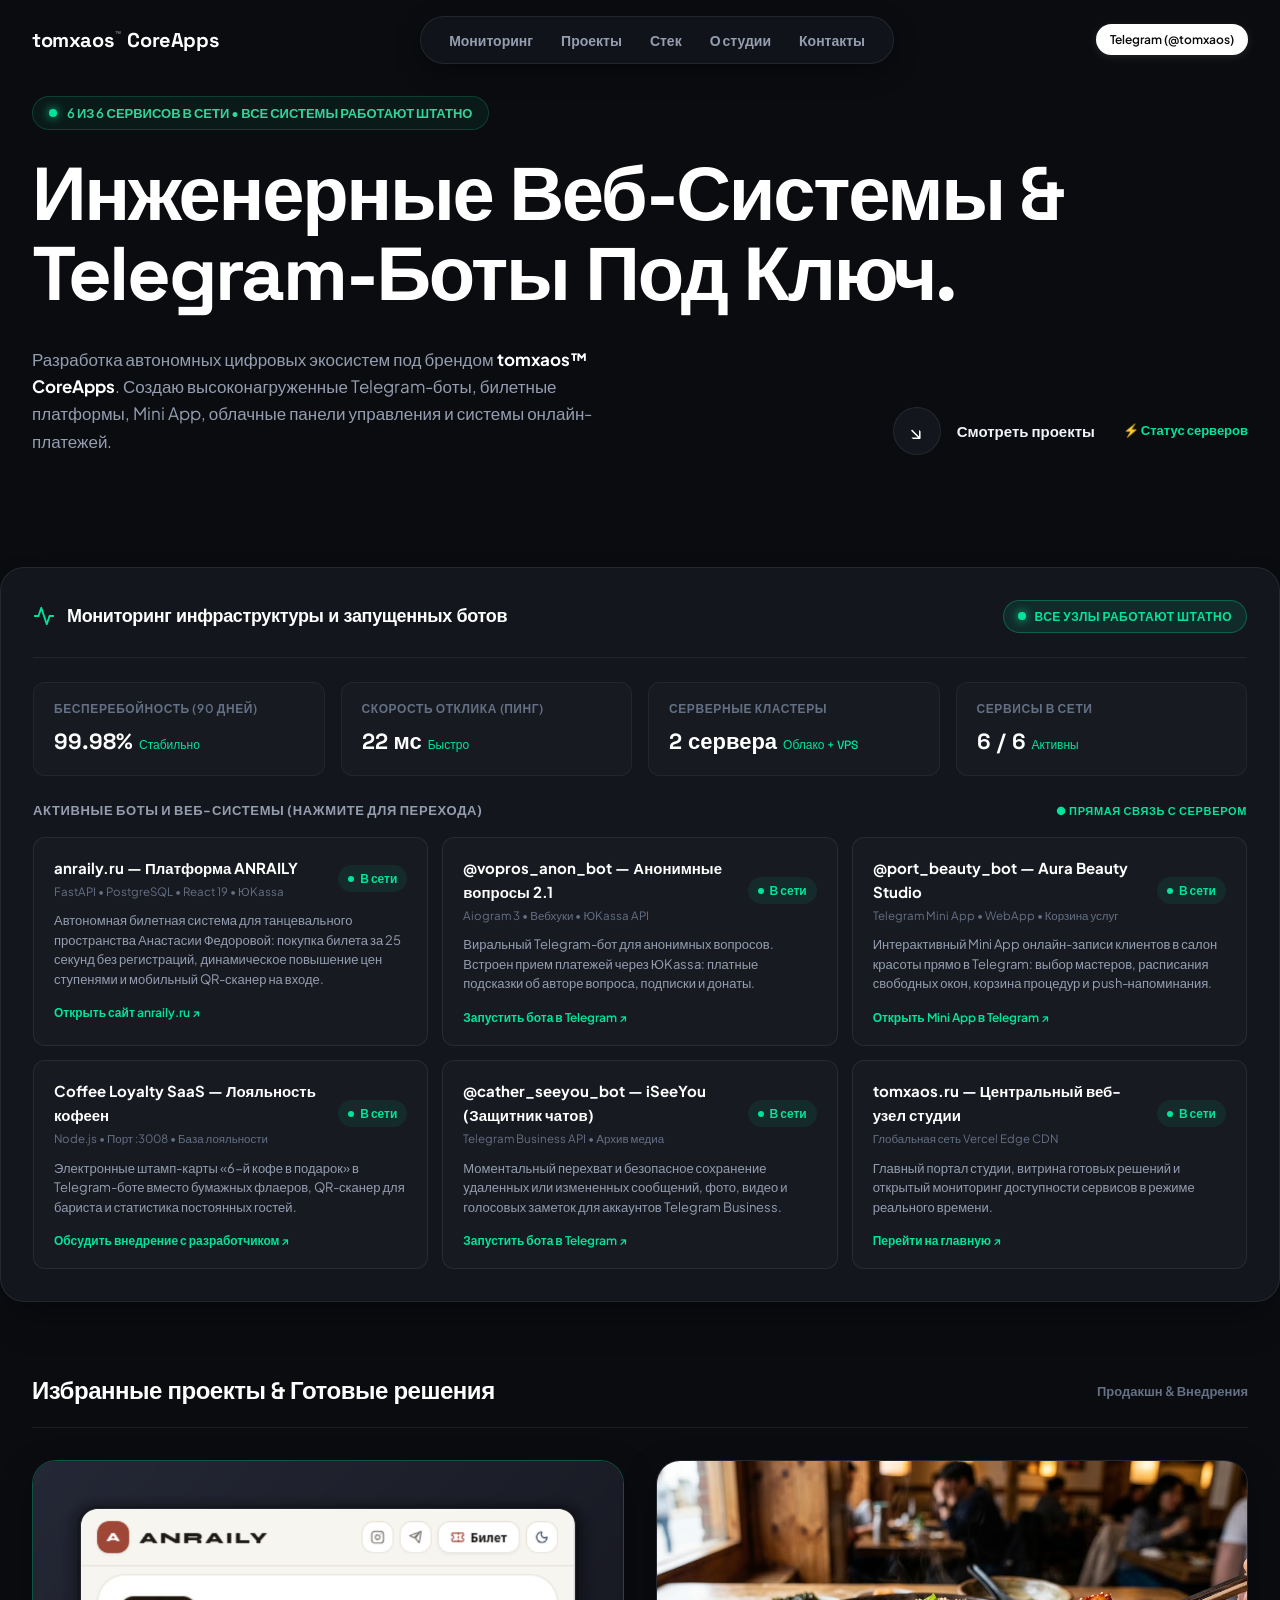
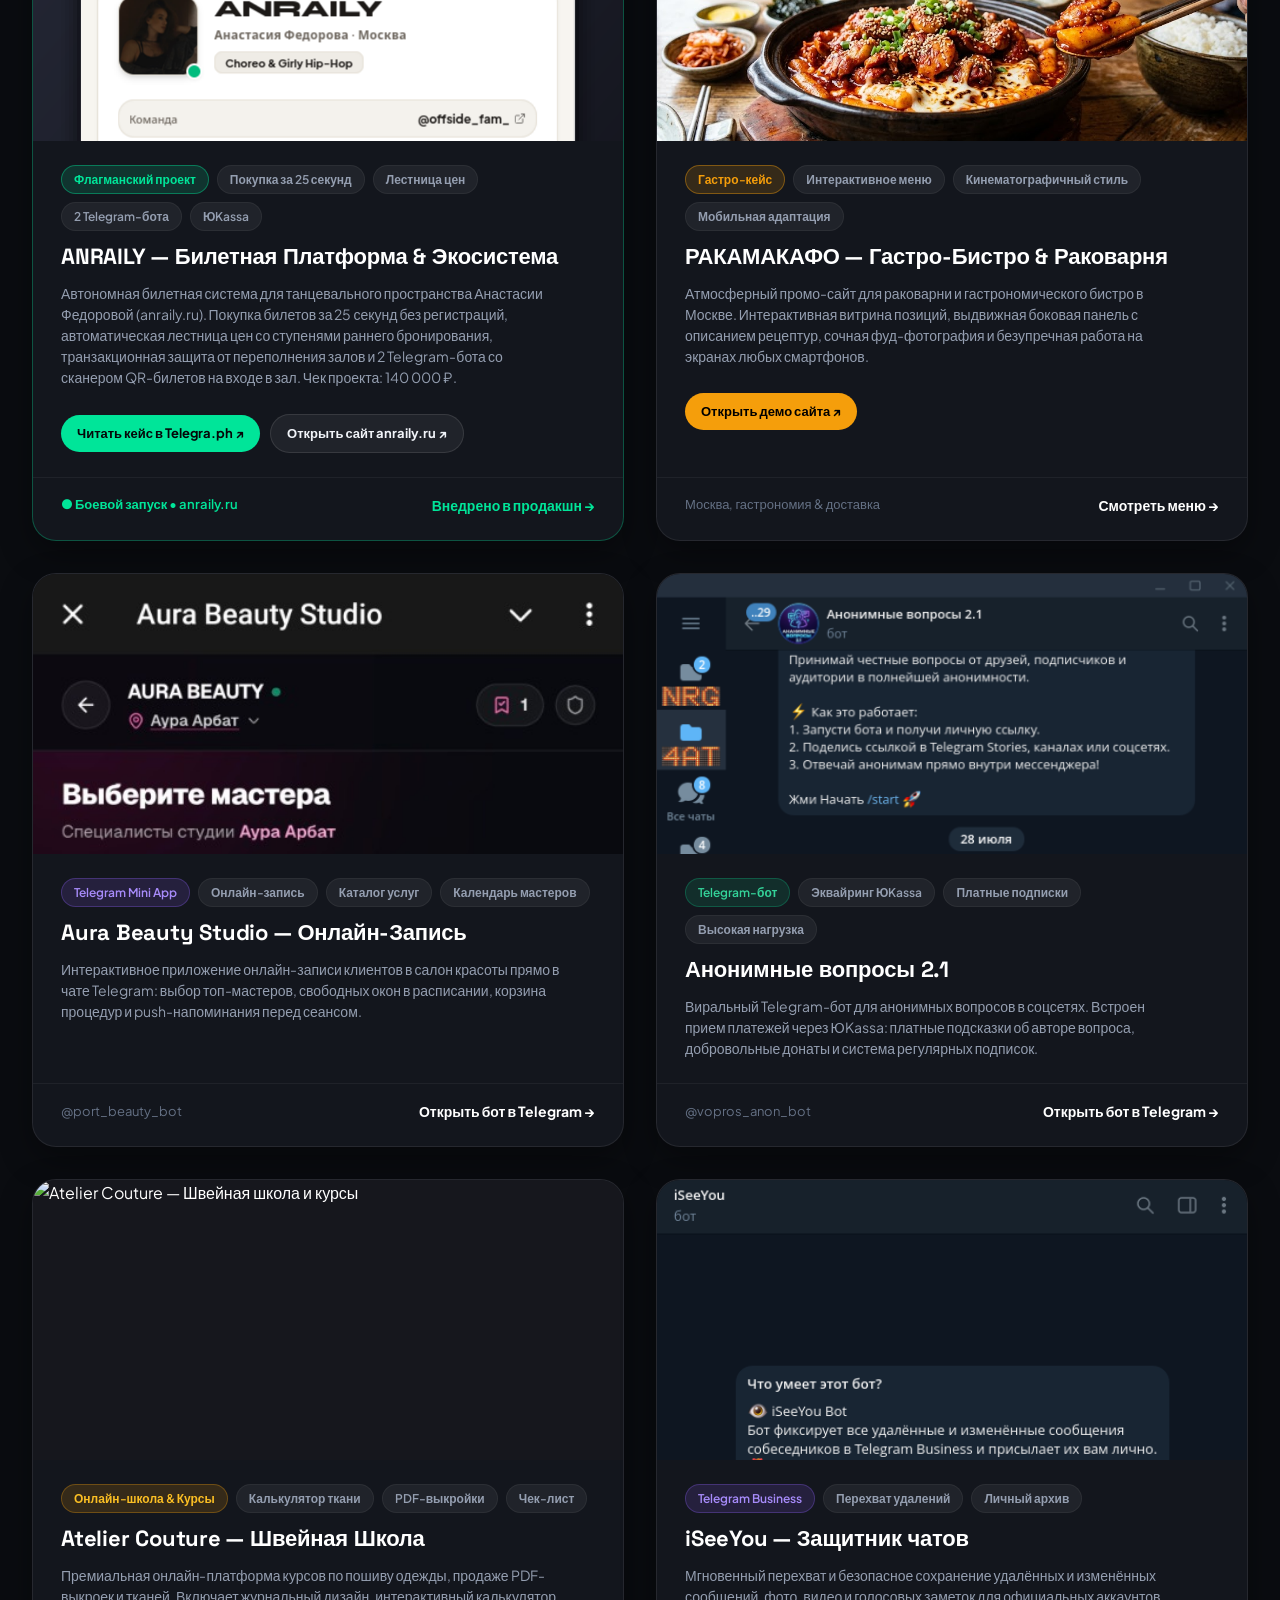
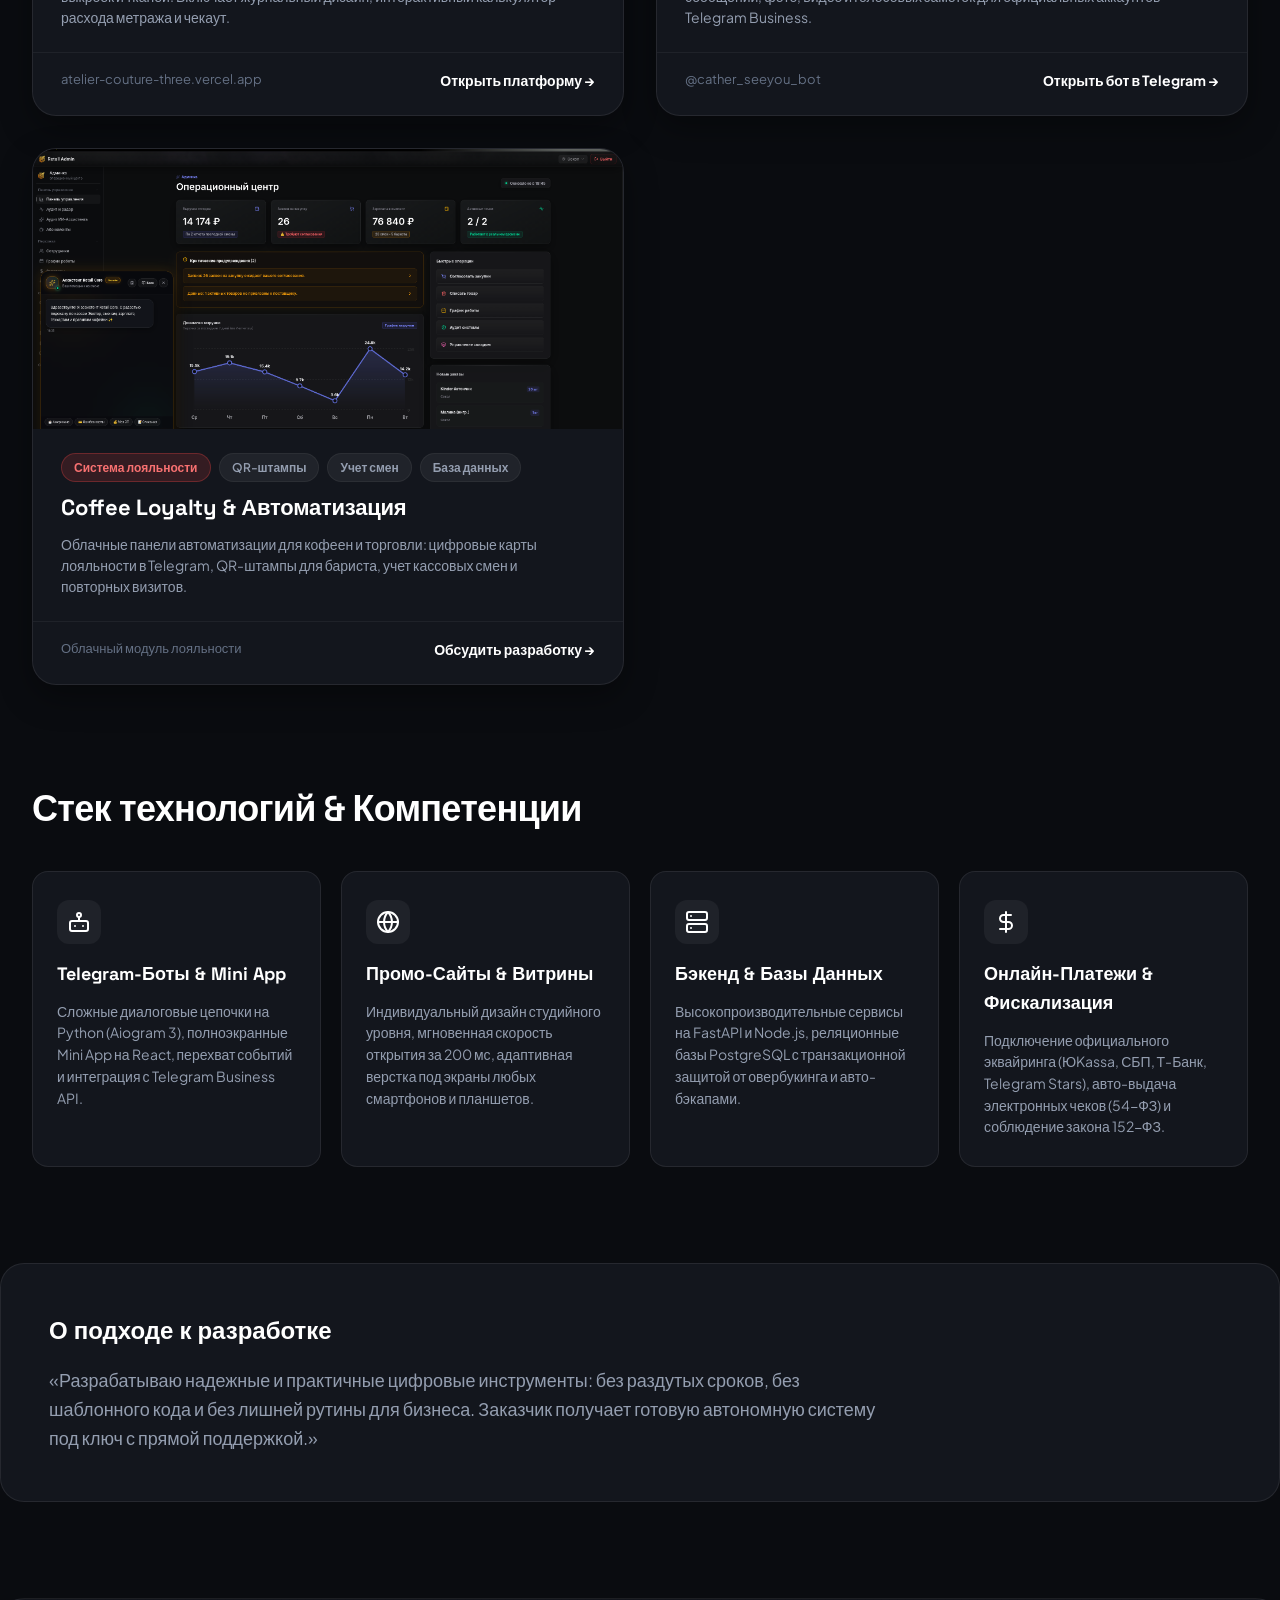
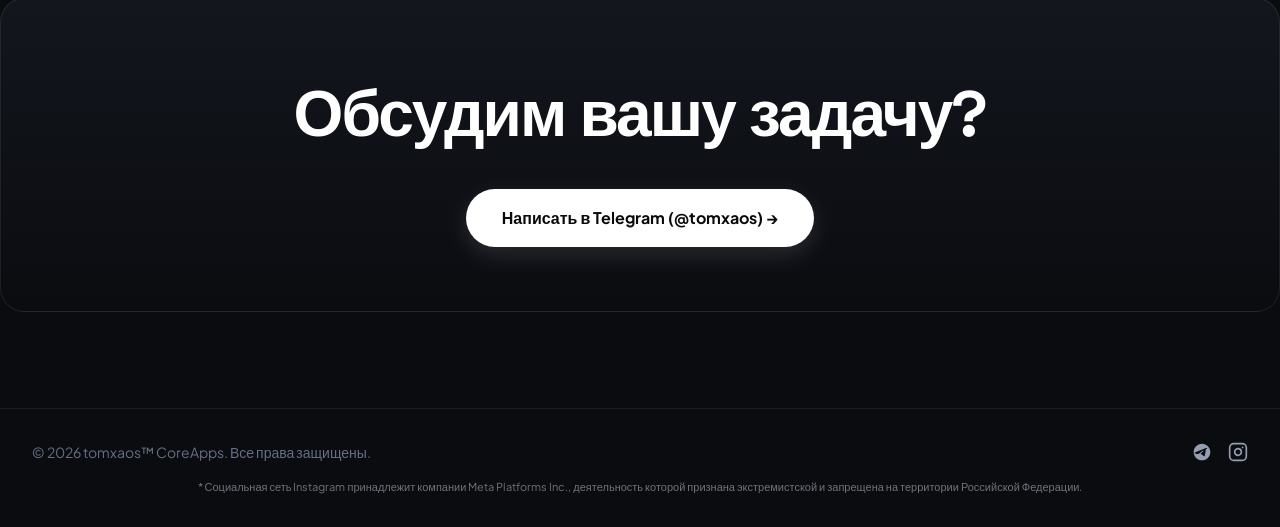
==== index.html @ e4955949 "fix(monitoring): remove @neiro_gener_bot and set active nodes to 6" ====
<!DOCTYPE html>
<html lang="ru">
<head>
  <meta charset="UTF-8">
  <meta name="viewport" content="width=device-width, initial-scale=1.0, maximum-scale=1.0, user-scalable=no">
  <title>tomxaos™ CoreApps — Telegram MiniApps, Боты & Веб-сервисы</title>
  <meta name="description" content="Разработка Telegram MiniApp, ботов любой сложности, интернет-магазинов, сайтов-визиток и систем автоматизации от tomxaos™ CoreApps.">
  
  <!-- Open Graph / Telegram Preview Meta Tags -->
  <meta property="og:type" content="website">
  <meta property="og:url" content="https://tomxaos.ru/">
  <meta property="og:title" content="tomxaos™ CoreApps — Разработка Telegram MiniApps & Ботов">
  <meta property="og:description" content="Разработка Telegram MiniApp, ботов любой сложности, интернет-магазинов, сайтов-визиток и систем автоматизации.">
  <meta property="og:image" content="https://tomxaos.ru/assets/retail-admin-saas.png">
  <meta name="twitter:card" content="summary_large_image">
  <link rel="stylesheet" href="styles.css?v=5">
</head>
<body>

  <!-- 1. STICKY HEADER WITH PILL NAV & BRAND TM -->
  <header class="site-header">
    <div class="container">
      <div class="header-inner">
        <a href="#" class="brand-logo">
          <span>tomxaos</span><span class="brand-tm">™</span><span> CoreApps</span>
        </a>

        <ul class="nav-pill">
          <li><a href="#monitoring">Мониторинг</a></li>
          <li><a href="#projects">Проекты</a></li>
          <li><a href="#expertise">Стек</a></li>
          <li><a href="#about">О студии</a></li>
          <li><a href="#contact">Контакты</a></li>
        </ul>

        <a href="https://t.me/tomxaos" target="_blank" rel="noopener noreferrer" class="btn-header">
          <span class="desktop-text">Telegram (@tomxaos)</span>
          <span class="mobile-text">@tomxaos</span>
        </a>
      </div>
    </div>
  </header>

  <!-- 2. HERO SECTION -->
  <section class="hero-section container">
    <div class="hero-status-bar">
      <span class="status-dot pulse-dot-green"></span>
      <span class="status-text">6 ИЗ 6 СЕРВИСОВ В СЕТИ • ВСЕ СИСТЕМЫ РАБОТАЮТ ШТАТНО</span>
    </div>

    <h1 class="hero-display">
      Инженерные Веб-Системы &amp;<br>
      Telegram-Боты Под Ключ.
    </h1>

    <div class="hero-grid">
      <p class="hero-desc">
        Разработка автономных цифровых экосистем под брендом <strong>tomxaos™ CoreApps</strong>. Создаю высоконагруженные Telegram-боты, билетные платформы, Mini App, облачные панели управления и системы онлайн-платежей.
      </p>

      <div class="hero-cta-group">
        <a href="#projects" class="btn-circle-arrow" aria-label="Смотреть проекты">↘</a>
        <span style="font-weight: 700; font-size: 15px;">Смотреть проекты</span>
        <a href="#monitoring" style="margin-left: 12px; font-size: 13px; color: var(--accent-emerald); text-decoration: none; font-weight: 700; display: inline-flex; align-items: center; gap: 6px;">
          <span>⚡ Статус серверов</span>
        </a>
      </div>
    </div>
  </section>

  <!-- 2.5 LIVE SYSTEM MONITORING & HEALTH RADAR -->
  <section id="monitoring" class="monitoring-section container">
    <div class="monitor-panel spotlight-card">
      <div class="monitor-top-bar">
        <div class="monitor-brand-title">
          <svg width="22" height="22" viewBox="0 0 24 24" fill="none" stroke="var(--accent-emerald)" stroke-width="2" stroke-linecap="round" stroke-linejoin="round">
            <path d="M22 12h-4l-3 9L9 3l-3 9H2"></path>
          </svg>
          <span>Мониторинг инфраструктуры и запущенных ботов</span>
        </div>
        <div class="live-pulse-badge">
          <span class="pulse-dot-green"></span>
          <span>Все узлы работают штатно</span>
        </div>
      </div>

      <!-- Telemetry Stats -->
      <div class="monitor-stats-grid">
        <div class="stat-box">
          <div class="stat-box-label">Бесперебойность (90 дней)</div>
          <div class="stat-box-value">99.98% <span class="stat-box-sub">Стабильно</span></div>
        </div>
        <div class="stat-box">
          <div class="stat-box-label">Скорость отклика (пинг)</div>
          <div class="stat-box-value" id="live-ping-val">22 мс <span class="stat-box-sub">Быстро</span></div>
        </div>
        <div class="stat-box">
          <div class="stat-box-label">Серверные кластеры</div>
          <div class="stat-box-value">2 сервера <span class="stat-box-sub">Облако + VPS</span></div>
        </div>
        <div class="stat-box">
          <div class="stat-box-label">Сервисы в сети</div>
          <div class="stat-box-value">6 / 6 <span class="stat-box-sub">Активны</span></div>
        </div>
      </div>

      <!-- Active Services Matrix -->
      <div class="services-matrix-title">
        <span>Активные боты и веб-системы (нажмите для перехода)</span>
        <span style="font-size: 11px; color: var(--accent-emerald); font-weight: 600;">● Прямая связь с сервером</span>
      </div>

      <div class="services-nodes-grid">
        
        <!-- NODE 1: ANRAILY PLATFORM -->
        <a href="https://anraily.ru" target="_blank" rel="noopener noreferrer" class="service-node">
          <div class="service-node-header">
            <div class="service-info-col">
              <div class="service-name">
                <span>anraily.ru — Платформа ANRAILY</span>
              </div>
              <div class="service-stack">FastAPI • PostgreSQL • React 19 • ЮKassa</div>
            </div>
            <div class="service-status-col">
              <span class="node-dot"></span>
              <span>В сети</span>
            </div>
          </div>
          <div class="service-desc">
            Автономная билетная система для танцевального пространства Анастасии Федоровой: покупка билета за 25 секунд без регистраций, динамическое повышение цен ступенями и мобильный QR-сканер на входе.
          </div>
          <div class="service-action-hint">
            <span>Открыть сайт anraily.ru ↗</span>
          </div>
        </a>

        <!-- NODE 2: ANON ASK BOT -->
        <a href="https://t.me/vopros_anon_bot" target="_blank" rel="noopener noreferrer" class="service-node">
          <div class="service-node-header">
            <div class="service-info-col">
              <div class="service-name">
                <span>@vopros_anon_bot — Анонимные вопросы 2.1</span>
              </div>
              <div class="service-stack">Aiogram 3 • Вебхуки • ЮKassa API</div>
            </div>
            <div class="service-status-col">
              <span class="node-dot"></span>
              <span>В сети</span>
            </div>
          </div>
          <div class="service-desc">
            Виральный Telegram-бот для анонимных вопросов. Встроен прием платежей через ЮKassa: платные подсказки об авторе вопроса, подписки и донаты.
          </div>
          <div class="service-action-hint">
            <span>Запустить бота в Telegram ↗</span>
          </div>
        </a>

        <!-- NODE 3: AURA BEAUTY BOT -->
        <a href="https://t.me/port_beauty_bot" target="_blank" rel="noopener noreferrer" class="service-node">
          <div class="service-node-header">
            <div class="service-info-col">
              <div class="service-name">
                <span>@port_beauty_bot — Aura Beauty Studio</span>
              </div>
              <div class="service-stack">Telegram Mini App • WebApp • Корзина услуг</div>
            </div>
            <div class="service-status-col">
              <span class="node-dot"></span>
              <span>В сети</span>
            </div>
          </div>
          <div class="service-desc">
            Интерактивный Mini App онлайн-записи клиентов в салон красоты прямо в Telegram: выбор мастеров, расписания свободных окон, корзина процедур и push-напоминания.
          </div>
          <div class="service-action-hint">
            <span>Открыть Mini App в Telegram ↗</span>
          </div>
        </a>

        <!-- NODE 4: COFFEE LOYALTY SAAS -->
        <a href="https://t.me/tomxaos" target="_blank" rel="noopener noreferrer" class="service-node">
          <div class="service-node-header">
            <div class="service-info-col">
              <div class="service-name">
                <span>Coffee Loyalty SaaS — Лояльность кофеен</span>
              </div>
              <div class="service-stack">Node.js • Порт :3008 • База лояльности</div>
            </div>
            <div class="service-status-col">
              <span class="node-dot"></span>
              <span>В сети</span>
            </div>
          </div>
          <div class="service-desc">
            Электронные штамп-карты «6-й кофе в подарок» в Telegram-боте вместо бумажных флаеров, QR-сканер для бариста и статистика постоянных гостей.
          </div>
          <div class="service-action-hint">
            <span>Обсудить внедрение с разработчиком ↗</span>
          </div>
        </a>

        <!-- NODE 5: iSEEYOU BOT -->
        <a href="https://t.me/cather_seeyou_bot" target="_blank" rel="noopener noreferrer" class="service-node">
          <div class="service-node-header">
            <div class="service-info-col">
              <div class="service-name">
                <span>@cather_seeyou_bot — iSeeYou (Защитник чатов)</span>
              </div>
              <div class="service-stack">Telegram Business API • Архив медиа</div>
            </div>
            <div class="service-status-col">
              <span class="node-dot"></span>
              <span>В сети</span>
            </div>
          </div>
          <div class="service-desc">
            Моментальный перехват и безопасное сохранение удаленных или измененных сообщений, фото, видео и голосовых заметок для аккаунтов Telegram Business.
          </div>
          <div class="service-action-hint">
            <span>Запустить бота в Telegram ↗</span>
          </div>
        </a>

        <!-- NODE 6: TOMXAOS.RU EDGE -->
        <a href="https://tomxaos.ru" target="_blank" rel="noopener noreferrer" class="service-node">
          <div class="service-node-header">
            <div class="service-info-col">
              <div class="service-name">
                <span>tomxaos.ru — Центральный веб-узел студии</span>
              </div>
              <div class="service-stack">Глобальная сеть Vercel Edge CDN</div>
            </div>
            <div class="service-status-col">
              <span class="node-dot"></span>
              <span>В сети</span>
            </div>
          </div>
          <div class="service-desc">
            Главный портал студии, витрина готовых решений и открытый мониторинг доступности сервисов в режиме реального времени.
          </div>
          <div class="service-action-hint">
            <span>Перейти на главную ↗</span>
          </div>
        </a>

      </div>
    </div>
  </section>

  <!-- 3. PROJECTS 2x2 VIVID CARDS GRID -->
  <section id="projects" class="projects-section container">
    <div class="section-header-block">
      <div class="section-title-label">Избранные проекты &amp; Готовые решения</div>
      <div class="section-badge">Продакшн &amp; Внедрения</div>
    </div>

    <div class="projects-vivid-grid">

      <!-- CARD 1: FLAGSHIP ANRAILY EVENT PLATFORM & TELEGRAM ECOSYSTEM -->
      <div class="vivid-card card-emerald spotlight-card" style="border-color: rgba(0, 229, 153, 0.3);">
        <div class="real-image-container">
          <img src="assets/anraily-showcase.png" alt="ANRAILY Platform — Танцевальное пространство Анастасии Федоровой" class="real-img-preview">
        </div>
        <div class="vivid-card-body">
          <div class="tags-row">
            <span class="tag-badge tag-badge-highlight" style="background: rgba(0, 229, 153, 0.15); color: var(--accent-emerald); border-color: rgba(0, 229, 153, 0.4);">Флагманский проект</span>
            <span class="tag-badge">Покупка за 25 секунд</span>
            <span class="tag-badge">Лестница цен</span>
            <span class="tag-badge">2 Telegram-бота</span>
            <span class="tag-badge">ЮKassa</span>
          </div>
          <div class="vivid-card-title">ANRAILY — Билетная Платформа &amp; Экосистема</div>
          <div class="vivid-card-sub">Автономная билетная система для танцевального пространства Анастасии Федоровой (anraily.ru). Покупка билетов за 25 секунд без регистраций, автоматическая лестница цен со ступенями раннего бронирования, транзакционная защита от переполнения залов и 2 Telegram-бота со сканером QR-билетов на входе в зал. Чек проекта: 140 000 ₽.</div>
          
          <div class="card-actions-row">
            <a href="https://telegra.ph/Kak-my-izbavili-tancevalnuyu-studiyu-ot-ada-v-direkte-i-sdelali-pokupku-biletov-za-25-sekund-Kejs-ANRAILY-09-21" target="_blank" rel="noopener noreferrer" class="btn-card-action btn-card-primary">
              <span>Читать кейс в Telegra.ph ↗</span>
            </a>
            <a href="https://anraily.ru" target="_blank" rel="noopener noreferrer" class="btn-card-action btn-card-secondary">
              <span>Открыть сайт anraily.ru ↗</span>
            </a>
          </div>
        </div>
        <div class="vivid-card-footer">
          <span style="font-size: 13px; color: var(--accent-emerald); font-weight: 600;">● Боевой запуск • anraily.ru</span>
          <div class="card-arrow-action" style="color: var(--accent-emerald);">Внедрено в продакшн →</div>
        </div>
      </div>

      <!-- CARD 2: RAKAMAKAFO CRAYFISH & GASTRO BISTRO MOSCOW -->
      <div class="vivid-card card-orange spotlight-card">
        <div class="real-image-container">
          <img src="assets/rakamakafo-preview.jpg" alt="РАКАМАКАФО — Гастро-бистро и раковарня Москва" class="real-img-preview">
        </div>
        <div class="vivid-card-body">
          <div class="tags-row">
            <span class="tag-badge tag-badge-highlight" style="background: rgba(245, 158, 11, 0.15); color: var(--accent-orange); border-color: rgba(245, 158, 11, 0.4);">Гастро-кейс</span>
            <span class="tag-badge">Интерактивное меню</span>
            <span class="tag-badge">Кинематографичный стиль</span>
            <span class="tag-badge">Мобильная адаптация</span>
          </div>
          <div class="vivid-card-title">РАКАМАКАФО — Гастро-Бистро &amp; Раковарня</div>
          <div class="vivid-card-sub">Атмосферный промо-сайт для раковарни и гастрономического бистро в Москве. Интерактивная витрина позиций, выдвижная боковая панель с описанием рецептур, сочная фуд-фотография и безупречная работа на экранах любых смартфонов.</div>
          
          <div class="card-actions-row">
            <a href="/rakamakafo/index.html" target="_blank" rel="noopener noreferrer" class="btn-card-action btn-card-primary" style="background: var(--accent-orange); color: #000;">
              <span>Открыть демо сайта ↗</span>
            </a>
          </div>
        </div>
        <div class="vivid-card-footer">
          <span style="font-size: 13px; color: var(--text-dim);">Москва, гастрономия &amp; доставка</span>
          <div class="card-arrow-action">Смотреть меню →</div>
        </div>
      </div>

      <!-- CARD 3: REAL AURA BEAUTY STUDIO TELEGRAM MINIAPP (@port_beauty_bot) -->
      <a href="https://t.me/port_beauty_bot" target="_blank" rel="noopener noreferrer" class="vivid-card card-purple spotlight-card">
        <div class="real-image-container">
          <img src="assets/aura-beauty-miniapp-1.jpg" alt="Aura Beauty Studio Telegram Mini App" class="real-img-preview">
        </div>
        <div class="vivid-card-body">
          <div class="tags-row">
            <span class="tag-badge tag-badge-highlight">Telegram Mini App</span>
            <span class="tag-badge">Онлайн-запись</span>
            <span class="tag-badge">Каталог услуг</span>
            <span class="tag-badge">Календарь мастеров</span>
          </div>
          <div class="vivid-card-title">Aura Beauty Studio — Онлайн-Запись</div>
          <div class="vivid-card-sub">Интерактивное приложение онлайн-записи клиентов в салон красоты прямо в чате Telegram: выбор топ-мастеров, свободных окон в расписании, корзина процедур и push-напоминания перед сеансом.</div>
        </div>
        <div class="vivid-card-footer">
          <span style="font-size: 13px; color: var(--text-dim);">@port_beauty_bot</span>
          <div class="card-arrow-action">Открыть бот в Telegram →</div>
        </div>
      </a>

      <!-- CARD 4: REAL ANONASK BOT 2.1 YUKASSA (@vopros_anon_bot) -->
      <a href="https://t.me/vopros_anon_bot" target="_blank" rel="noopener noreferrer" class="vivid-card card-green spotlight-card">
        <div class="real-image-container">
          <img src="assets/anon-ask-bot.png" alt="AnonAsk Bot 2.1 Telegram Bot" class="real-img-preview">
        </div>
        <div class="vivid-card-body">
          <div class="tags-row">
            <span class="tag-badge tag-badge-highlight">Telegram-бот</span>
            <span class="tag-badge">Эквайринг ЮKassa</span>
            <span class="tag-badge">Платные подписки</span>
            <span class="tag-badge">Высокая нагрузка</span>
          </div>
          <div class="vivid-card-title">Анонимные вопросы 2.1</div>
          <div class="vivid-card-sub">Виральный Telegram-бот для анонимных вопросов в соцсетях. Встроен прием платежей через ЮKassa: платные подсказки об авторе вопроса, добровольные донаты и система регулярных подписок.</div>
        </div>
        <div class="vivid-card-footer">
          <span style="font-size: 13px; color: var(--text-dim);">@vopros_anon_bot</span>
          <div class="card-arrow-action">Открыть бот в Telegram →</div>
        </div>
      </a>

      <!-- CARD 5: ATELIER COUTURE SEWING SCHOOL & E-COMMERCE -->
      <a href="https://atelier-couture-three.vercel.app" target="_blank" rel="noopener noreferrer" class="vivid-card card-orange spotlight-card">
        <div class="real-image-container">
          <img src="https://images.unsplash.com/photo-1595777457583-95e059d581b8?auto=format&fit=crop&w=1000&q=80" alt="Atelier Couture — Швейная школа и курсы" class="real-img-preview">
        </div>
        <div class="vivid-card-body">
          <div class="tags-row">
            <span class="tag-badge tag-badge-highlight">Онлайн-школа &amp; Курсы</span>
            <span class="tag-badge">Калькулятор ткани</span>
            <span class="tag-badge">PDF-выкройки</span>
            <span class="tag-badge">Чек-лист</span>
          </div>
          <div class="vivid-card-title">Atelier Couture — Швейная Школа</div>
          <div class="vivid-card-sub">Премиальная онлайн-платформа курсов по пошиву одежды, продаже PDF-выкроек и тканей. Включает журнальный дизайн, интерактивный калькулятор расхода метража и чекаут.</div>
        </div>
        <div class="vivid-card-footer">
          <span style="font-size: 13px; color: var(--text-dim);">atelier-couture-three.vercel.app</span>
          <div class="card-arrow-action">Открыть платформу →</div>
        </div>
      </a>

      <!-- CARD 6: iSEEYOU TELEGRAM BUSINESS BOT (@cather_seeyou_bot) -->
      <a href="https://t.me/cather_seeyou_bot" target="_blank" rel="noopener noreferrer" class="vivid-card card-purple spotlight-card">
        <div class="real-image-container">
          <img src="assets/iseeyou-bot.png" alt="iSeeYou Telegram Business Bot" class="real-img-preview">
        </div>
        <div class="vivid-card-body">
          <div class="tags-row">
            <span class="tag-badge tag-badge-highlight">Telegram Business</span>
            <span class="tag-badge">Перехват удалений</span>
            <span class="tag-badge">Личный архив</span>
          </div>
          <div class="vivid-card-title">iSeeYou — Защитник чатов</div>
          <div class="vivid-card-sub">Мгновенный перехват и безопасное сохранение удалённых и изменённых сообщений, фото, видео и голосовых заметок для официальных аккаунтов Telegram Business.</div>
        </div>
        <div class="vivid-card-footer">
          <span style="font-size: 13px; color: var(--text-dim);">@cather_seeyou_bot</span>
          <div class="card-arrow-action">Открыть бот в Telegram →</div>
        </div>
      </a>

      <!-- CARD 7: COFFEE LOYALTY SAAS & RETAIL CORE -->
      <a href="https://t.me/tomxaos" target="_blank" rel="noopener noreferrer" class="vivid-card card-red spotlight-card">
        <div class="real-image-container">
          <img src="assets/retail-admin-saas.png" alt="Система лояльности кофеен и автоматизация торговли" class="real-img-preview">
        </div>
        <div class="vivid-card-body">
          <div class="tags-row">
            <span class="tag-badge tag-badge-highlight">Система лояльности</span>
            <span class="tag-badge">QR-штампы</span>
            <span class="tag-badge">Учет смен</span>
            <span class="tag-badge">База данных</span>
          </div>
          <div class="vivid-card-title">Coffee Loyalty &amp; Автоматизация</div>
          <div class="vivid-card-sub">Облачные панели автоматизации для кофеен и торговли: цифровые карты лояльности в Telegram, QR-штампы для бариста, учет кассовых смен и повторных визитов.</div>
        </div>
        <div class="vivid-card-footer">
          <span style="font-size: 13px; color: var(--text-dim);">Облачный модуль лояльности</span>
          <div class="card-arrow-action">Обсудить разработку →</div>
        </div>
      </a>

    </div>
  </section>

  <!-- 4. EXPERTISE SECTION -->
  <section id="expertise" class="expertise-section container">
    <div class="expertise-layout">
      <h2 class="expertise-h2">Стек технологий &amp; Компетенции</h2>

      <div class="expertise-grid">
        <div class="expertise-card-item">
          <div class="expertise-icon-box">
            <svg width="24" height="24" viewBox="0 0 24 24" fill="none" stroke="currentColor" stroke-width="2" stroke-linecap="round" stroke-linejoin="round">
              <rect x="3" y="11" width="18" height="10" rx="2"></rect>
              <circle cx="12" cy="5" r="2"></circle>
              <path d="M12 7v4"></path>
              <line x1="8" y1="16" x2="8" y2="16"></line>
              <line x1="16" y1="16" x2="16" y2="16"></line>
            </svg>
          </div>
          <h3 class="expertise-col-h3">Telegram-Боты &amp; Mini App</h3>
          <p class="expertise-col-desc">Сложные диалоговые цепочки на Python (Aiogram 3), полноэкранные Mini App на React, перехват событий и интеграция с Telegram Business API.</p>
        </div>

        <div class="expertise-card-item">
          <div class="expertise-icon-box">
            <svg width="24" height="24" viewBox="0 0 24 24" fill="none" stroke="currentColor" stroke-width="2" stroke-linecap="round" stroke-linejoin="round">
              <circle cx="12" cy="12" r="10"></circle>
              <line x1="2" y1="12" x2="22" y2="12"></line>
              <path d="M12 2a15.3 15.3 0 0 1 4 10 15.3 15.3 0 0 1-4 10 15.3 15.3 0 0 1-4-10 15.3 15.3 0 0 1 4-10z"></path>
            </svg>
          </div>
          <h3 class="expertise-col-h3">Промо-Сайты &amp; Витрины</h3>
          <p class="expertise-col-desc">Индивидуальный дизайн студийного уровня, мгновенная скорость открытия за 200 мс, адаптивная верстка под экраны любых смартфонов и планшетов.</p>
        </div>

        <div class="expertise-card-item">
          <div class="expertise-icon-box">
            <svg width="24" height="24" viewBox="0 0 24 24" fill="none" stroke="currentColor" stroke-width="2" stroke-linecap="round" stroke-linejoin="round">
              <rect x="2" y="2" width="20" height="8" rx="2" ry="2"></rect>
              <rect x="2" y="14" width="20" height="8" rx="2" ry="2"></rect>
              <line x1="6" y1="6" x2="6.01" y2="6"></line>
              <line x1="6" y1="18" x2="6.01" y2="18"></line>
            </svg>
          </div>
          <h3 class="expertise-col-h3">Бэкенд &amp; Базы Данных</h3>
          <p class="expertise-col-desc">Высокопроизводительные сервисы на FastAPI и Node.js, реляционные базы PostgreSQL с транзакционной защитой от овербукинга и авто-бэкапами.</p>
        </div>

        <div class="expertise-card-item">
          <div class="expertise-icon-box">
            <svg width="24" height="24" viewBox="0 0 24 24" fill="none" stroke="currentColor" stroke-width="2" stroke-linecap="round" stroke-linejoin="round">
              <path d="M12 2v20M17 5H9.5a3.5 3.5 0 0 0 0 7h5a3.5 3.5 0 0 1 0 7H6"></path>
            </svg>
          </div>
          <h3 class="expertise-col-h3">Онлайн-Платежи &amp; Фискализация</h3>
          <p class="expertise-col-desc">Подключение официального эквайринга (ЮKassa, СБП, Т-Банк, Telegram Stars), авто-выдача электронных чеков (54-ФЗ) и соблюдение закона 152-ФЗ.</p>
        </div>
      </div>
    </div>
  </section>

  <!-- 5. ABOUT ME SECTION -->
  <section id="about" class="testimonials-section container">
    <h2 class="testimonials-h2">О подходе к разработке</h2>
    <p class="quote-text">
      «Разрабатываю надежные и практичные цифровые инструменты: без раздутых сроков, без шаблонного кода и без лишней рутины для бизнеса. Заказчик получает готовую автономную систему под ключ с прямой поддержкой.»
    </p>
  </section>

  <!-- 6. CTA SECTION -->
  <section id="contact" class="cta-section container">
    <h2 class="cta-display">Обсудим вашу задачу?</h2>
    <a href="https://t.me/tomxaos" target="_blank" rel="noopener noreferrer" class="btn-cta">
      <span class="cta-desktop-text">Написать в Telegram (@tomxaos) →</span>
      <span class="cta-mobile-text">Написать в Telegram →</span>
    </a>
  </section>

  <!-- 7. FOOTER WITH CLICKABLE SVG ICONS -->
  <footer class="site-footer">
    <div class="container">
      <div class="footer-inner">
        <div>© 2026 tomxaos™ CoreApps. Все права защищены.</div>
        <div class="footer-icons-group">
          <!-- Telegram Icon -->
          <a href="https://t.me/tomxaos" target="_blank" rel="noopener noreferrer" class="footer-icon-link" aria-label="Telegram">
            <svg width="20" height="20" viewBox="0 0 24 24" fill="currentColor">
              <path d="M12 2C6.48 2 2 6.48 2 12s4.48 10 10 10 10-4.48 10-10S17.52 2 12 2zm4.64 6.8c-.15 1.58-.8 5.42-1.13 7.19-.14.75-.42 1-.68 1.03-.58.05-1.02-.38-1.58-.75-.88-.58-1.38-.94-2.23-1.5-.99-.65-.35-1.01.22-1.59.15-.15 2.71-2.48 2.76-2.69.01-.03.01-.14-.07-.2-.08-.06-.19-.04-.27-.02-.12.02-1.96 1.25-5.54 3.69-.52.36-1 .54-1.43.53-.47-.01-1.38-.27-2.05-.49-.83-.27-1.49-.42-1.43-.88.03-.24.37-.49 1.02-.74 3.98-1.73 6.64-2.87 7.97-3.43 3.8-1.58 4.59-1.86 5.1-1.87.11 0 .36.03.52.17.13.12.17.28.19.45-.01.07.01.24 0 .39z"/>
            </svg>
          </a>
          <!-- Instagram Icon -->
          <a href="https://instagram.com/danya.bolotin" target="_blank" rel="noopener noreferrer" class="footer-icon-link" aria-label="Instagram*" title="Instagram*">
            <svg width="20" height="20" viewBox="0 0 24 24" fill="none" stroke="currentColor" stroke-width="2" stroke-linecap="round" stroke-linejoin="round">
              <rect x="2" y="2" width="20" height="20" rx="5" ry="5"></rect>
              <path d="M16 11.37A4 4 0 1 1 12.63 8 4 4 0 0 1 16 11.37z"></path>
              <line x1="17.5" y1="6.5" x2="17.51" y2="6.5"></line>
            </svg>
          </a>
        </div>
      </div>
      <div style="margin-top: 16px; font-size: 11px; color: #71717a; line-height: 1.5; text-align: center;">
        * Социальная сеть Instagram принадлежит компании Meta Platforms Inc., деятельность которой признана экстремистской и запрещена на территории Российской Федерации.
      </div>
    </div>
  </footer>

  <script src="app.js"></script>
</body>
</html>
---- styles.css ----
/* =========================================================
   tomxaos™ CoreApps — Personal Portfolio & Case Showcase
   Human-First UI/UX System
   ========================================================= */

@import url('https://fonts.googleapis.com/css2?family=Plus+Jakarta+Sans:ital,wght@0,400;0,500;0,600;0,700;1,400&family=Space+Grotesk:wght@500;600;700;800&display=swap');

:root {
  /* Color Tokens - Industrial Monolith Base */
  --bg-main: #0a0c10;
  --bg-surface: #13161d;
  --bg-surface-hover: #1b1f28;
  --bg-pill: rgba(19, 22, 29, 0.85);
  
  --text-white: #ffffff;
  --text-primary: #f1f4f9;
  --text-muted: #949eb0;
  --text-dim: #647084;
  
  /* Curated Accent Accents */
  --accent-emerald: #00e599;
  --accent-purple: #8b5cf6;
  --accent-green: #00e599;
  --accent-red: #ef4444;
  --accent-orange: #f59e0b;
  --accent-blue: #3b82f6;
  
  --border-color: rgba(255, 255, 255, 0.08);
  --border-color-hover: rgba(0, 229, 153, 0.25);
  
  --font-heading: 'Space Grotesk', -apple-system, sans-serif;
  --font-body: 'Plus Jakarta Sans', -apple-system, sans-serif;
  
  --radius-pill: 999px;
  --radius-xl: 24px;
  --radius-lg: 16px;
  --radius-md: 12px;
  --radius-sm: 8px;
}

* {
  margin: 0;
  padding: 0;
  box-sizing: border-box;
}

html {
  scroll-behavior: smooth;
  background-color: var(--bg-main);
  color: var(--text-primary);
  font-family: var(--font-body);
  -webkit-font-smoothing: antialiased;
  width: 100%;
}

body {
  min-height: 100vh;
  line-height: 1.6;
  overflow-x: hidden;
  width: 100%;
}

/* Accessibility: Focus Indicators */
:focus-visible {
  outline: 2px solid var(--accent-purple);
  outline-offset: 4px;
}

.container {
  width: 100%;
  max-width: 1280px;
  margin: 0 auto;
  padding: 0 32px;
}

/* =========================================================
   SCROLL ANIMATIONS (INTERSECTION OBSERVER)
   ========================================================= */
.animate-on-scroll {
  opacity: 0;
  transform: translateY(24px);
  transition: opacity 0.4s cubic-bezier(0.16, 1, 0.3, 1), transform 0.4s cubic-bezier(0.16, 1, 0.3, 1);
  will-change: opacity, transform;
}

.animate-on-scroll.is-visible {
  opacity: 1;
  transform: translateY(0);
}

@media (prefers-reduced-motion: reduce) {
  .animate-on-scroll {
    opacity: 1;
    transform: none;
    transition: none;
  }
}

/* =========================================================
   1. HEADER
   ========================================================= */
.site-header {
  position: sticky;
  top: 16px;
  z-index: 100;
  margin-bottom: 48px;
}

.header-inner {
  display: flex;
  align-items: center;
  justify-content: space-between;
  gap: 16px;
}

.brand-logo {
  font-family: var(--font-heading);
  font-size: 20px;
  font-weight: 800;
  letter-spacing: -0.02em;
  color: var(--text-white);
  text-decoration: none;
  white-space: nowrap;
  transition: opacity 0.2s ease;
}

.brand-logo:hover {
  opacity: 0.85;
}

.brand-tm {
  font-size: 11px;
  vertical-align: super;
  font-weight: 600;
  opacity: 0.6;
  margin: 0 2px;
}

.nav-pill {
  display: flex;
  align-items: center;
  gap: 28px;
  background: var(--bg-pill);
  backdrop-filter: blur(16px);
  -webkit-backdrop-filter: blur(16px);
  border: 1px solid var(--border-color);
  padding: 10px 28px;
  border-radius: var(--radius-pill);
  list-style: none;
  box-shadow: 0 8px 24px rgba(0, 0, 0, 0.4);
}

.nav-pill a {
  text-decoration: none;
  color: var(--text-muted);
  font-size: 14px;
  font-weight: 600;
  transition: color 0.2s ease;
  display: inline-block;
}

.nav-pill a:hover {
  color: var(--text-white);
}

.btn-header {
  display: inline-flex;
  align-items: center;
  gap: 6px;
  padding: 6px 14px;
  border-radius: var(--radius-pill);
  background: var(--text-white);
  color: #090a0c;
  font-size: 12px;
  font-weight: 600;
  text-decoration: none;
  transition: transform 0.2s ease, background-color 0.2s ease;
  box-shadow: 0 2px 10px rgba(255, 255, 255, 0.1);
}

@media (hover: hover) {
  .btn-header:hover {
    transform: translateY(-2px);
    background-color: #e4e4e7;
  }
}

/* =========================================================
   2. HERO SECTION
   ========================================================= */
.hero-section {
  display: flex;
  flex-direction: column;
  gap: 24px;
  margin-bottom: 72px;
}

.hero-status-bar {
  display: inline-flex;
  align-items: center;
  gap: 10px;
  padding: 6px 16px;
  background: rgba(16, 185, 129, 0.08);
  border: 1px solid rgba(16, 185, 129, 0.25);
  border-radius: var(--radius-pill);
  width: fit-content;
}

.status-dot {
  width: 8px;
  height: 8px;
  background-color: var(--accent-green);
  border-radius: 50%;
  display: inline-block;
  box-shadow: 0 0 8px rgba(16, 185, 129, 0.6);
}

.status-text {
  font-size: 13px;
  font-weight: 600;
  color: #34d399;
}

.hero-display {
  font-family: var(--font-heading);
  font-size: clamp(42px, 6.5vw, 76px);
  font-weight: 900;
  line-height: 1.05;
  letter-spacing: -0.03em;
  color: var(--text-white);
}

.hero-grid {
  display: grid;
  grid-template-columns: 1fr 1fr;
  gap: 40px;
  align-items: end;
  margin-top: 8px;
}

.hero-desc {
  font-size: 17px;
  color: var(--text-muted);
  max-width: 58ch;
  line-height: 1.6;
}

.hero-desc strong {
  color: var(--text-white);
}

.hero-cta-group {
  display: flex;
  align-items: center;
  gap: 16px;
  justify-content: flex-end;
}

.btn-circle-arrow {
  width: 48px;
  height: 48px;
  border-radius: 50%;
  background: var(--bg-surface);
  border: 1px solid var(--border-color);
  color: var(--text-white);
  display: flex;
  align-items: center;
  justify-content: center;
  font-size: 20px;
  text-decoration: none;
  transition: transform 0.2s cubic-bezier(0.16, 1, 0.3, 1), border-color 0.2s ease;
}

@media (hover: hover) {
  .btn-circle-arrow:hover {
    transform: translateY(-2px);
    border-color: var(--border-color-hover);
  }
}

/* =========================================================
   3. PROJECTS GRID (VIVID CASE CARDS)
   ========================================================= */
.projects-section {
  margin-bottom: 96px;
}

.section-header-block {
  display: flex;
  align-items: center;
  justify-content: space-between;
  margin-bottom: 32px;
  padding-bottom: 16px;
  border-bottom: 1px solid var(--border-color);
}

.section-title-label {
  font-family: var(--font-heading);
  font-size: 24px;
  font-weight: 800;
  letter-spacing: -0.02em;
  color: var(--text-white);
}

.section-badge {
  font-size: 13px;
  font-weight: 600;
  color: var(--text-dim);
}

.projects-vivid-grid {
  display: grid;
  grid-template-columns: repeat(2, 1fr);
  gap: 32px;
}

.vivid-card {
  position: relative;
  display: flex;
  flex-direction: column;
  background: var(--bg-surface);
  border: 1px solid var(--border-color);
  border-radius: var(--radius-xl);
  overflow: hidden;
  text-decoration: none;
  color: var(--text-white);
  transition: transform 0.3s cubic-bezier(0.16, 1, 0.3, 1), border-color 0.3s ease, box-shadow 0.3s ease;
  box-shadow: 0 12px 32px rgba(0, 0, 0, 0.35);
}

@media (hover: hover) {
  .vivid-card:hover {
    transform: translateY(-2px);
    border-color: var(--border-color-hover);
    box-shadow: 0 16px 40px rgba(0, 0, 0, 0.45);
  }
}

.real-image-container {
  width: 100%;
  height: 280px;
  overflow: hidden;
  position: relative;
  background-color: #16171d;
}

.real-img-preview {
  width: 100%;
  height: 100%;
  object-fit: cover;
  object-position: top center;
  transition: transform 0.4s cubic-bezier(0.16, 1, 0.3, 1);
}

@media (hover: hover) {
  .vivid-card:hover .real-img-preview {
    transform: scale(1.03);
  }
}

.vivid-card-body {
  padding: 24px 28px;
  display: flex;
  flex-direction: column;
  gap: 12px;
  flex-grow: 1;
}

.tags-row {
  display: flex;
  flex-wrap: wrap;
  gap: 8px;
}

.tag-badge {
  font-size: 12px;
  font-weight: 600;
  padding: 4px 12px;
  border-radius: var(--radius-pill);
  background: rgba(255, 255, 255, 0.06);
  color: var(--text-muted);
  border: 1px solid rgba(255, 255, 255, 0.05);
}

/* Accent Badges per Card */
.card-purple .tag-badge-highlight {
  background: rgba(139, 92, 246, 0.15);
  color: #a78bfa;
  border-color: rgba(139, 92, 246, 0.3);
}

.card-green .tag-badge-highlight {
  background: rgba(16, 185, 129, 0.15);
  color: #34d399;
  border-color: rgba(16, 185, 129, 0.3);
}

.card-red .tag-badge-highlight {
  background: rgba(239, 68, 68, 0.15);
  color: #f87171;
  border-color: rgba(239, 68, 68, 0.3);
}

.card-orange .tag-badge-highlight {
  background: rgba(245, 158, 11, 0.15);
  color: #fbbf24;
  border-color: rgba(245, 158, 11, 0.3);
}

.card-blue .tag-badge-highlight {
  background: rgba(59, 130, 246, 0.15);
  color: #60a5fa;
  border-color: rgba(59, 130, 246, 0.3);
}

.vivid-card-title {
  font-family: var(--font-heading);
  font-size: 22px;
  font-weight: 800;
  letter-spacing: -0.01em;
  color: var(--text-white);
  line-height: 1.25;
}

.vivid-card-sub {
  font-size: 14px;
  color: var(--text-muted);
  line-height: 1.5;
  max-width: 50ch;
}

.vivid-card-footer {
  padding: 16px 28px 24px;
  display: flex;
  align-items: center;
  justify-content: space-between;
  border-top: 1px solid rgba(255, 255, 255, 0.05);
}

.card-arrow-action {
  font-size: 14px;
  font-weight: 700;
  color: var(--text-white);
  display: inline-flex;
  align-items: center;
  gap: 6px;
  transition: transform 0.2s ease;
}

@media (hover: hover) {
  .vivid-card:hover .card-arrow-action {
    transform: translateX(4px);
  }
}

/* =========================================================
   4. EXPERTISE SECTION
   ========================================================= */
.expertise-section {
  margin-bottom: 96px;
}

.expertise-layout {
  display: flex;
  flex-direction: column;
  gap: 32px;
}

.expertise-h2 {
  font-family: var(--font-heading);
  font-size: 36px;
  font-weight: 800;
  letter-spacing: -0.02em;
  color: var(--text-white);
}

.expertise-grid {
  display: grid;
  grid-template-columns: repeat(4, 1fr);
  gap: 20px;
}

.expertise-card-item {
  background: var(--bg-surface);
  border: 1px solid var(--border-color);
  padding: 28px 24px;
  border-radius: var(--radius-lg);
  display: flex;
  flex-direction: column;
  gap: 12px;
  transition: transform 0.2s ease, border-color 0.2s ease;
}

@media (hover: hover) {
  .expertise-card-item:hover {
    transform: translateY(-2px);
    border-color: var(--border-color-hover);
  }
}

.expertise-icon-box {
  width: 44px;
  height: 44px;
  border-radius: var(--radius-md);
  background: rgba(255, 255, 255, 0.05);
  display: flex;
  align-items: center;
  justify-content: center;
  color: var(--text-white);
  margin-bottom: 4px;
}

.expertise-col-h3 {
  font-family: var(--font-heading);
  font-size: 18px;
  font-weight: 700;
  color: var(--text-white);
}

.expertise-col-desc {
  font-size: 14px;
  color: var(--text-muted);
  line-height: 1.55;
}

/* =========================================================
   5. ABOUT / QUOTE SECTION
   ========================================================= */
.testimonials-section {
  margin-bottom: 96px;
  background: var(--bg-surface);
  border: 1px solid var(--border-color);
  padding: 48px;
  border-radius: var(--radius-xl);
}

.testimonials-h2 {
  font-family: var(--font-heading);
  font-size: 24px;
  font-weight: 800;
  color: var(--text-white);
  margin-bottom: 16px;
}

.quote-text {
  font-size: 18px;
  color: var(--text-muted);
  line-height: 1.6;
  max-width: 65ch;
}

/* =========================================================
   6. CTA SECTION
   ========================================================= */
.cta-section {
  margin-bottom: 96px;
  display: flex;
  flex-direction: column;
  align-items: center;
  text-align: center;
  gap: 24px;
  padding: 64px 32px;
  background: linear-gradient(180deg, var(--bg-surface) 0%, var(--bg-main) 100%);
  border: 1px solid var(--border-color);
  border-radius: var(--radius-xl);
}

.cta-display {
  font-family: var(--font-heading);
  font-size: clamp(36px, 5vw, 64px);
  font-weight: 900;
  letter-spacing: -0.03em;
  color: var(--text-white);
}

.btn-cta {
  display: inline-flex;
  align-items: center;
  gap: 12px;
  padding: 16px 36px;
  border-radius: var(--radius-pill);
  background: var(--text-white);
  color: #090a0c;
  font-size: 16px;
  font-weight: 700;
  text-decoration: none;
  transition: transform 0.2s ease, background-color 0.2s ease;
  box-shadow: 0 8px 24px rgba(255, 255, 255, 0.12);
}

@media (hover: hover) {
  .btn-cta:hover {
    transform: translateY(-2px);
    background-color: #e4e4e7;
  }
}

/* =========================================================
   7. FOOTER
   ========================================================= */
.site-footer {
  border-top: 1px solid var(--border-color);
  padding: 32px 0;
  color: var(--text-dim);
  font-size: 14px;
}

.footer-inner {
  display: flex;
  align-items: center;
  justify-content: space-between;
}

.footer-icons-group {
  display: flex;
  align-items: center;
  gap: 16px;
}

.footer-icon-link {
  color: var(--text-muted);
  transition: color 0.2s ease;
  display: flex;
  align-items: center;
}

.footer-icon-link:hover {
  color: var(--text-white);
}

/* =========================================================
   RESPONSIVE LAYOUT
   ========================================================= */
@media (max-width: 1024px) {
  .projects-vivid-grid {
    grid-template-columns: 1fr;
  }

  .expertise-grid {
    grid-template-columns: repeat(2, 1fr);
  }

  .hero-grid {
    grid-template-columns: 1fr;
    gap: 20px;
  }

  .hero-cta-group {
    justify-content: flex-start;
  }
}

.mobile-text,
.cta-mobile-text {
  display: none;
}

@media (max-width: 768px) {
  .container {
    padding: 0 16px;
  }

  .nav-pill {
    display: none;
  }

  .site-header {
    top: 8px;
    margin-bottom: 24px;
  }

  .brand-logo {
    font-size: 15px;
  }

  .desktop-text,
  .cta-desktop-text {
    display: none;
  }

  .mobile-text,
  .cta-mobile-text {
    display: inline;
  }

  .btn-header {
    padding: 5px 12px;
    font-size: 11px;
    font-weight: 600;
  }

  .hero-status-bar {
    padding: 3px 10px;
    gap: 6px;
  }

  .status-dot {
    width: 6px;
    height: 6px;
  }

  .status-text {
    font-size: 11px;
  }

  .cta-section {
    padding: 36px 16px;
    margin-bottom: 48px;
    gap: 20px;
    box-sizing: border-box;
    width: 100%;
  }

  .cta-display {
    font-size: clamp(24px, 6vw, 36px);
  }

  .btn-cta {
    padding: 12px 20px;
    font-size: 14px;
    width: 100%;
    max-width: 280px;
    box-sizing: border-box;
    justify-content: center;
  }

  .footer-inner {
    flex-direction: column-reverse;
    gap: 16px;
    text-align: center;
  }

  .testimonials-section {
    padding: 28px;
  }

  .expertise-grid {
    grid-template-columns: 1fr;
  }

  .real-image-container {
    height: 220px;
  }
}

/* =========================================================
   LIVE SYSTEM MONITORING & TELEMETRY RADAR
   ========================================================= */
.monitoring-section {
  padding: 40px 0 70px 0;
}

.monitor-panel {
  background: var(--bg-surface);
  border: 1px solid var(--border-color);
  border-radius: var(--radius-xl);
  padding: 32px;
  position: relative;
  overflow: hidden;
  box-shadow: 0 20px 40px -15px rgba(0, 0, 0, 0.5);
  transition: border-color 0.3s ease;
}

.monitor-panel:hover {
  border-color: rgba(0, 229, 153, 0.3);
}

.monitor-top-bar {
  display: flex;
  justify-content: space-between;
  align-items: center;
  flex-wrap: wrap;
  gap: 16px;
  padding-bottom: 24px;
  border-bottom: 1px solid rgba(255, 255, 255, 0.06);
}

.monitor-brand-title {
  display: flex;
  align-items: center;
  gap: 12px;
  font-family: var(--font-heading);
  font-size: 18px;
  font-weight: 700;
  color: var(--text-white);
  letter-spacing: -0.02em;
}

.live-pulse-badge {
  display: inline-flex;
  align-items: center;
  gap: 8px;
  background: rgba(0, 229, 153, 0.1);
  border: 1px solid rgba(0, 229, 153, 0.3);
  padding: 6px 14px;
  border-radius: var(--radius-pill);
  font-size: 12px;
  font-weight: 700;
  color: var(--accent-emerald);
  letter-spacing: 0.04em;
  text-transform: uppercase;
}

.pulse-dot-green {
  width: 8px;
  height: 8px;
  background-color: var(--accent-emerald);
  border-radius: 50%;
  position: relative;
  box-shadow: 0 0 10px var(--accent-emerald);
  animation: radar-pulse 2s infinite ease-in-out;
}

@keyframes radar-pulse {
  0% { transform: scale(0.95); opacity: 0.8; box-shadow: 0 0 0 0 rgba(0, 229, 153, 0.7); }
  70% { transform: scale(1.15); opacity: 1; box-shadow: 0 0 0 8px rgba(0, 229, 153, 0); }
  100% { transform: scale(0.95); opacity: 0.8; box-shadow: 0 0 0 0 rgba(0, 229, 153, 0); }
}

/* Metric stats */
.monitor-stats-grid {
  display: grid;
  grid-template-columns: repeat(4, 1fr);
  gap: 16px;
  margin: 24px 0;
}

.stat-box {
  background: rgba(255, 255, 255, 0.02);
  border: 1px solid rgba(255, 255, 255, 0.05);
  border-radius: var(--radius-md);
  padding: 16px 20px;
}

.stat-box-label {
  font-size: 12px;
  color: var(--text-dim);
  text-transform: uppercase;
  letter-spacing: 0.05em;
  font-weight: 600;
  margin-bottom: 6px;
}

.stat-box-value {
  font-family: var(--font-heading);
  font-size: 22px;
  font-weight: 800;
  color: var(--text-white);
  display: flex;
  align-items: baseline;
  gap: 6px;
}

.stat-box-sub {
  font-size: 12px;
  color: var(--accent-emerald);
  font-weight: 500;
}

/* Services node grid */
.services-matrix-title {
  font-size: 13px;
  color: var(--text-muted);
  text-transform: uppercase;
  letter-spacing: 0.05em;
  font-weight: 700;
  margin-bottom: 16px;
  display: flex;
  align-items: center;
  justify-content: space-between;
}

.services-nodes-grid {
  display: grid;
  grid-template-columns: repeat(auto-fit, minmax(320px, 1fr));
  gap: 14px;
}

.service-node {
  background: rgba(255, 255, 255, 0.02);
  border: 1px solid rgba(255, 255, 255, 0.07);
  border-radius: var(--radius-md);
  padding: 18px 20px;
  display: flex;
  flex-direction: column;
  gap: 10px;
  text-decoration: none;
  color: inherit;
  transition: all 0.25s cubic-bezier(0.16, 1, 0.3, 1);
  cursor: pointer;
  position: relative;
}

.service-node:hover {
  background: rgba(255, 255, 255, 0.04);
  border-color: rgba(0, 229, 153, 0.4);
  transform: translateY(-3px);
  box-shadow: 0 10px 25px -10px rgba(0, 229, 153, 0.15);
}

.service-node-header {
  display: flex;
  justify-content: space-between;
  align-items: center;
  gap: 12px;
}

.service-info-col {
  display: flex;
  flex-direction: column;
  gap: 3px;
}

.service-name {
  font-weight: 700;
  font-size: 15px;
  color: var(--text-white);
  display: flex;
  align-items: center;
  gap: 8px;
}

.service-stack {
  font-size: 11.5px;
  color: var(--text-dim);
}

.service-desc {
  font-size: 13px;
  color: var(--text-muted);
  line-height: 1.5;
}

.service-action-hint {
  display: inline-flex;
  align-items: center;
  gap: 4px;
  font-size: 12px;
  color: var(--accent-emerald);
  font-weight: 600;
  margin-top: 4px;
  transition: transform 0.2s ease;
}

.service-node:hover .service-action-hint {
  transform: translateX(4px);
}

.service-status-col {
  display: flex;
  align-items: center;
  gap: 6px;
  font-size: 12px;
  font-weight: 600;
  color: var(--accent-emerald);
  background: rgba(0, 229, 153, 0.08);
  padding: 4px 10px;
  border-radius: var(--radius-pill);
  white-space: nowrap;
}

.node-dot {
  width: 6px;
  height: 6px;
  background-color: var(--accent-emerald);
  border-radius: 50%;
}

/* SPOTLIGHT CARD HOVER EFFECT */
.spotlight-card {
  position: relative;
  overflow: hidden;
}

.spotlight-card::before {
  content: '';
  position: absolute;
  top: var(--mouse-y, -200px);
  left: var(--mouse-x, -200px);
  width: 350px;
  height: 350px;
  background: radial-gradient(circle, rgba(0, 229, 153, 0.08) 0%, transparent 70%);
  transform: translate(-50%, -50%);
  pointer-events: none;
  opacity: 0;
  transition: opacity 0.3s ease;
  z-index: 1;
}

.spotlight-card:hover::before {
  opacity: 1;
}

/* Card Button Actions Row */
.card-actions-row {
  display: flex;
  gap: 10px;
  align-items: center;
  flex-wrap: wrap;
  margin-top: 14px;
}

.btn-card-action {
  display: inline-flex;
  align-items: center;
  gap: 6px;
  padding: 8px 16px;
  border-radius: var(--radius-pill);
  font-size: 13px;
  font-weight: 700;
  text-decoration: none;
  transition: all 0.25s cubic-bezier(0.16, 1, 0.3, 1);
}

.btn-card-primary {
  background: var(--accent-emerald);
  color: #050608;
}

.btn-card-primary:hover {
  background: #00ffaa;
  transform: translateY(-1px);
  box-shadow: 0 4px 14px rgba(0, 229, 153, 0.4);
}

.btn-card-secondary {
  background: rgba(255, 255, 255, 0.06);
  color: var(--text-primary);
  border: 1px solid rgba(255, 255, 255, 0.1);
}

.btn-card-secondary:hover {
  background: rgba(255, 255, 255, 0.12);
  border-color: rgba(255, 255, 255, 0.2);
  color: var(--text-white);
  transform: translateY(-1px);
}

@media (max-width: 900px) {
  .monitor-stats-grid {
    grid-template-columns: repeat(2, 1fr);
  }
}

@media (max-width: 600px) {
  .monitor-panel {
    padding: 20px 16px;
  }
  .monitor-stats-grid {
    grid-template-columns: 1fr;
  }
  .services-nodes-grid {
    grid-template-columns: 1fr;
  }
}
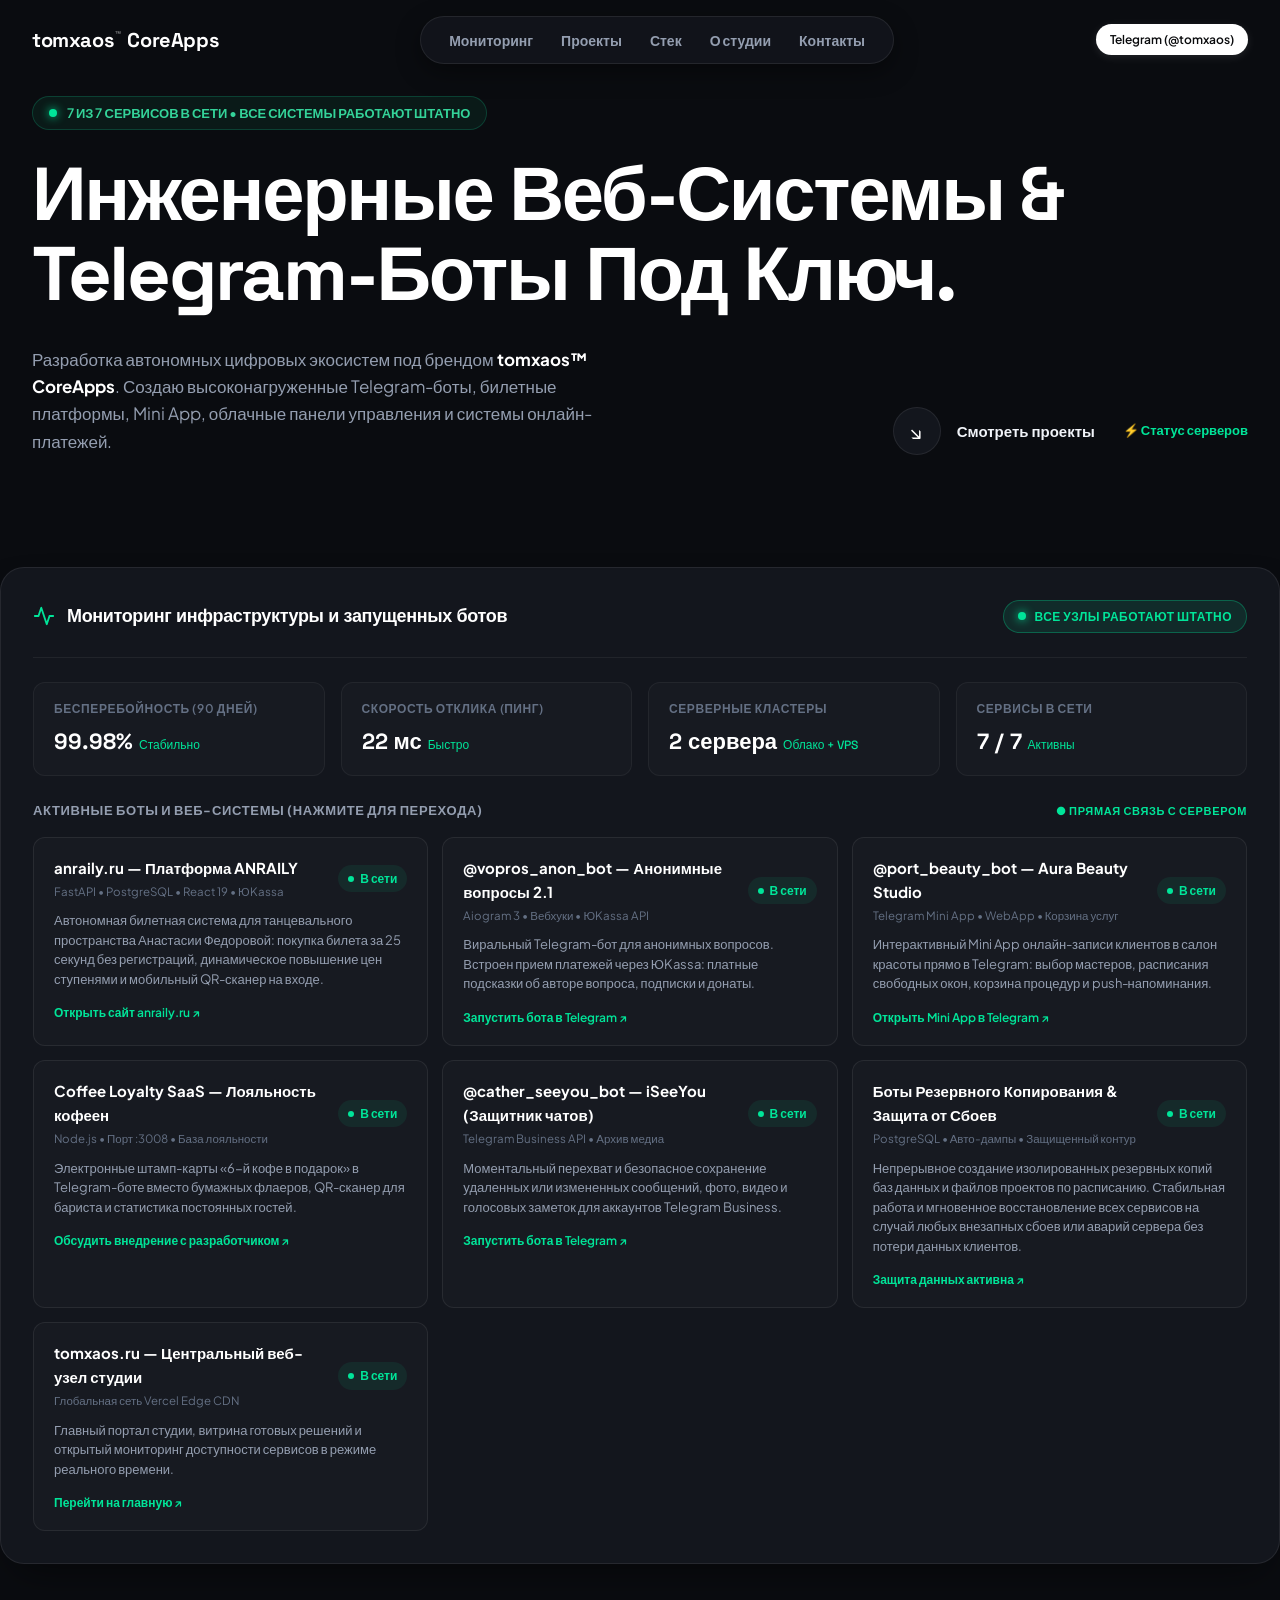
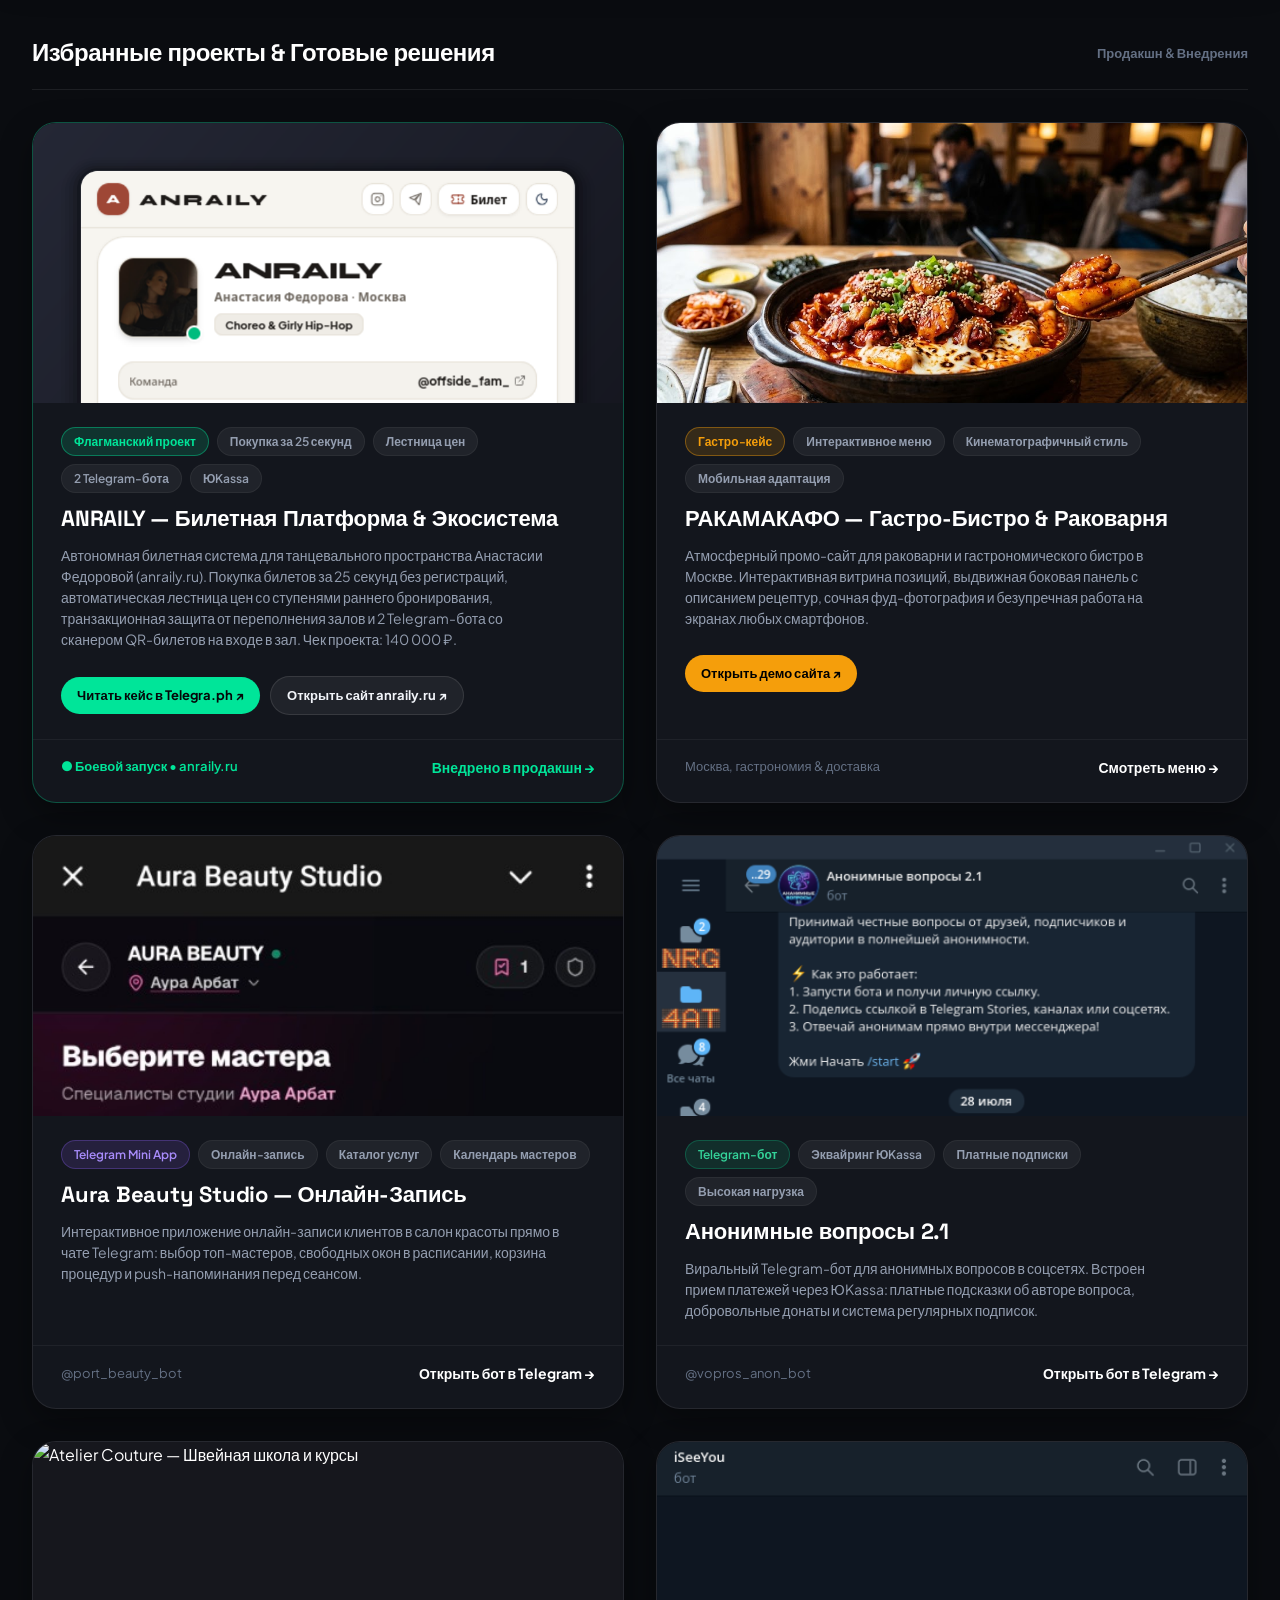
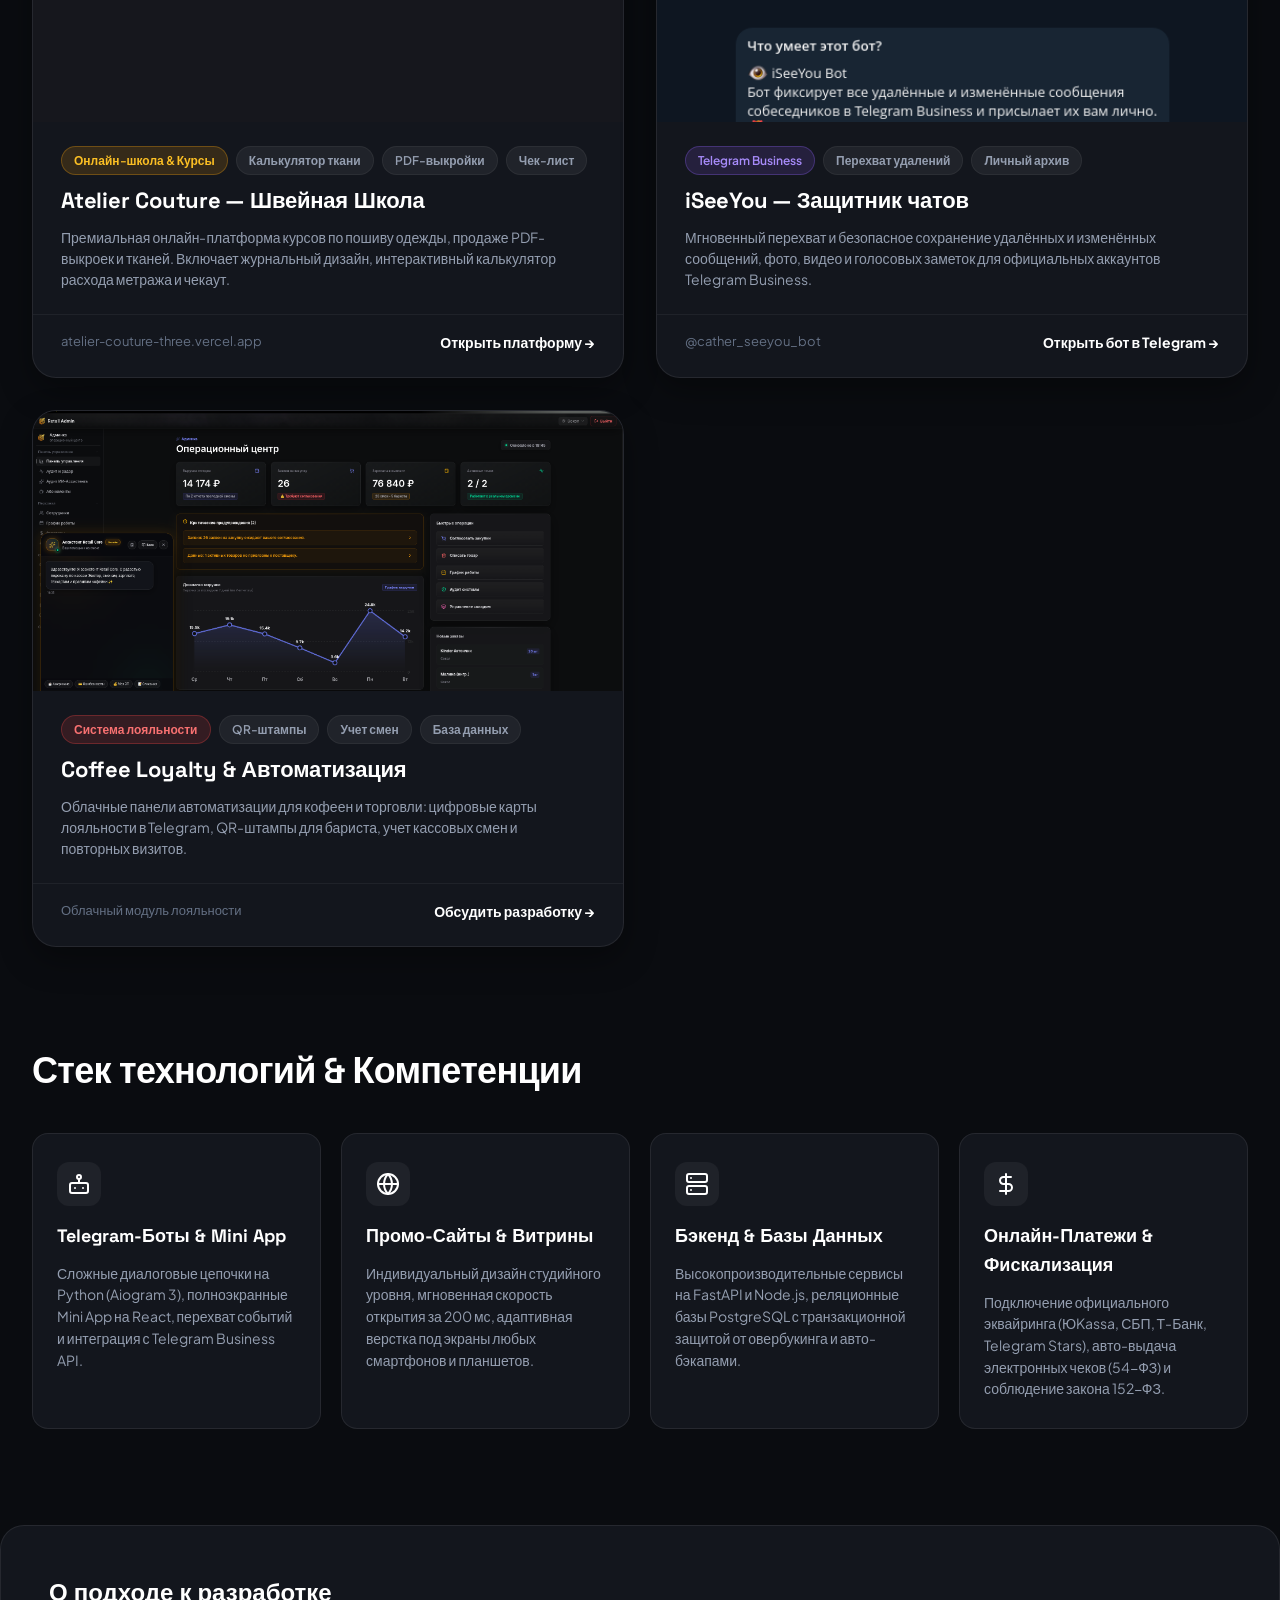
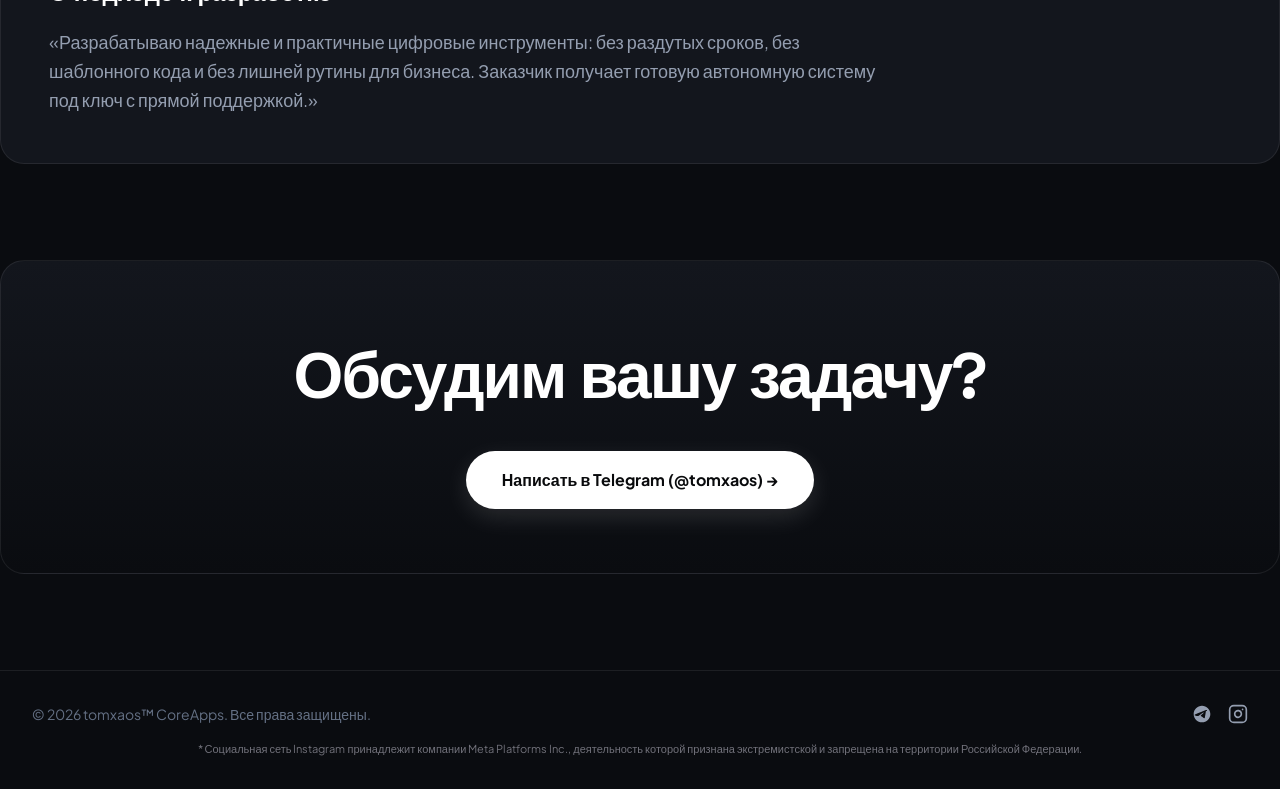
==== commit b18191af: "feat(monitoring): add backup and disaster recovery bot node, update counter to 7" ====
--- a/index.html
+++ b/index.html
@@ -45,7 +45,7 @@
   <section class="hero-section container">
     <div class="hero-status-bar">
       <span class="status-dot pulse-dot-green"></span>
-      <span class="status-text">6 ИЗ 6 СЕРВИСОВ В СЕТИ • ВСЕ СИСТЕМЫ РАБОТАЮТ ШТАТНО</span>
+      <span class="status-text">7 ИЗ 7 СЕРВИСОВ В СЕТИ • ВСЕ СИСТЕМЫ РАБОТАЮТ ШТАТНО</span>
     </div>
 
     <h1 class="hero-display">
@@ -100,7 +100,7 @@
         </div>
         <div class="stat-box">
           <div class="stat-box-label">Сервисы в сети</div>
-          <div class="stat-box-value">6 / 6 <span class="stat-box-sub">Активны</span></div>
+          <div class="stat-box-value">7 / 7 <span class="stat-box-sub">Активны</span></div>
         </div>
       </div>
 
@@ -222,7 +222,29 @@
           </div>
         </a>
 
-        <!-- NODE 6: TOMXAOS.RU EDGE -->
+        <!-- NODE 6: BACKUP & DISASTER RECOVERY SERVICE -->
+        <a href="https://t.me/tomxaos" target="_blank" rel="noopener noreferrer" class="service-node">
+          <div class="service-node-header">
+            <div class="service-info-col">
+              <div class="service-name">
+                <span>Боты Резервного Копирования &amp; Защита от Сбоев</span>
+              </div>
+              <div class="service-stack">PostgreSQL • Авто-дампы • Защищенный контур</div>
+            </div>
+            <div class="service-status-col">
+              <span class="node-dot"></span>
+              <span>В сети</span>
+            </div>
+          </div>
+          <div class="service-desc">
+            Непрерывное создание изолированных резервных копий баз данных и файлов проектов по расписанию. Стабильная работа и мгновенное восстановление всех сервисов на случай любых внезапных сбоев или аварий сервера без потери данных клиентов.
+          </div>
+          <div class="service-action-hint">
+            <span>Защита данных активна ↗</span>
+          </div>
+        </a>
+
+        <!-- NODE 7: TOMXAOS.RU EDGE -->
         <a href="https://tomxaos.ru" target="_blank" rel="noopener noreferrer" class="service-node">
           <div class="service-node-header">
             <div class="service-info-col">
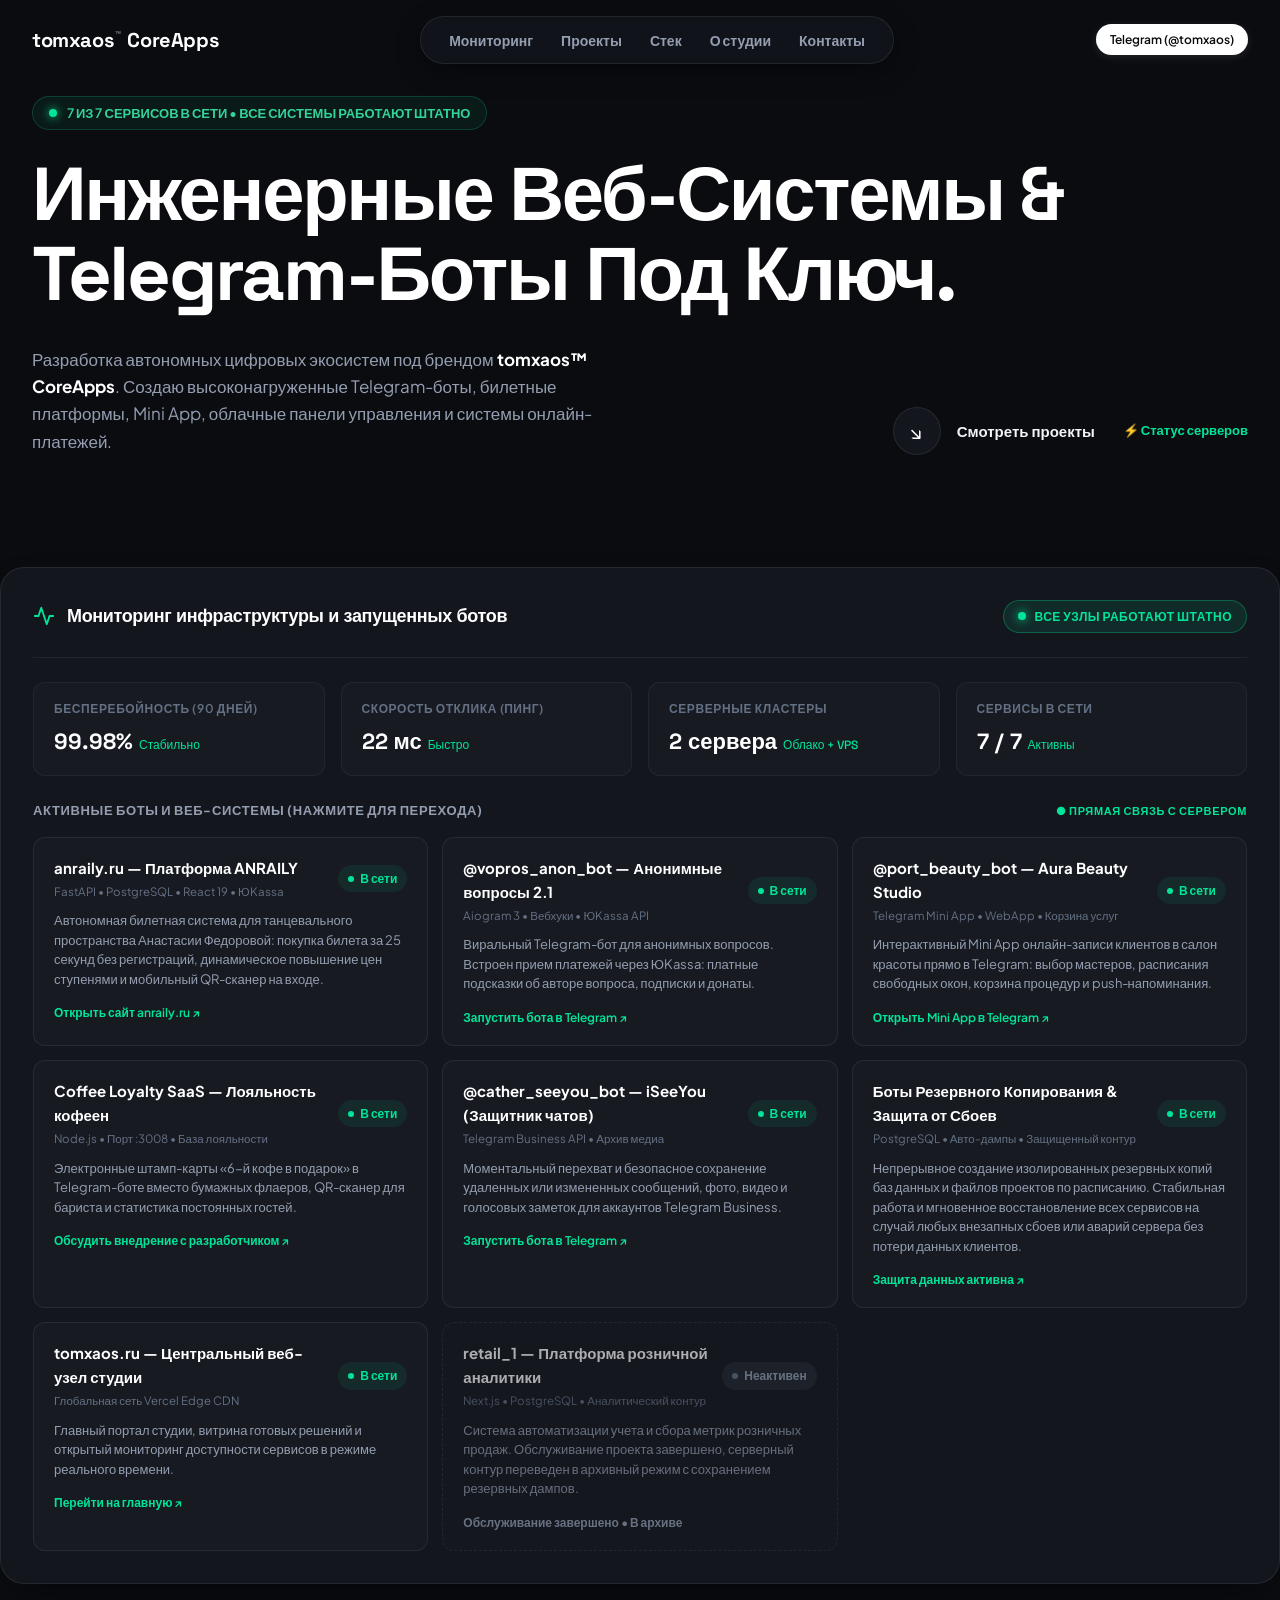
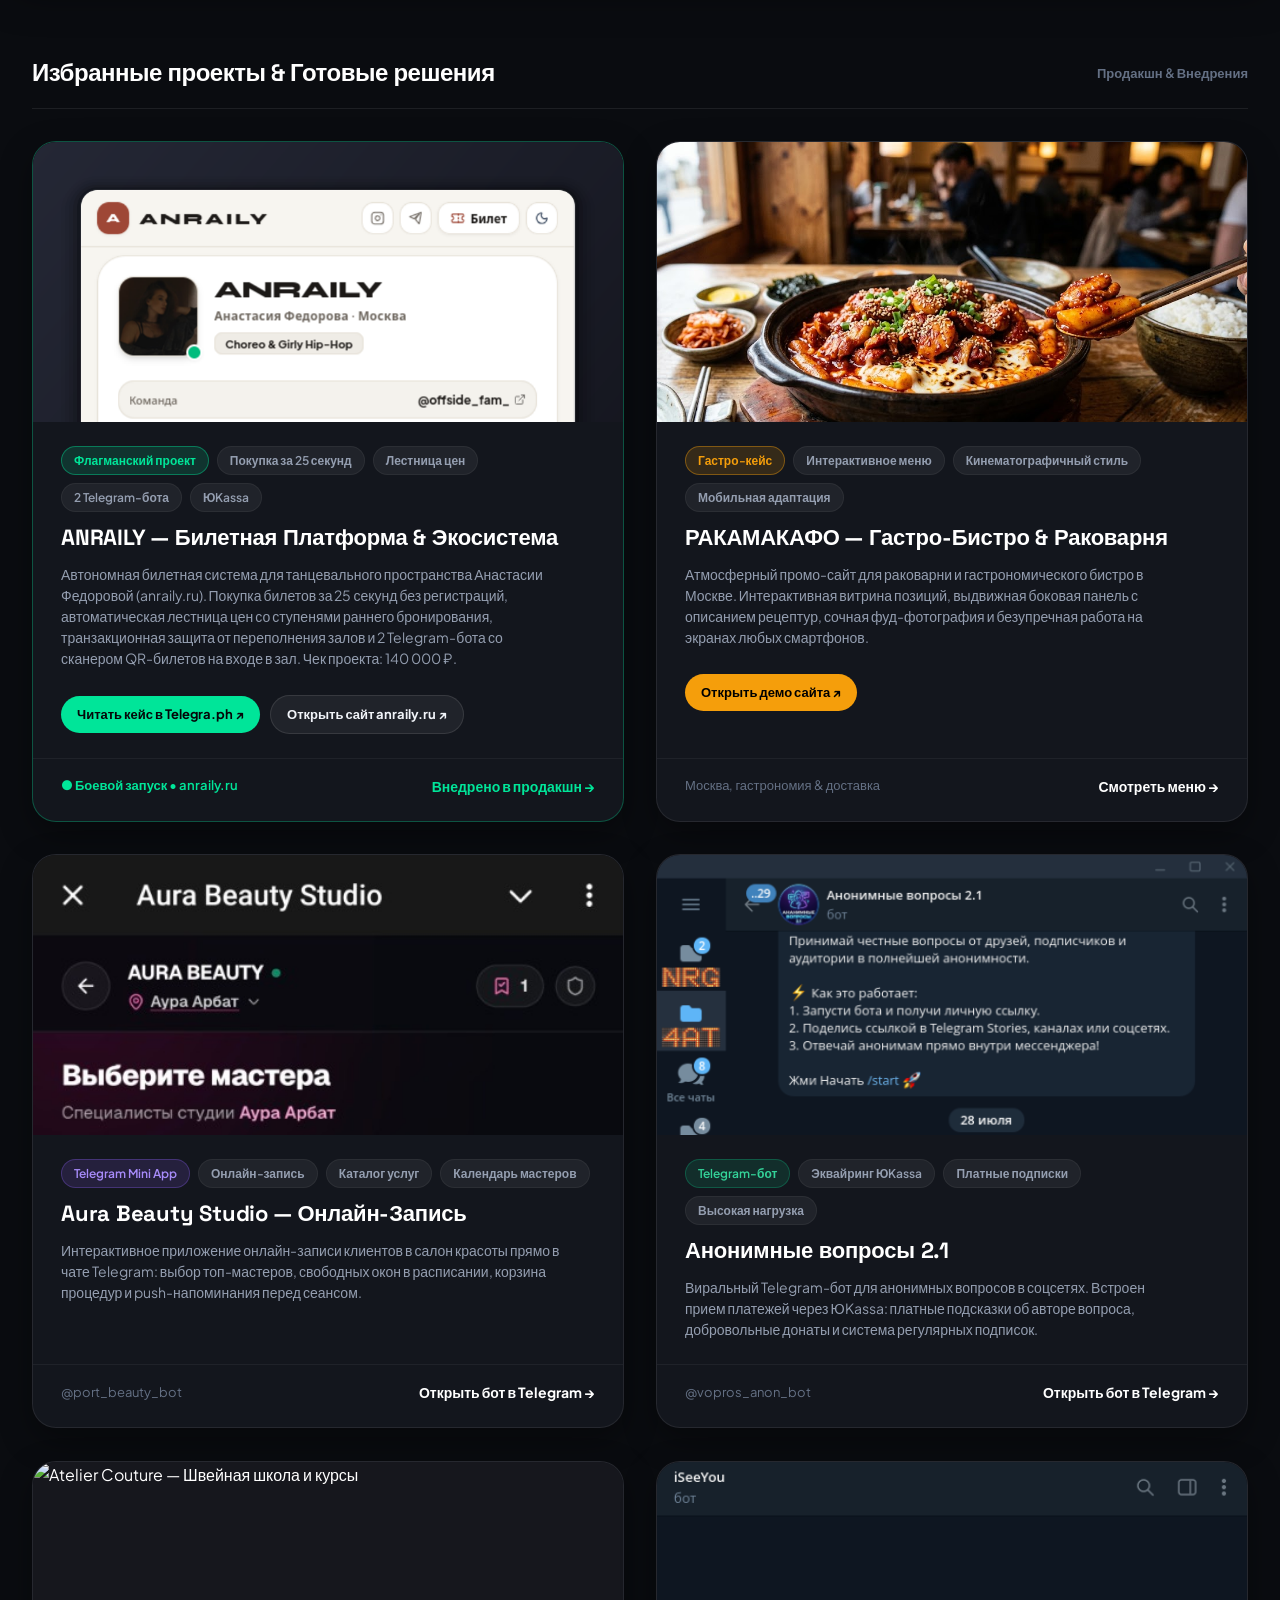
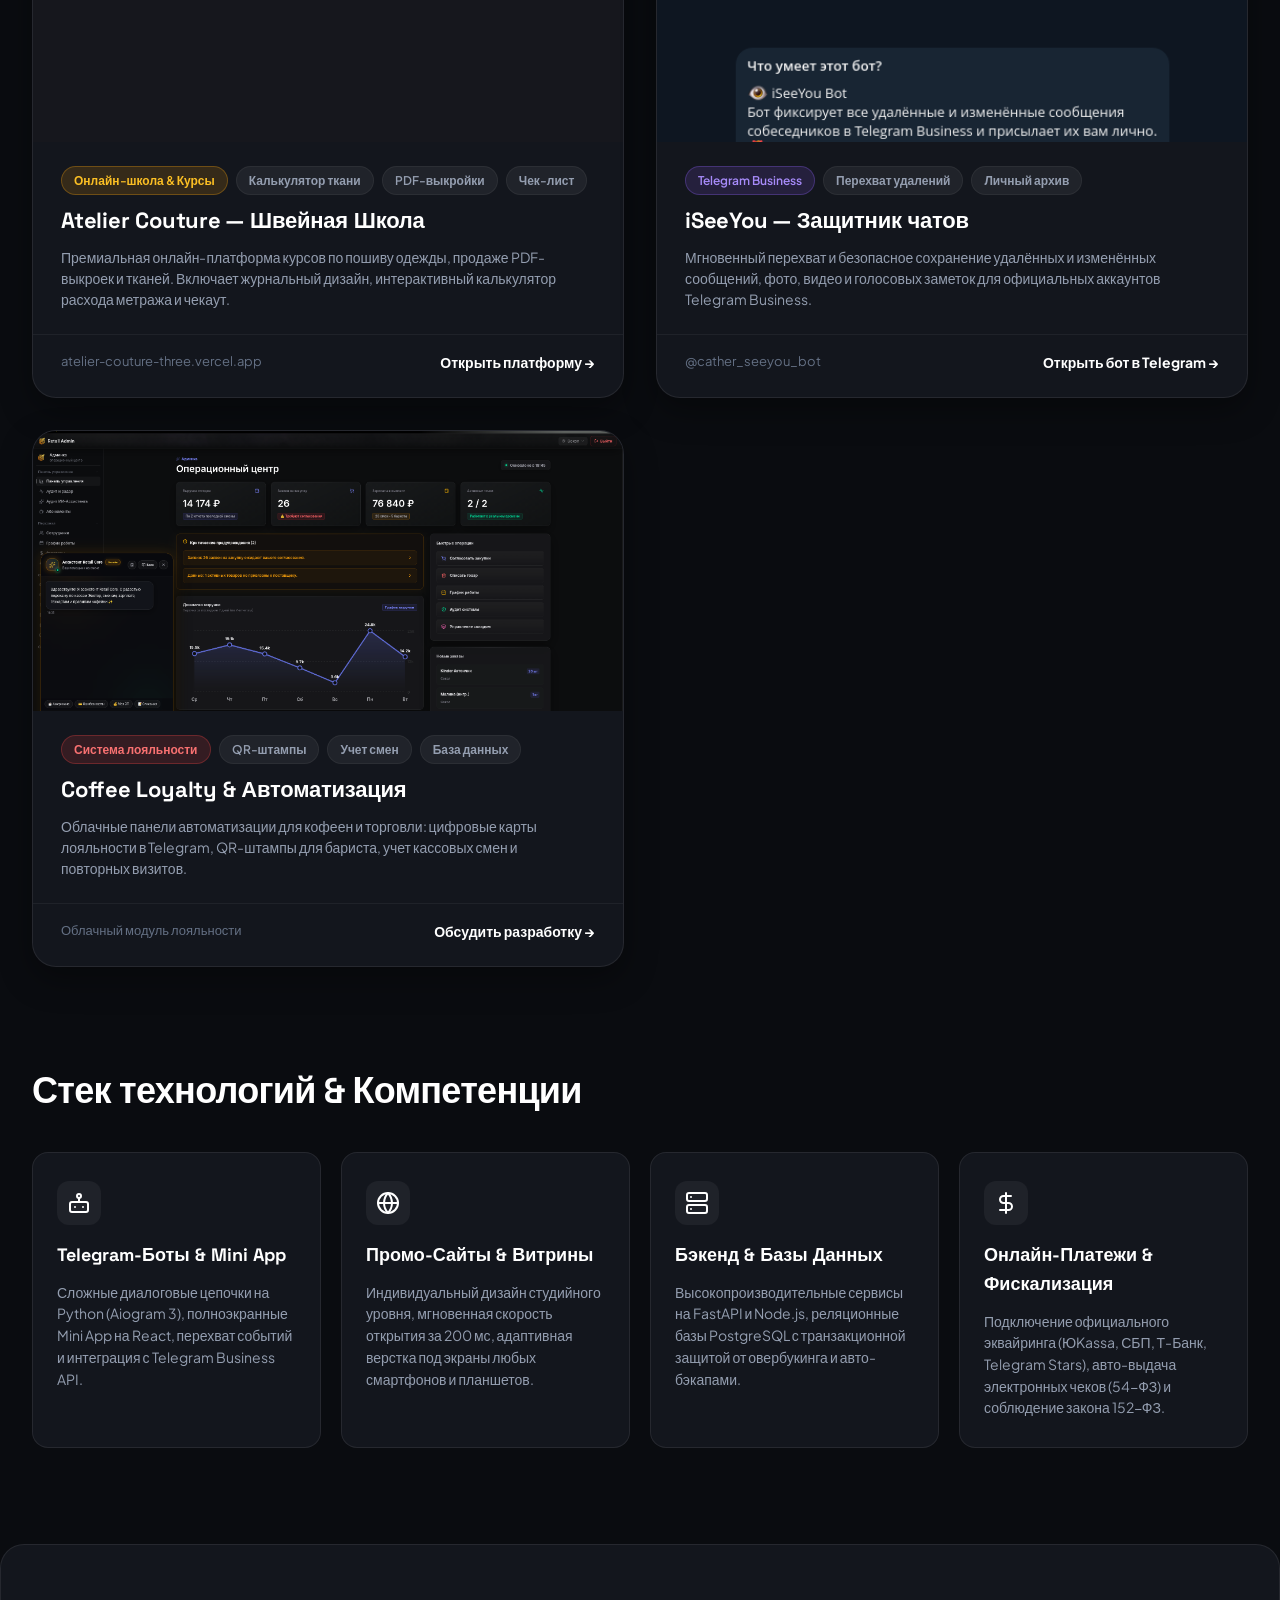
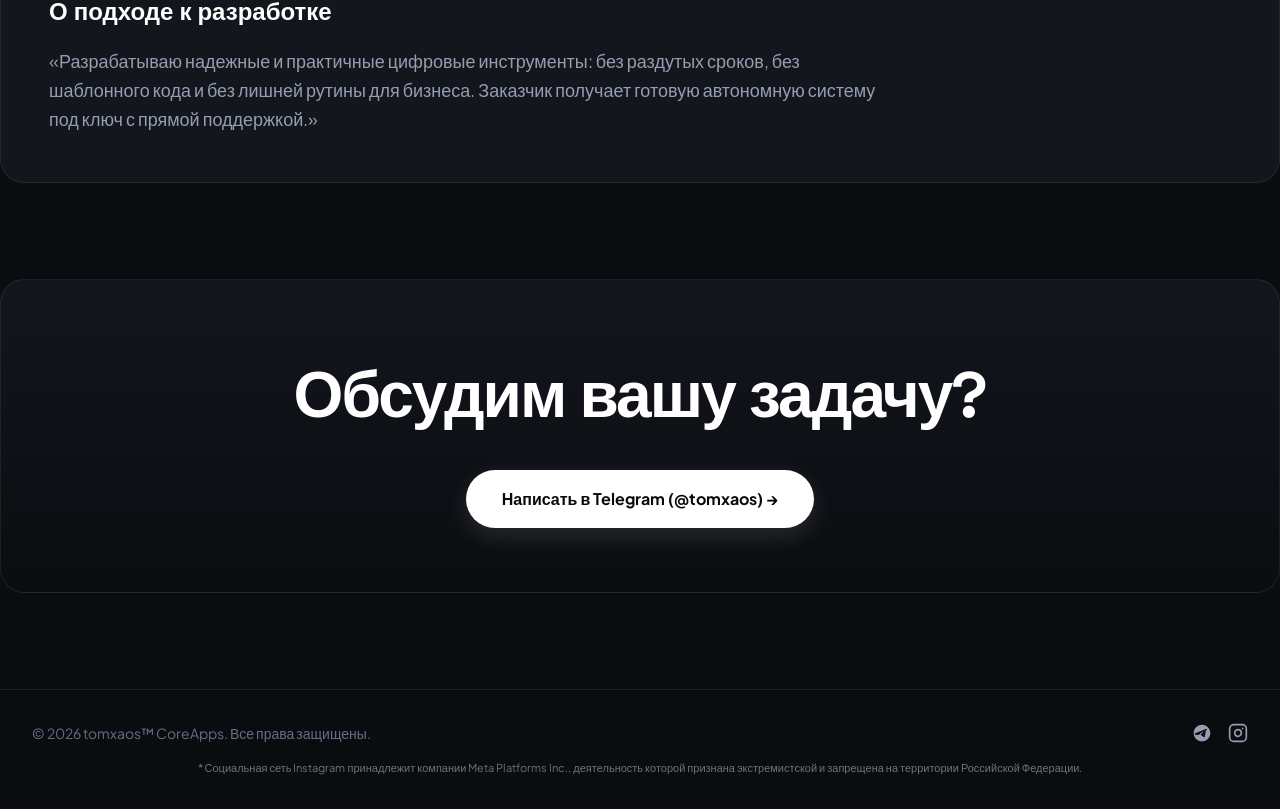
==== commit f0ddaa63: "feat(monitoring): add retail_1 as archived inactive node" ====
--- a/index.html
+++ b/index.html
@@ -265,6 +265,28 @@
             <span>Перейти на главную ↗</span>
           </div>
         </a>
+
+        <!-- NODE 8: RETAIL_1 (INACTIVE / ARCHIVED) -->
+        <div class="service-node node-inactive">
+          <div class="service-node-header">
+            <div class="service-info-col">
+              <div class="service-name">
+                <span>retail_1 — Платформа розничной аналитики</span>
+              </div>
+              <div class="service-stack">Next.js • PostgreSQL • Аналитический контур</div>
+            </div>
+            <div class="service-status-col status-inactive">
+              <span class="node-dot node-dot-muted"></span>
+              <span>Неактивен</span>
+            </div>
+          </div>
+          <div class="service-desc">
+            Система автоматизации учета и сбора метрик розничных продаж. Обслуживание проекта завершено, серверный контур переведен в архивный режим с сохранением резервных дампов.
+          </div>
+          <div class="service-action-hint action-hint-inactive">
+            <span>Обслуживание завершено • В архиве</span>
+          </div>
+        </div>
 
       </div>
     </div>
--- a/styles.css
+++ b/styles.css
@@ -966,6 +966,35 @@
   border-radius: 50%;
 }
 
+/* Inactive / Archived Service Node */
+.service-node.node-inactive {
+  opacity: 0.65;
+  border-style: dashed;
+  border-color: rgba(255, 255, 255, 0.1);
+  background: rgba(255, 255, 255, 0.01);
+}
+
+.service-node.node-inactive:hover {
+  opacity: 0.9;
+  border-color: rgba(255, 255, 255, 0.2);
+  transform: translateY(-2px);
+  box-shadow: none;
+}
+
+.service-status-col.status-inactive {
+  color: #94a3b8;
+  background: rgba(148, 163, 184, 0.1);
+}
+
+.node-dot.node-dot-muted {
+  background-color: #64748b;
+  box-shadow: none;
+}
+
+.service-action-hint.action-hint-inactive {
+  color: #94a3b8;
+}
+
 /* SPOTLIGHT CARD HOVER EFFECT */
 .spotlight-card {
   position: relative;
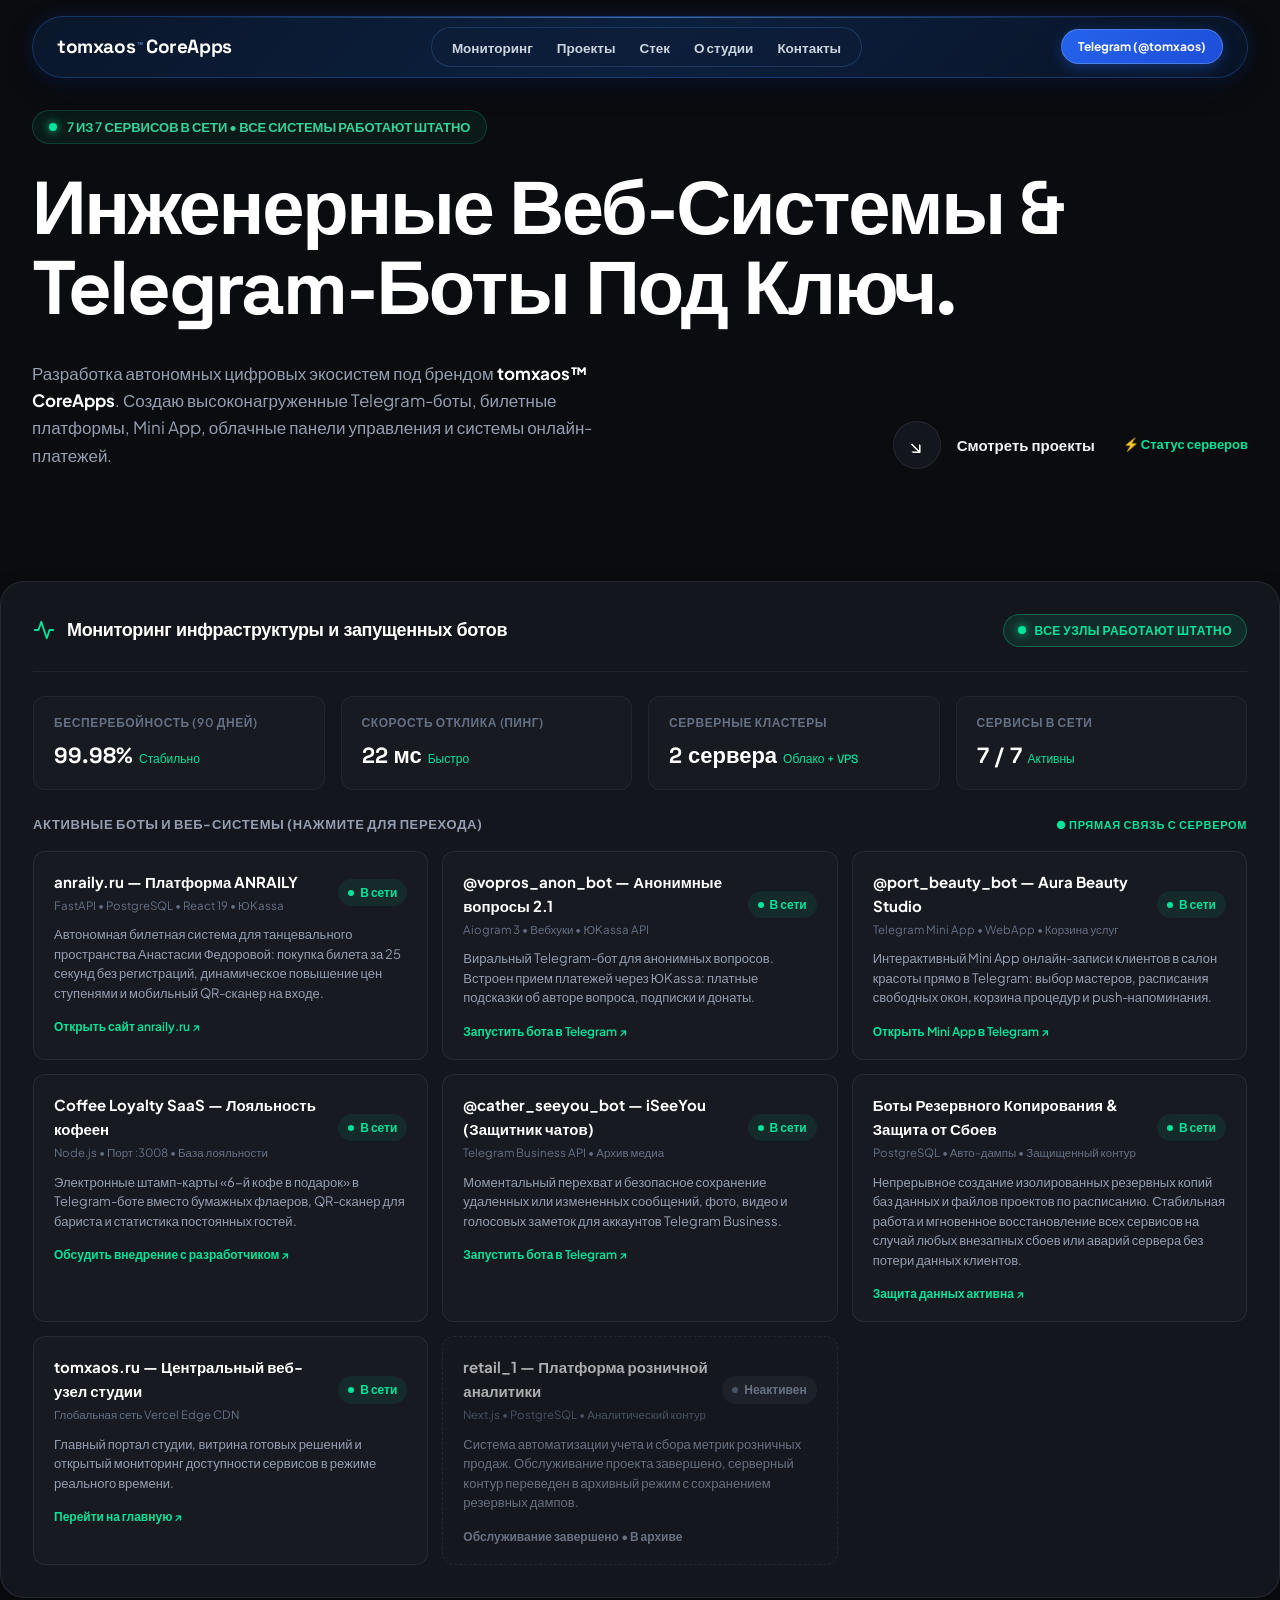
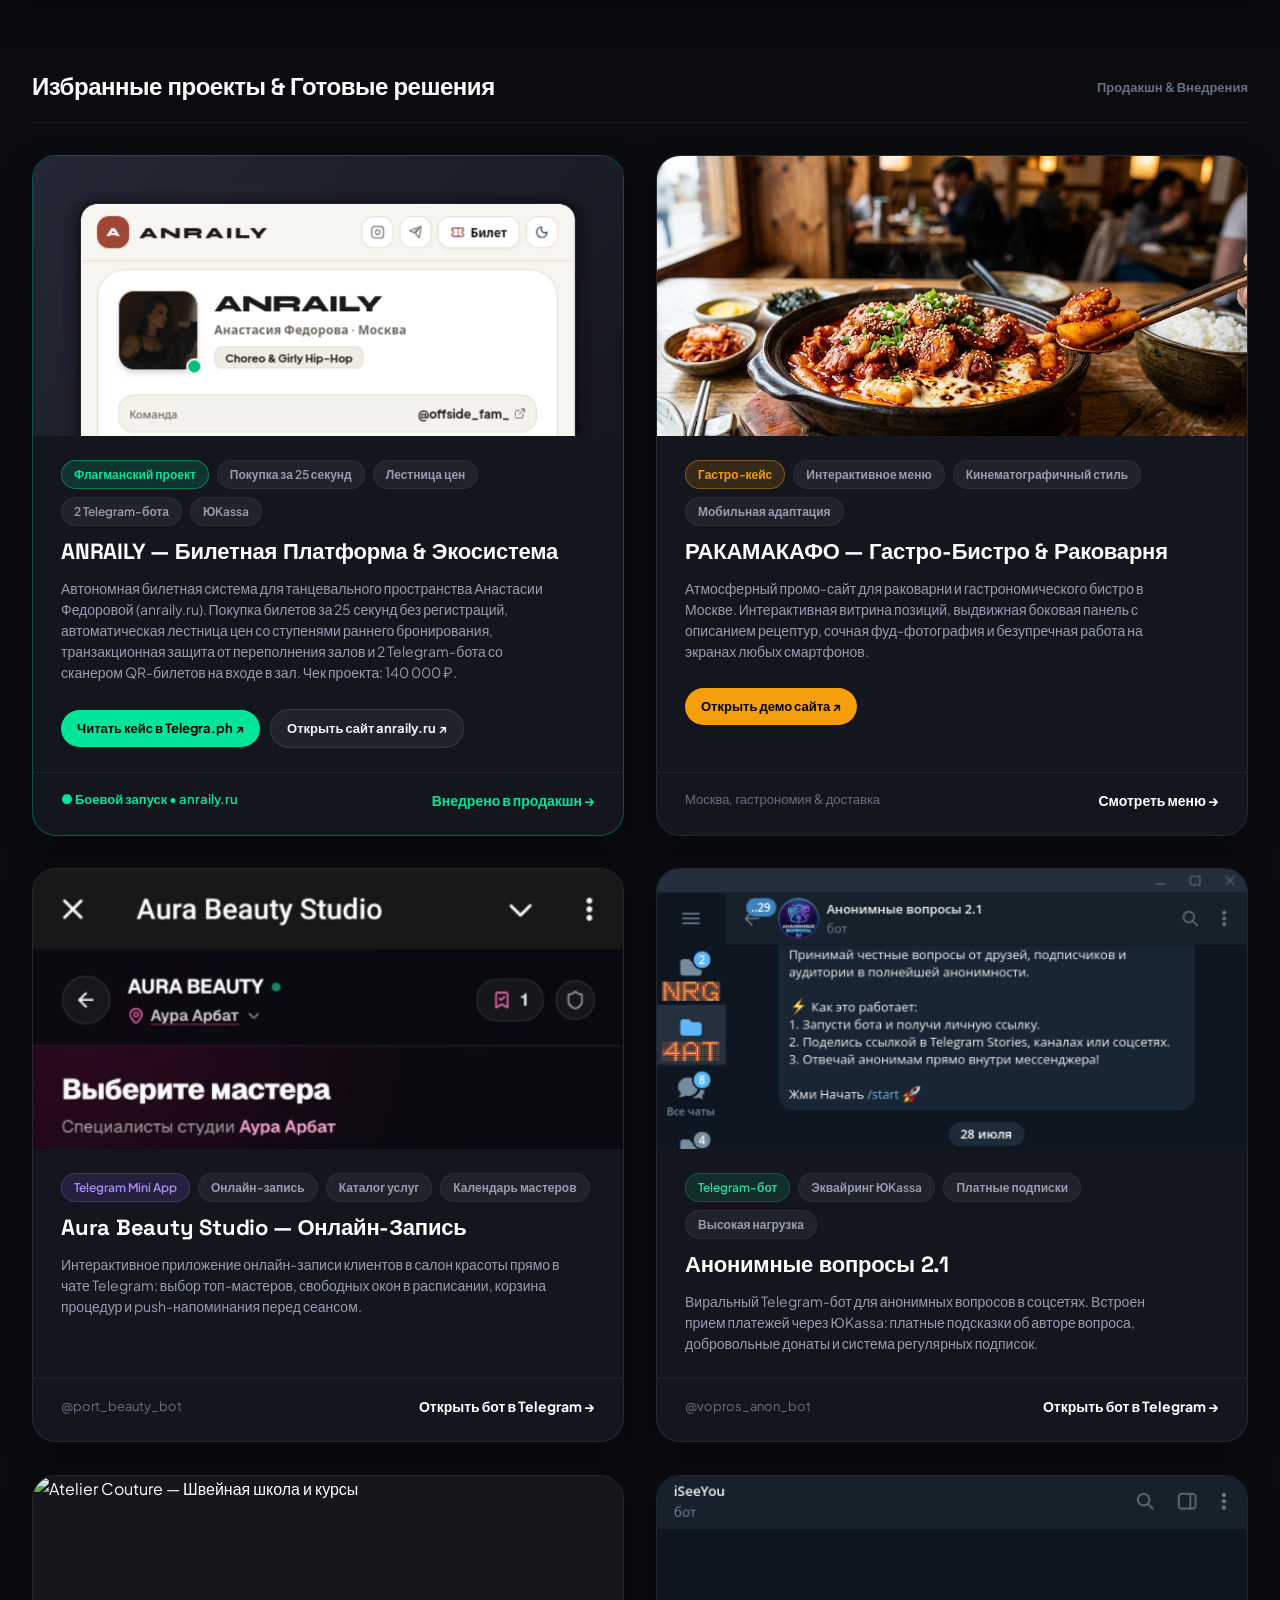
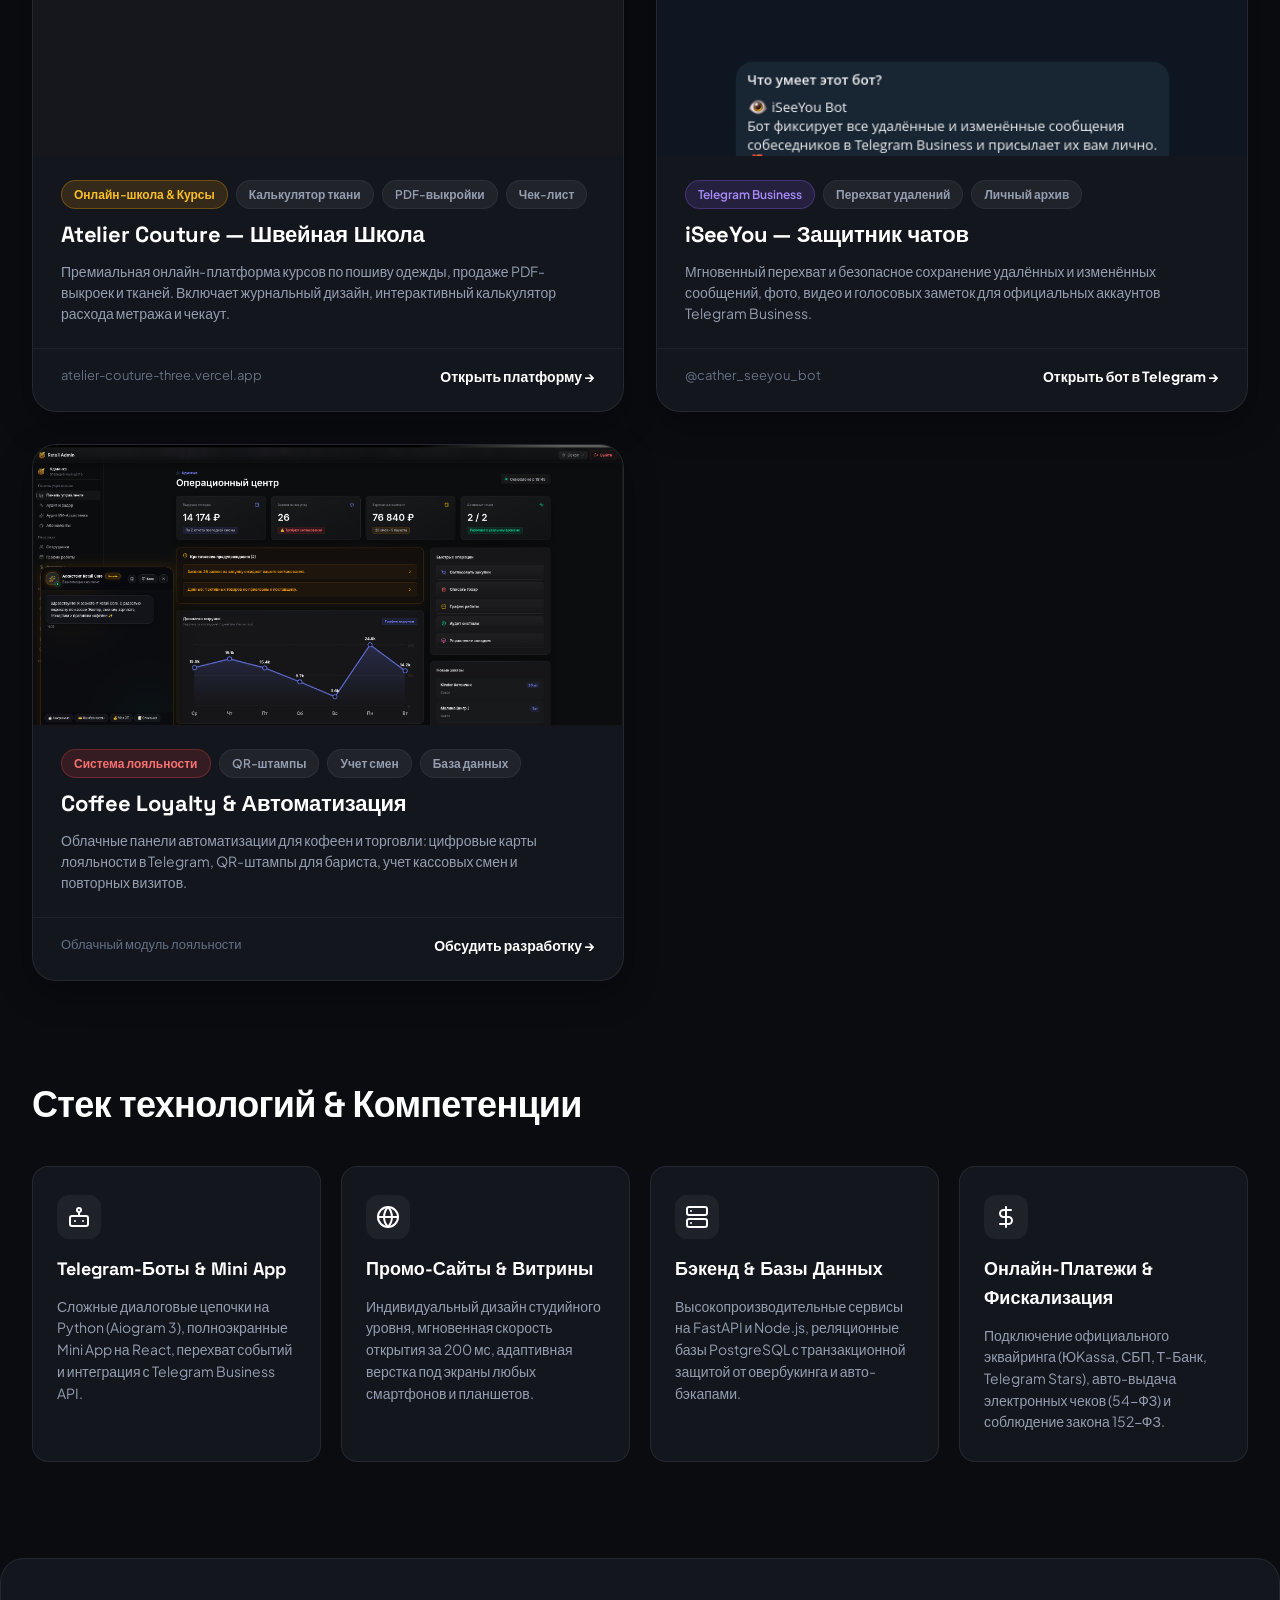
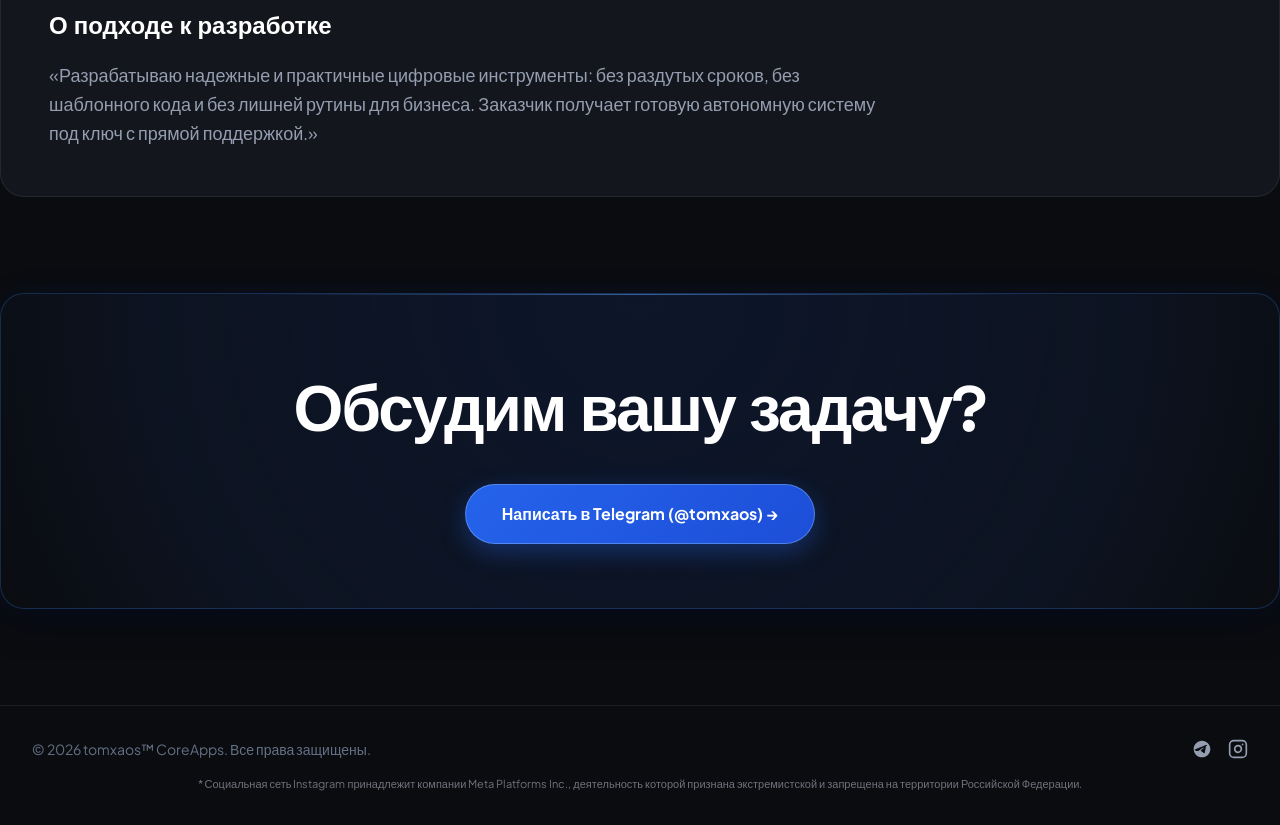
==== commit 33f0f3e2: "style: apply designer cobalt sapphire blue aesthetic to header and CTA" ====
--- a/index.html
+++ b/index.html
@@ -13,7 +13,7 @@
   <meta property="og:description" content="Разработка Telegram MiniApp, ботов любой сложности, интернет-магазинов, сайтов-визиток и систем автоматизации.">
   <meta property="og:image" content="https://tomxaos.ru/assets/retail-admin-saas.png">
   <meta name="twitter:card" content="summary_large_image">
-  <link rel="stylesheet" href="styles.css?v=5">
+  <link rel="stylesheet" href="styles.css?v=6">
 </head>
 <body>
 
--- a/styles.css
+++ b/styles.css
@@ -97,7 +97,7 @@
 }
 
 /* =========================================================
-   1. HEADER
+   1. HEADER (DESIGNER COBALT & SAPPHIRE BLUE)
    ========================================================= */
 .site-header {
   position: sticky;
@@ -111,77 +111,100 @@
   align-items: center;
   justify-content: space-between;
   gap: 16px;
+  background: linear-gradient(135deg, rgba(10, 25, 47, 0.88) 0%, rgba(13, 37, 72, 0.82) 50%, rgba(9, 20, 40, 0.92) 100%);
+  backdrop-filter: blur(20px) saturate(180%);
+  -webkit-backdrop-filter: blur(20px) saturate(180%);
+  border: 1px solid rgba(59, 130, 246, 0.28);
+  border-radius: var(--radius-pill);
+  padding: 10px 24px;
+  box-shadow: 0 10px 30px -8px rgba(3, 15, 38, 0.7), 0 0 20px rgba(37, 99, 235, 0.16);
+  position: relative;
+  overflow: hidden;
+}
+
+.header-inner::after {
+  content: '';
+  position: absolute;
+  top: 0;
+  left: 10%;
+  right: 10%;
+  height: 1px;
+  background: linear-gradient(90deg, transparent, rgba(96, 165, 250, 0.6), transparent);
+  pointer-events: none;
 }
 
 .brand-logo {
   font-family: var(--font-heading);
-  font-size: 20px;
+  font-size: 19px;
   font-weight: 800;
   letter-spacing: -0.02em;
   color: var(--text-white);
   text-decoration: none;
   white-space: nowrap;
-  transition: opacity 0.2s ease;
+  transition: opacity 0.2s ease, text-shadow 0.2s ease;
+  display: flex;
+  align-items: center;
 }
 
 .brand-logo:hover {
-  opacity: 0.85;
+  opacity: 0.95;
+  text-shadow: 0 0 16px rgba(59, 130, 246, 0.6);
 }
 
 .brand-tm {
   font-size: 11px;
   vertical-align: super;
-  font-weight: 600;
-  opacity: 0.6;
-  margin: 0 2px;
+  font-weight: 700;
+  color: #60a5fa;
+  margin: 0 3px 0 2px;
 }
 
 .nav-pill {
   display: flex;
   align-items: center;
-  gap: 28px;
-  background: var(--bg-pill);
-  backdrop-filter: blur(16px);
-  -webkit-backdrop-filter: blur(16px);
-  border: 1px solid var(--border-color);
-  padding: 10px 28px;
+  gap: 24px;
+  background: rgba(14, 30, 58, 0.6);
+  border: 1px solid rgba(96, 165, 250, 0.2);
+  padding: 6px 20px;
   border-radius: var(--radius-pill);
   list-style: none;
-  box-shadow: 0 8px 24px rgba(0, 0, 0, 0.4);
 }
 
 .nav-pill a {
   text-decoration: none;
-  color: var(--text-muted);
-  font-size: 14px;
+  color: #cbd5e1;
+  font-size: 13.5px;
   font-weight: 600;
-  transition: color 0.2s ease;
+  transition: color 0.2s ease, transform 0.2s ease;
   display: inline-block;
 }
 
 .nav-pill a:hover {
-  color: var(--text-white);
+  color: #ffffff;
+  text-shadow: 0 0 8px rgba(96, 165, 250, 0.5);
 }
 
 .btn-header {
   display: inline-flex;
   align-items: center;
   gap: 6px;
-  padding: 6px 14px;
+  padding: 7px 16px;
   border-radius: var(--radius-pill);
-  background: var(--text-white);
-  color: #090a0c;
+  background: linear-gradient(135deg, #2563eb 0%, #1d4ed8 100%);
+  color: #ffffff;
   font-size: 12px;
-  font-weight: 600;
+  font-weight: 700;
   text-decoration: none;
-  transition: transform 0.2s ease, background-color 0.2s ease;
-  box-shadow: 0 2px 10px rgba(255, 255, 255, 0.1);
+  border: 1px solid rgba(147, 197, 253, 0.35);
+  transition: transform 0.2s ease, box-shadow 0.2s ease, background 0.2s ease;
+  box-shadow: 0 4px 14px rgba(37, 99, 235, 0.35);
 }
 
 @media (hover: hover) {
   .btn-header:hover {
     transform: translateY(-2px);
-    background-color: #e4e4e7;
+    background: linear-gradient(135deg, #3b82f6 0%, #2563eb 100%);
+    box-shadow: 0 6px 20px rgba(37, 99, 235, 0.55);
   }
 }
 
@@ -560,9 +583,23 @@
   text-align: center;
   gap: 24px;
   padding: 64px 32px;
-  background: linear-gradient(180deg, var(--bg-surface) 0%, var(--bg-main) 100%);
-  border: 1px solid var(--border-color);
+  background: radial-gradient(circle at 50% 0%, rgba(37, 99, 235, 0.12) 0%, rgba(13, 20, 34, 0.95) 70%, var(--bg-main) 100%);
+  border: 1px solid rgba(59, 130, 246, 0.25);
   border-radius: var(--radius-xl);
+  box-shadow: 0 16px 40px -12px rgba(2, 6, 23, 0.8), 0 0 30px rgba(37, 99, 235, 0.08);
+  position: relative;
+  overflow: hidden;
+}
+
+.cta-section::before {
+  content: '';
+  position: absolute;
+  top: 0;
+  left: 20%;
+  right: 20%;
+  height: 1px;
+  background: linear-gradient(90deg, transparent, rgba(96, 165, 250, 0.5), transparent);
+  pointer-events: none;
 }
 
 .cta-display {
@@ -579,19 +616,21 @@
   gap: 12px;
   padding: 16px 36px;
   border-radius: var(--radius-pill);
-  background: var(--text-white);
-  color: #090a0c;
+  background: linear-gradient(135deg, #2563eb 0%, #1d4ed8 100%);
+  color: #ffffff;
   font-size: 16px;
   font-weight: 700;
   text-decoration: none;
-  transition: transform 0.2s ease, background-color 0.2s ease;
-  box-shadow: 0 8px 24px rgba(255, 255, 255, 0.12);
+  border: 1px solid rgba(147, 197, 253, 0.4);
+  transition: transform 0.25s cubic-bezier(0.16, 1, 0.3, 1), box-shadow 0.25s cubic-bezier(0.16, 1, 0.3, 1), background 0.2s ease;
+  box-shadow: 0 8px 24px rgba(37, 99, 235, 0.35);
 }
 
 @media (hover: hover) {
   .btn-cta:hover {
     transform: translateY(-2px);
-    background-color: #e4e4e7;
+    background: linear-gradient(135deg, #3b82f6 0%, #2563eb 100%);
+    box-shadow: 0 12px 30px rgba(37, 99, 235, 0.55);
   }
 }
 
@@ -667,6 +706,10 @@
   .site-header {
     top: 8px;
     margin-bottom: 24px;
+  }
+
+  .header-inner {
+    padding: 8px 16px;
   }
 
   .brand-logo {
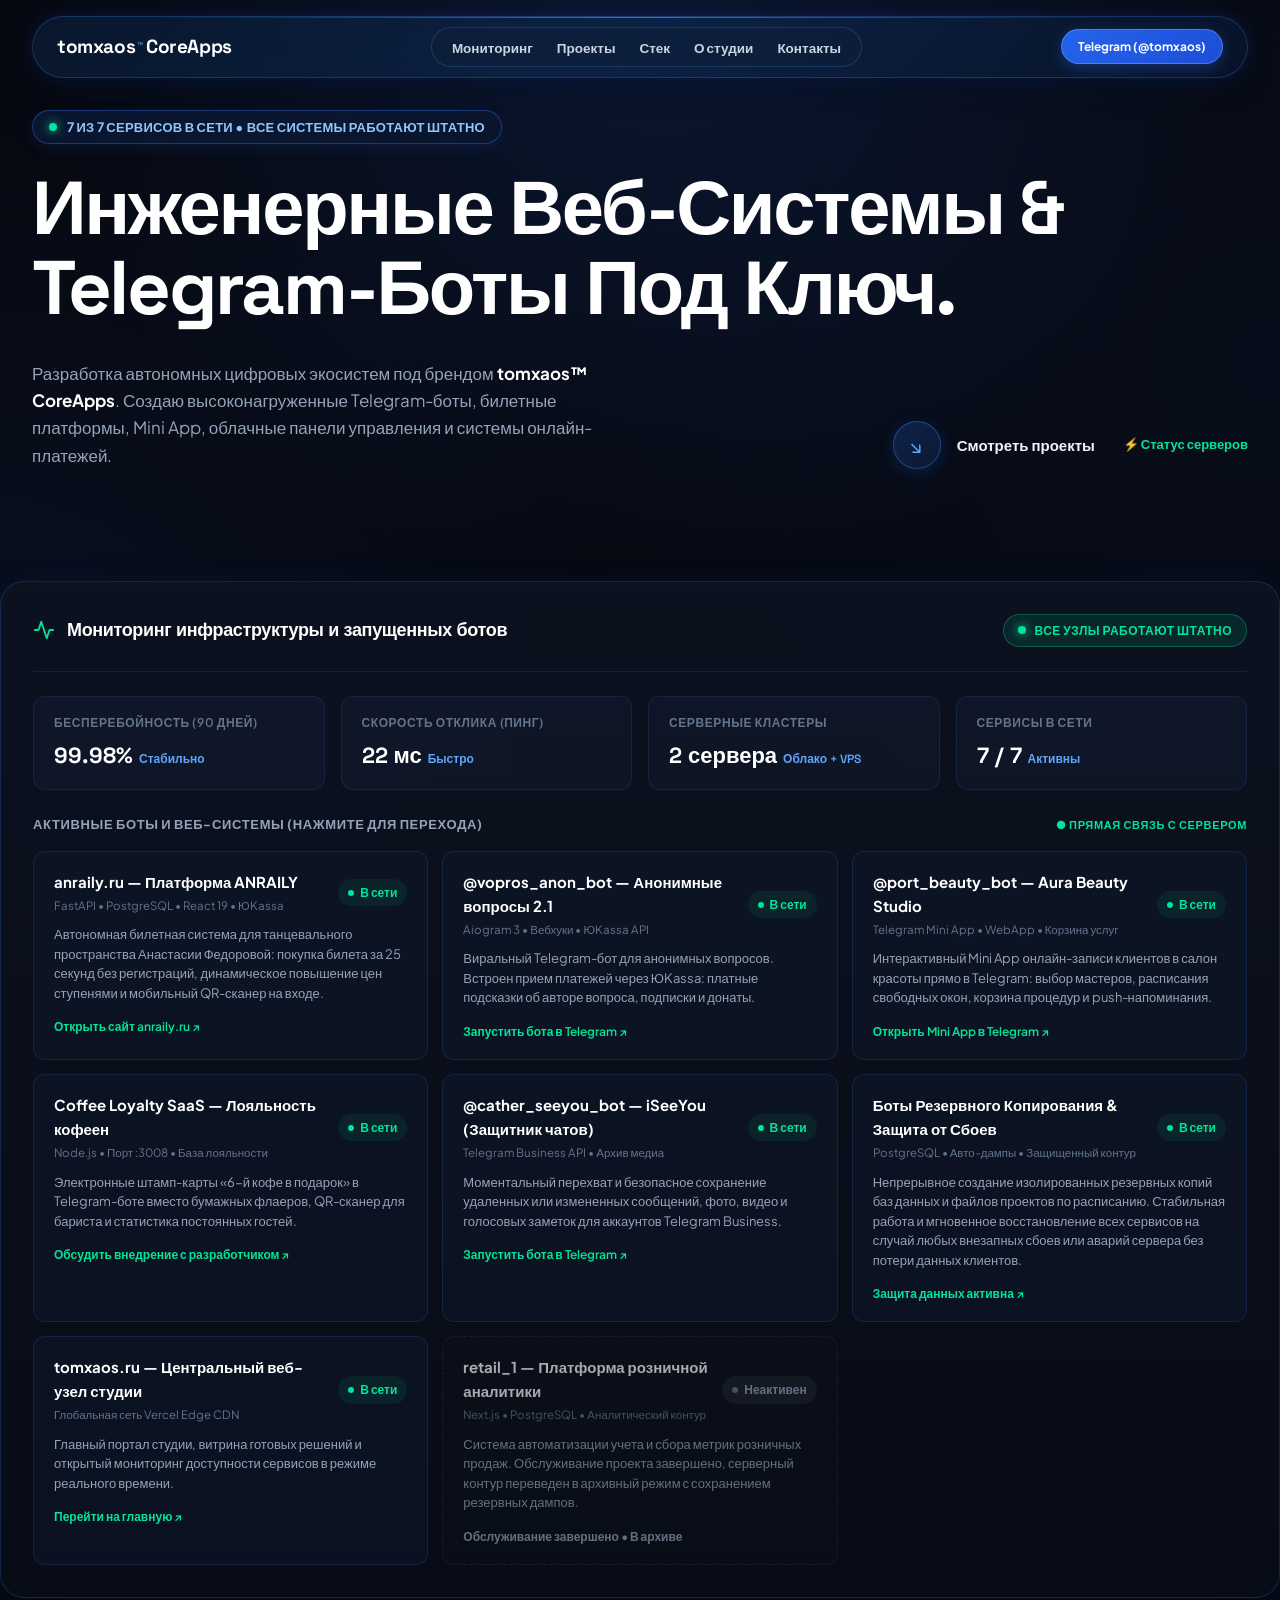
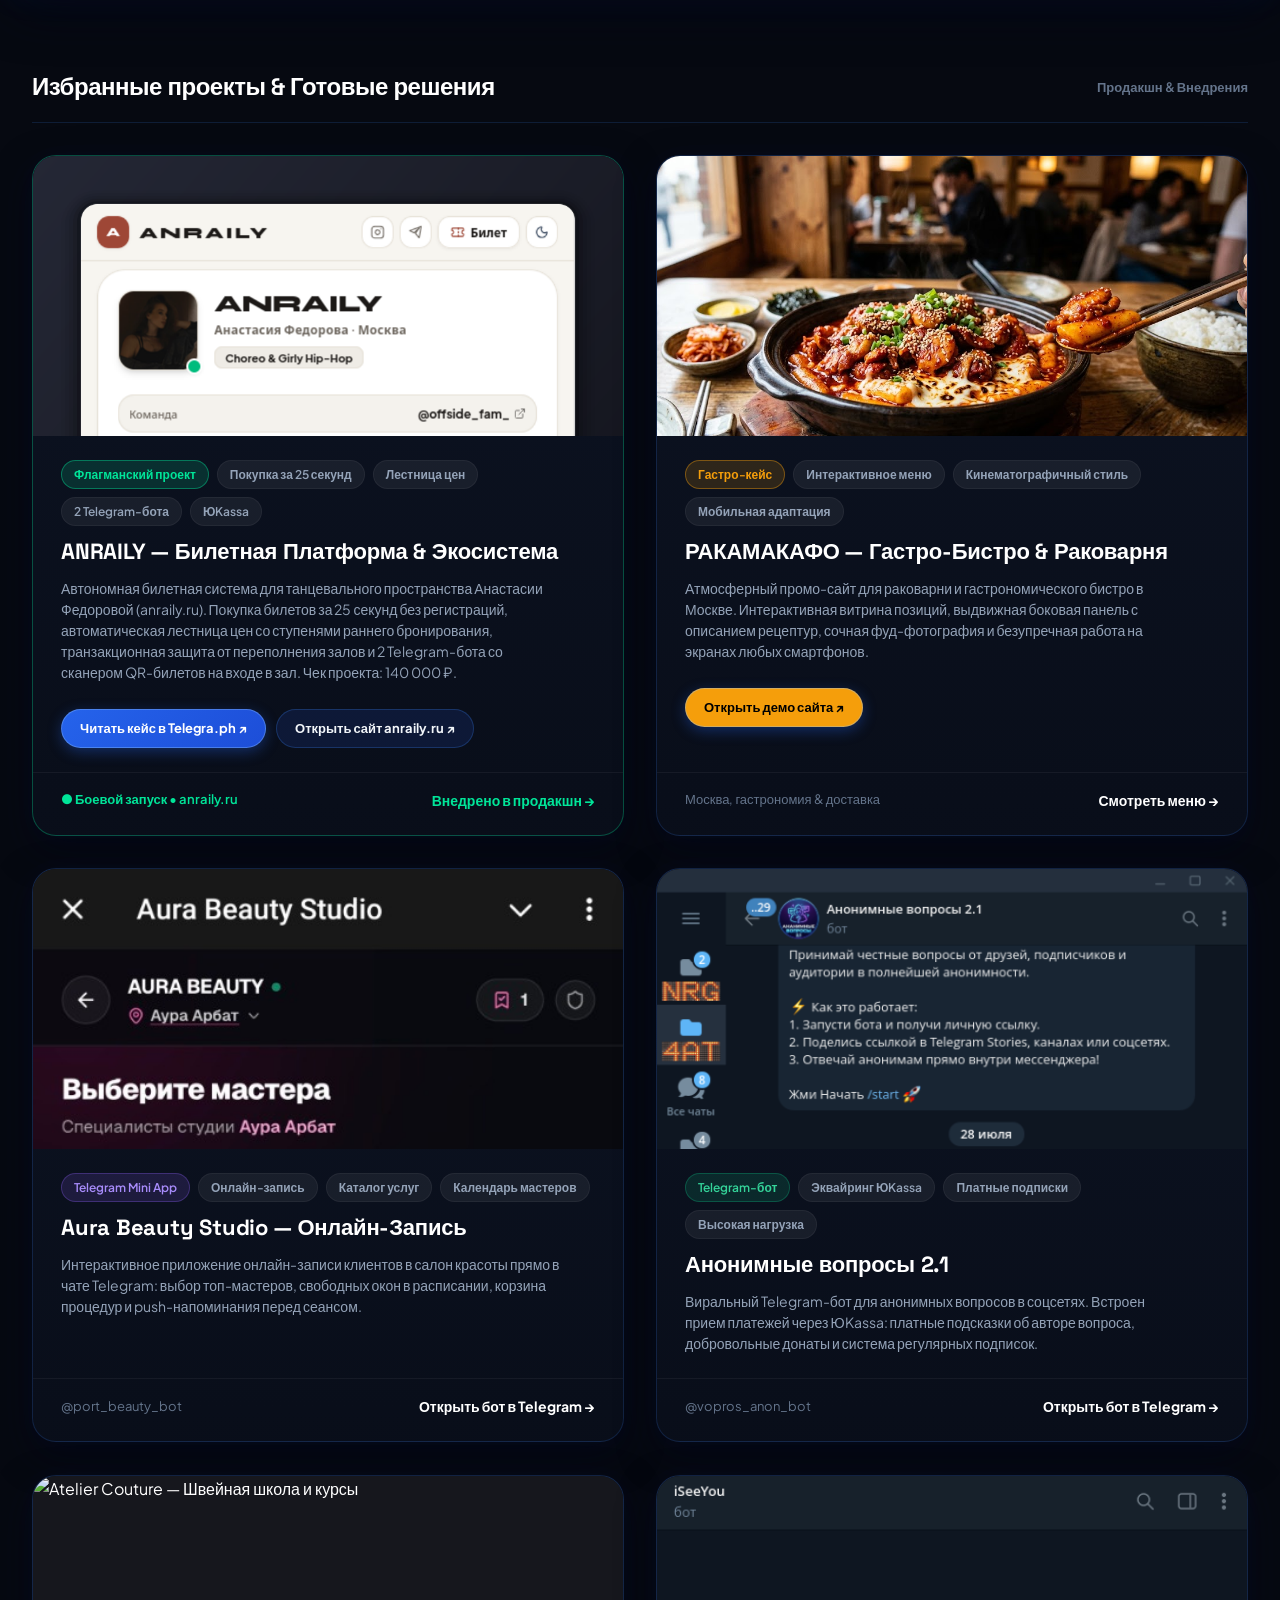
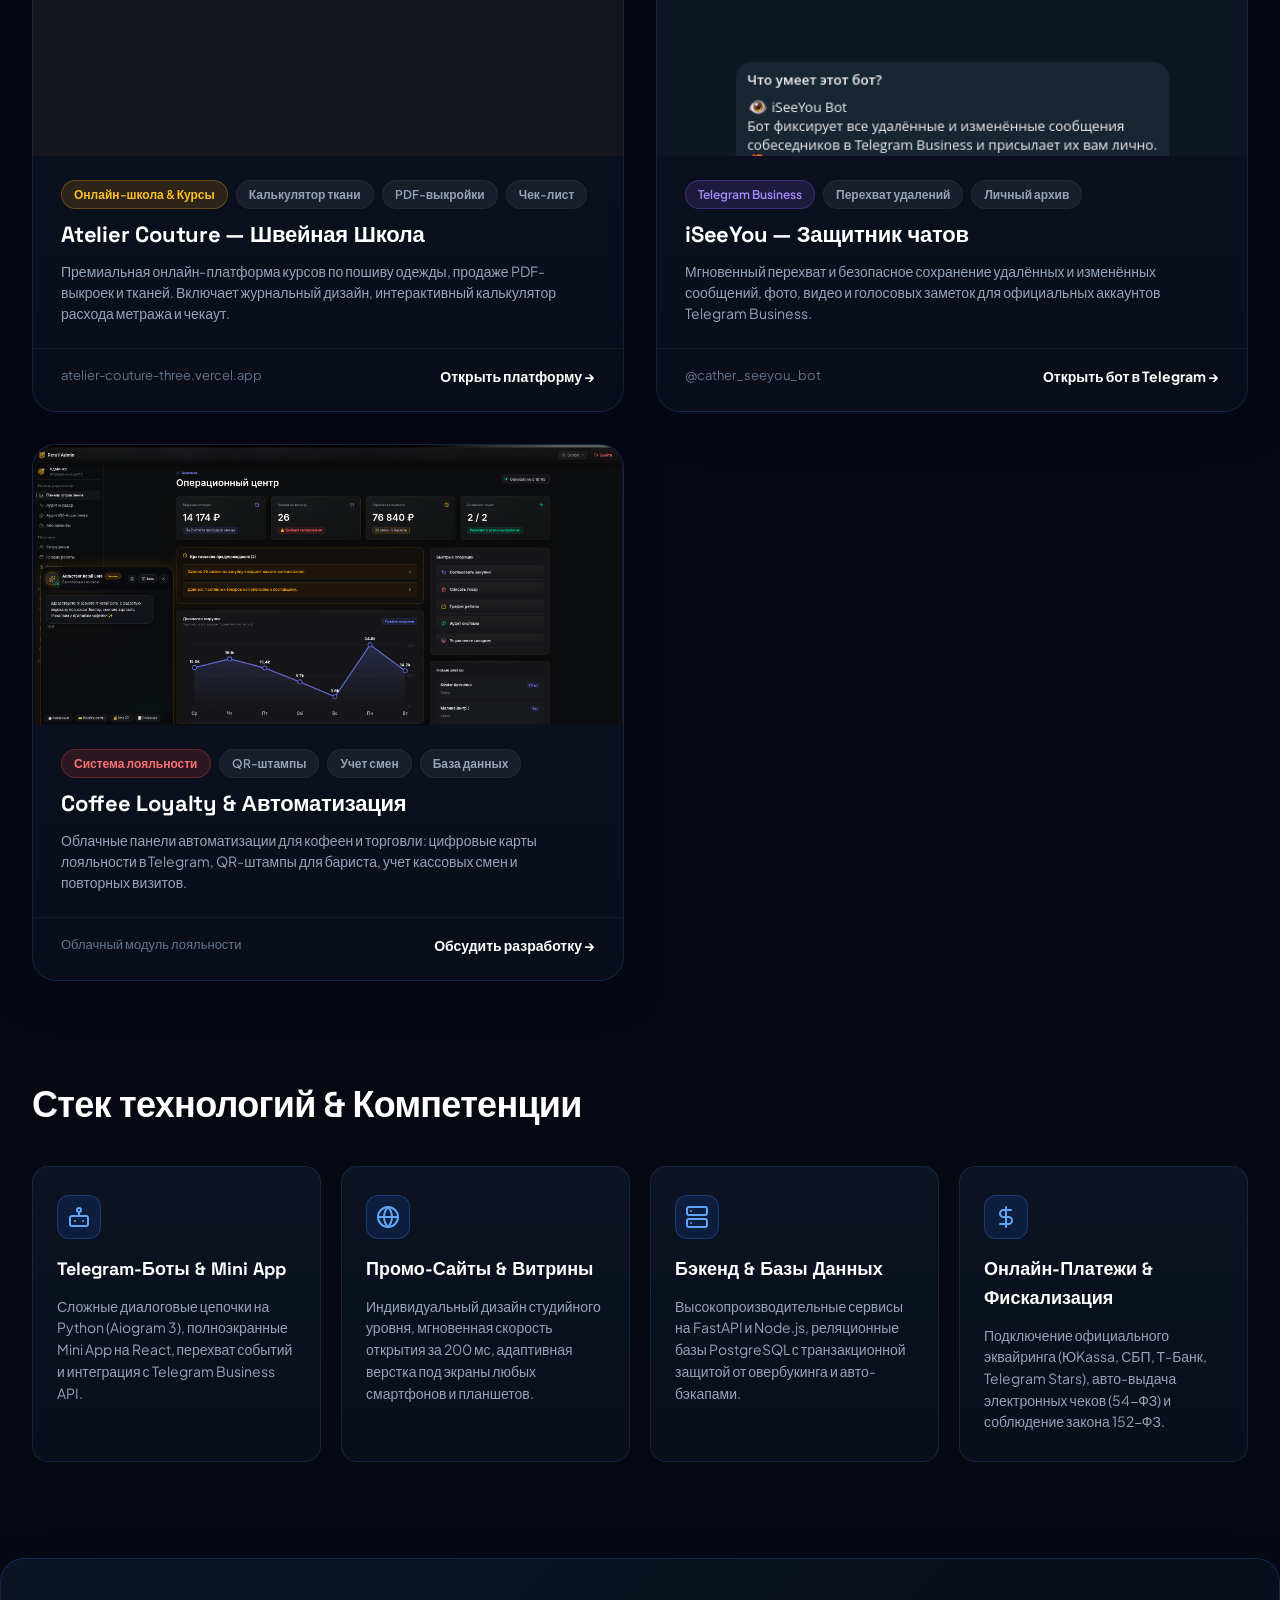
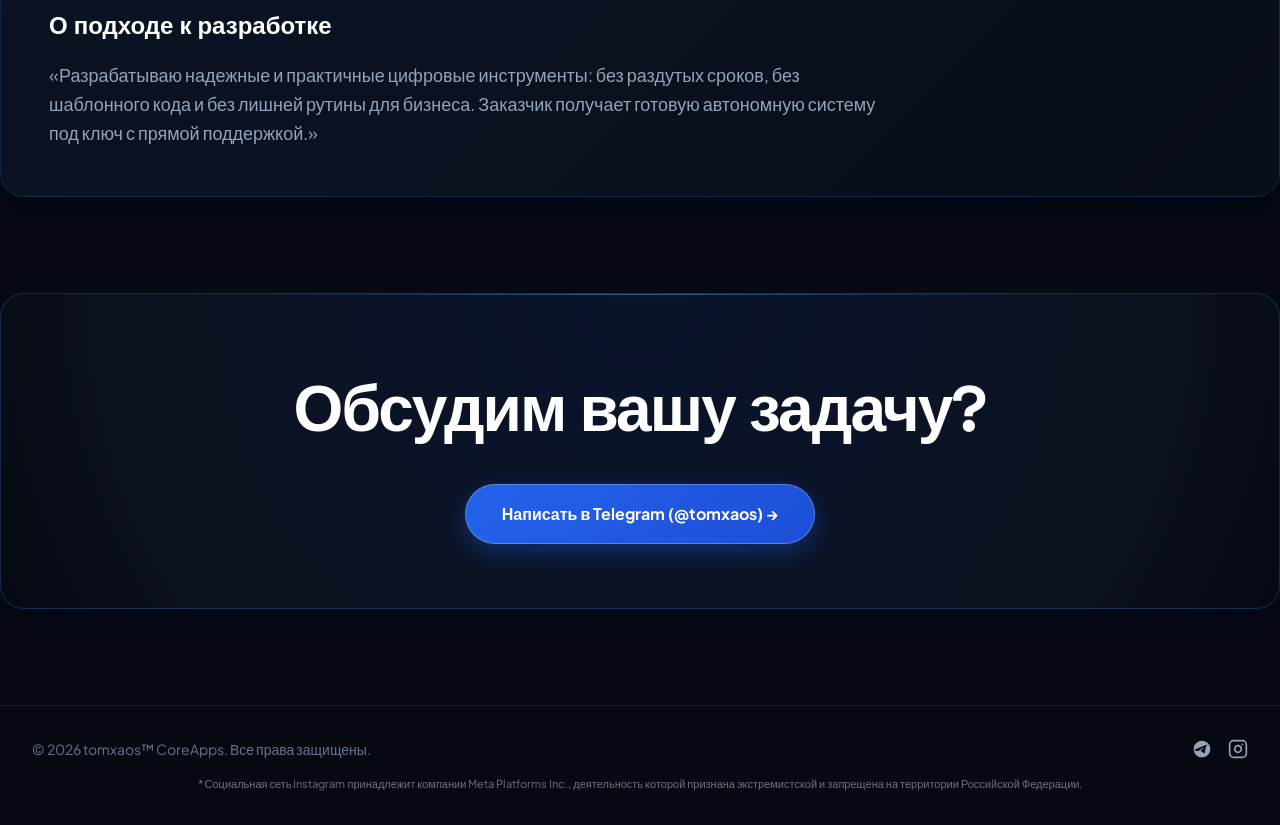
==== commit f587ccf6: "style: harmonise entire portfolio design with cobalt sapphire blue aesthetic" ====
--- a/index.html
+++ b/index.html
@@ -13,7 +13,7 @@
   <meta property="og:description" content="Разработка Telegram MiniApp, ботов любой сложности, интернет-магазинов, сайтов-визиток и систем автоматизации.">
   <meta property="og:image" content="https://tomxaos.ru/assets/retail-admin-saas.png">
   <meta name="twitter:card" content="summary_large_image">
-  <link rel="stylesheet" href="styles.css?v=6">
+  <link rel="stylesheet" href="styles.css?v=7">
 </head>
 <body>
 
--- a/styles.css
+++ b/styles.css
@@ -6,16 +6,16 @@
 @import url('https://fonts.googleapis.com/css2?family=Plus+Jakarta+Sans:ital,wght@0,400;0,500;0,600;0,700;1,400&family=Space+Grotesk:wght@500;600;700;800&display=swap');
 
 :root {
-  /* Color Tokens - Industrial Monolith Base */
-  --bg-main: #0a0c10;
-  --bg-surface: #13161d;
-  --bg-surface-hover: #1b1f28;
-  --bg-pill: rgba(19, 22, 29, 0.85);
+  /* Color Tokens - Designer Cobalt & Deep Sapphire Base */
+  --bg-main: #060911;
+  --bg-surface: #0c1220;
+  --bg-surface-hover: #131b2e;
+  --bg-pill: rgba(12, 18, 32, 0.85);
   
   --text-white: #ffffff;
-  --text-primary: #f1f4f9;
-  --text-muted: #949eb0;
-  --text-dim: #647084;
+  --text-primary: #f1f5f9;
+  --text-muted: #94a3b8;
+  --text-dim: #64748b;
   
   /* Curated Accent Accents */
   --accent-emerald: #00e599;
@@ -24,9 +24,10 @@
   --accent-red: #ef4444;
   --accent-orange: #f59e0b;
   --accent-blue: #3b82f6;
+  --accent-sapphire: #2563eb;
   
-  --border-color: rgba(255, 255, 255, 0.08);
-  --border-color-hover: rgba(0, 229, 153, 0.25);
+  --border-color: rgba(59, 130, 246, 0.16);
+  --border-color-hover: rgba(59, 130, 246, 0.45);
   
   --font-heading: 'Space Grotesk', -apple-system, sans-serif;
   --font-body: 'Plus Jakarta Sans', -apple-system, sans-serif;
@@ -58,6 +59,12 @@
   line-height: 1.6;
   overflow-x: hidden;
   width: 100%;
+  background-color: var(--bg-main);
+  background-image: 
+    radial-gradient(circle at 50% 0%, rgba(37, 99, 235, 0.14) 0%, transparent 600px),
+    radial-gradient(circle at 100% 40%, rgba(30, 58, 138, 0.08) 0%, transparent 700px),
+    radial-gradient(circle at 0% 80%, rgba(37, 99, 235, 0.07) 0%, transparent 600px);
+  background-attachment: fixed;
 }
 
 /* Accessibility: Focus Indicators */
@@ -223,25 +230,27 @@
   align-items: center;
   gap: 10px;
   padding: 6px 16px;
-  background: rgba(16, 185, 129, 0.08);
-  border: 1px solid rgba(16, 185, 129, 0.25);
+  background: linear-gradient(135deg, rgba(37, 99, 235, 0.15) 0%, rgba(13, 30, 60, 0.3) 100%);
+  border: 1px solid rgba(59, 130, 246, 0.35);
   border-radius: var(--radius-pill);
   width: fit-content;
+  box-shadow: 0 4px 14px rgba(37, 99, 235, 0.12);
 }
 
 .status-dot {
   width: 8px;
   height: 8px;
-  background-color: var(--accent-green);
+  background-color: #60a5fa;
   border-radius: 50%;
   display: inline-block;
-  box-shadow: 0 0 8px rgba(16, 185, 129, 0.6);
+  box-shadow: 0 0 10px rgba(96, 165, 250, 0.8);
 }
 
 .status-text {
   font-size: 13px;
-  font-weight: 600;
-  color: #34d399;
+  font-weight: 700;
+  color: #93c5fd;
+  letter-spacing: 0.02em;
 }
 
 .hero-display {
@@ -283,21 +292,24 @@
   width: 48px;
   height: 48px;
   border-radius: 50%;
-  background: var(--bg-surface);
-  border: 1px solid var(--border-color);
-  color: var(--text-white);
+  background: linear-gradient(135deg, rgba(37, 99, 235, 0.25) 0%, rgba(13, 27, 50, 0.9) 100%);
+  border: 1px solid rgba(59, 130, 246, 0.4);
+  color: #60a5fa;
   display: flex;
   align-items: center;
   justify-content: center;
   font-size: 20px;
   text-decoration: none;
-  transition: transform 0.2s cubic-bezier(0.16, 1, 0.3, 1), border-color 0.2s ease;
+  transition: transform 0.2s cubic-bezier(0.16, 1, 0.3, 1), border-color 0.2s ease, box-shadow 0.2s ease, color 0.2s ease;
+  box-shadow: 0 4px 16px rgba(37, 99, 235, 0.2);
 }
 
 @media (hover: hover) {
   .btn-circle-arrow:hover {
-    transform: translateY(-2px);
-    border-color: var(--border-color-hover);
+    transform: translateY(-2px) scale(1.05);
+    border-color: rgba(96, 165, 250, 0.8);
+    color: #ffffff;
+    box-shadow: 0 6px 20px rgba(37, 99, 235, 0.45);
   }
 }
 
@@ -341,21 +353,21 @@
   position: relative;
   display: flex;
   flex-direction: column;
-  background: var(--bg-surface);
-  border: 1px solid var(--border-color);
+  background: linear-gradient(180deg, rgba(13, 20, 36, 0.95) 0%, rgba(9, 14, 26, 0.98) 100%);
+  border: 1px solid rgba(59, 130, 246, 0.18);
   border-radius: var(--radius-xl);
   overflow: hidden;
   text-decoration: none;
   color: var(--text-white);
   transition: transform 0.3s cubic-bezier(0.16, 1, 0.3, 1), border-color 0.3s ease, box-shadow 0.3s ease;
-  box-shadow: 0 12px 32px rgba(0, 0, 0, 0.35);
+  box-shadow: 0 14px 36px rgba(2, 6, 23, 0.5), 0 0 20px rgba(37, 99, 235, 0.05);
 }
 
 @media (hover: hover) {
   .vivid-card:hover {
-    transform: translateY(-2px);
-    border-color: var(--border-color-hover);
-    box-shadow: 0 16px 40px rgba(0, 0, 0, 0.45);
+    transform: translateY(-3px);
+    border-color: rgba(96, 165, 250, 0.45);
+    box-shadow: 0 20px 48px rgba(2, 6, 23, 0.7), 0 0 28px rgba(37, 99, 235, 0.16);
   }
 }
 
@@ -504,20 +516,21 @@
 }
 
 .expertise-card-item {
-  background: var(--bg-surface);
-  border: 1px solid var(--border-color);
+  background: linear-gradient(180deg, rgba(14, 22, 38, 0.8) 0%, rgba(10, 16, 28, 0.9) 100%);
+  border: 1px solid rgba(59, 130, 246, 0.18);
   padding: 28px 24px;
   border-radius: var(--radius-lg);
   display: flex;
   flex-direction: column;
   gap: 12px;
-  transition: transform 0.2s ease, border-color 0.2s ease;
+  transition: transform 0.25s cubic-bezier(0.16, 1, 0.3, 1), border-color 0.25s ease, box-shadow 0.25s ease;
 }
 
 @media (hover: hover) {
   .expertise-card-item:hover {
-    transform: translateY(-2px);
-    border-color: var(--border-color-hover);
+    transform: translateY(-3px);
+    border-color: rgba(96, 165, 250, 0.45);
+    box-shadow: 0 12px 28px -10px rgba(37, 99, 235, 0.25);
   }
 }
 
@@ -525,11 +538,12 @@
   width: 44px;
   height: 44px;
   border-radius: var(--radius-md);
-  background: rgba(255, 255, 255, 0.05);
+  background: rgba(37, 99, 235, 0.15);
+  border: 1px solid rgba(59, 130, 246, 0.3);
   display: flex;
   align-items: center;
   justify-content: center;
-  color: var(--text-white);
+  color: #60a5fa;
   margin-bottom: 4px;
 }
 
@@ -551,10 +565,11 @@
    ========================================================= */
 .testimonials-section {
   margin-bottom: 96px;
-  background: var(--bg-surface);
-  border: 1px solid var(--border-color);
+  background: linear-gradient(135deg, rgba(14, 24, 44, 0.7) 0%, rgba(9, 15, 28, 0.85) 100%);
+  border: 1px solid rgba(59, 130, 246, 0.2);
   padding: 48px;
   border-radius: var(--radius-xl);
+  box-shadow: 0 16px 36px rgba(2, 6, 23, 0.6), 0 0 24px rgba(37, 99, 235, 0.06);
 }
 
 .testimonials-h2 {
@@ -794,18 +809,19 @@
 }
 
 .monitor-panel {
-  background: var(--bg-surface);
-  border: 1px solid var(--border-color);
+  background: linear-gradient(180deg, rgba(12, 18, 32, 0.95) 0%, rgba(8, 12, 22, 0.98) 100%);
+  border: 1px solid rgba(59, 130, 246, 0.22);
   border-radius: var(--radius-xl);
   padding: 32px;
   position: relative;
   overflow: hidden;
-  box-shadow: 0 20px 40px -15px rgba(0, 0, 0, 0.5);
-  transition: border-color 0.3s ease;
+  box-shadow: 0 24px 50px -15px rgba(2, 6, 23, 0.8), 0 0 30px rgba(37, 99, 235, 0.08);
+  transition: border-color 0.3s ease, box-shadow 0.3s ease;
 }
 
 .monitor-panel:hover {
-  border-color: rgba(0, 229, 153, 0.3);
+  border-color: rgba(96, 165, 250, 0.4);
+  box-shadow: 0 28px 60px -15px rgba(2, 6, 23, 0.9), 0 0 35px rgba(37, 99, 235, 0.14);
 }
 
 .monitor-top-bar {
@@ -815,7 +831,7 @@
   flex-wrap: wrap;
   gap: 16px;
   padding-bottom: 24px;
-  border-bottom: 1px solid rgba(255, 255, 255, 0.06);
+  border-bottom: 1px solid rgba(59, 130, 246, 0.15);
 }
 
 .monitor-brand-title {
@@ -869,10 +885,16 @@
 }
 
 .stat-box {
-  background: rgba(255, 255, 255, 0.02);
-  border: 1px solid rgba(255, 255, 255, 0.05);
+  background: rgba(18, 28, 48, 0.5);
+  border: 1px solid rgba(59, 130, 246, 0.14);
   border-radius: var(--radius-md);
   padding: 16px 20px;
+  transition: border-color 0.2s ease, background 0.2s ease;
+}
+
+.stat-box:hover {
+  background: rgba(24, 38, 66, 0.6);
+  border-color: rgba(96, 165, 250, 0.3);
 }
 
 .stat-box-label {
@@ -896,8 +918,8 @@
 
 .stat-box-sub {
   font-size: 12px;
-  color: var(--accent-emerald);
-  font-weight: 500;
+  color: #60a5fa;
+  font-weight: 600;
 }
 
 /* Services node grid */
@@ -920,8 +942,8 @@
 }
 
 .service-node {
-  background: rgba(255, 255, 255, 0.02);
-  border: 1px solid rgba(255, 255, 255, 0.07);
+  background: rgba(14, 23, 40, 0.6);
+  border: 1px solid rgba(59, 130, 246, 0.16);
   border-radius: var(--radius-md);
   padding: 18px 20px;
   display: flex;
@@ -935,10 +957,10 @@
 }
 
 .service-node:hover {
-  background: rgba(255, 255, 255, 0.04);
-  border-color: rgba(0, 229, 153, 0.4);
+  background: rgba(20, 34, 60, 0.75);
+  border-color: rgba(96, 165, 250, 0.5);
   transform: translateY(-3px);
-  box-shadow: 0 10px 25px -10px rgba(0, 229, 153, 0.15);
+  box-shadow: 0 12px 28px -10px rgba(37, 99, 235, 0.25);
 }
 
 .service-node-header {
@@ -1049,9 +1071,9 @@
   position: absolute;
   top: var(--mouse-y, -200px);
   left: var(--mouse-x, -200px);
-  width: 350px;
-  height: 350px;
-  background: radial-gradient(circle, rgba(0, 229, 153, 0.08) 0%, transparent 70%);
+  width: 380px;
+  height: 380px;
+  background: radial-gradient(circle, rgba(59, 130, 246, 0.12) 0%, transparent 70%);
   transform: translate(-50%, -50%);
   pointer-events: none;
   opacity: 0;
@@ -1076,7 +1098,7 @@
   display: inline-flex;
   align-items: center;
   gap: 6px;
-  padding: 8px 16px;
+  padding: 8px 18px;
   border-radius: var(--radius-pill);
   font-size: 13px;
   font-weight: 700;
@@ -1085,27 +1107,29 @@
 }
 
 .btn-card-primary {
-  background: var(--accent-emerald);
-  color: #050608;
+  background: linear-gradient(135deg, #2563eb 0%, #1d4ed8 100%);
+  color: #ffffff;
+  border: 1px solid rgba(147, 197, 253, 0.35);
+  box-shadow: 0 4px 14px rgba(37, 99, 235, 0.35);
 }
 
 .btn-card-primary:hover {
-  background: #00ffaa;
-  transform: translateY(-1px);
-  box-shadow: 0 4px 14px rgba(0, 229, 153, 0.4);
+  background: linear-gradient(135deg, #3b82f6 0%, #2563eb 100%);
+  transform: translateY(-2px);
+  box-shadow: 0 6px 20px rgba(37, 99, 235, 0.55);
 }
 
 .btn-card-secondary {
-  background: rgba(255, 255, 255, 0.06);
-  color: var(--text-primary);
-  border: 1px solid rgba(255, 255, 255, 0.1);
+  background: rgba(30, 58, 138, 0.25);
+  color: #f1f5f9;
+  border: 1px solid rgba(59, 130, 246, 0.25);
 }
 
 .btn-card-secondary:hover {
-  background: rgba(255, 255, 255, 0.12);
-  border-color: rgba(255, 255, 255, 0.2);
-  color: var(--text-white);
-  transform: translateY(-1px);
+  background: rgba(37, 99, 235, 0.35);
+  border-color: rgba(96, 165, 250, 0.5);
+  color: #ffffff;
+  transform: translateY(-2px);
 }
 
 @media (max-width: 900px) {
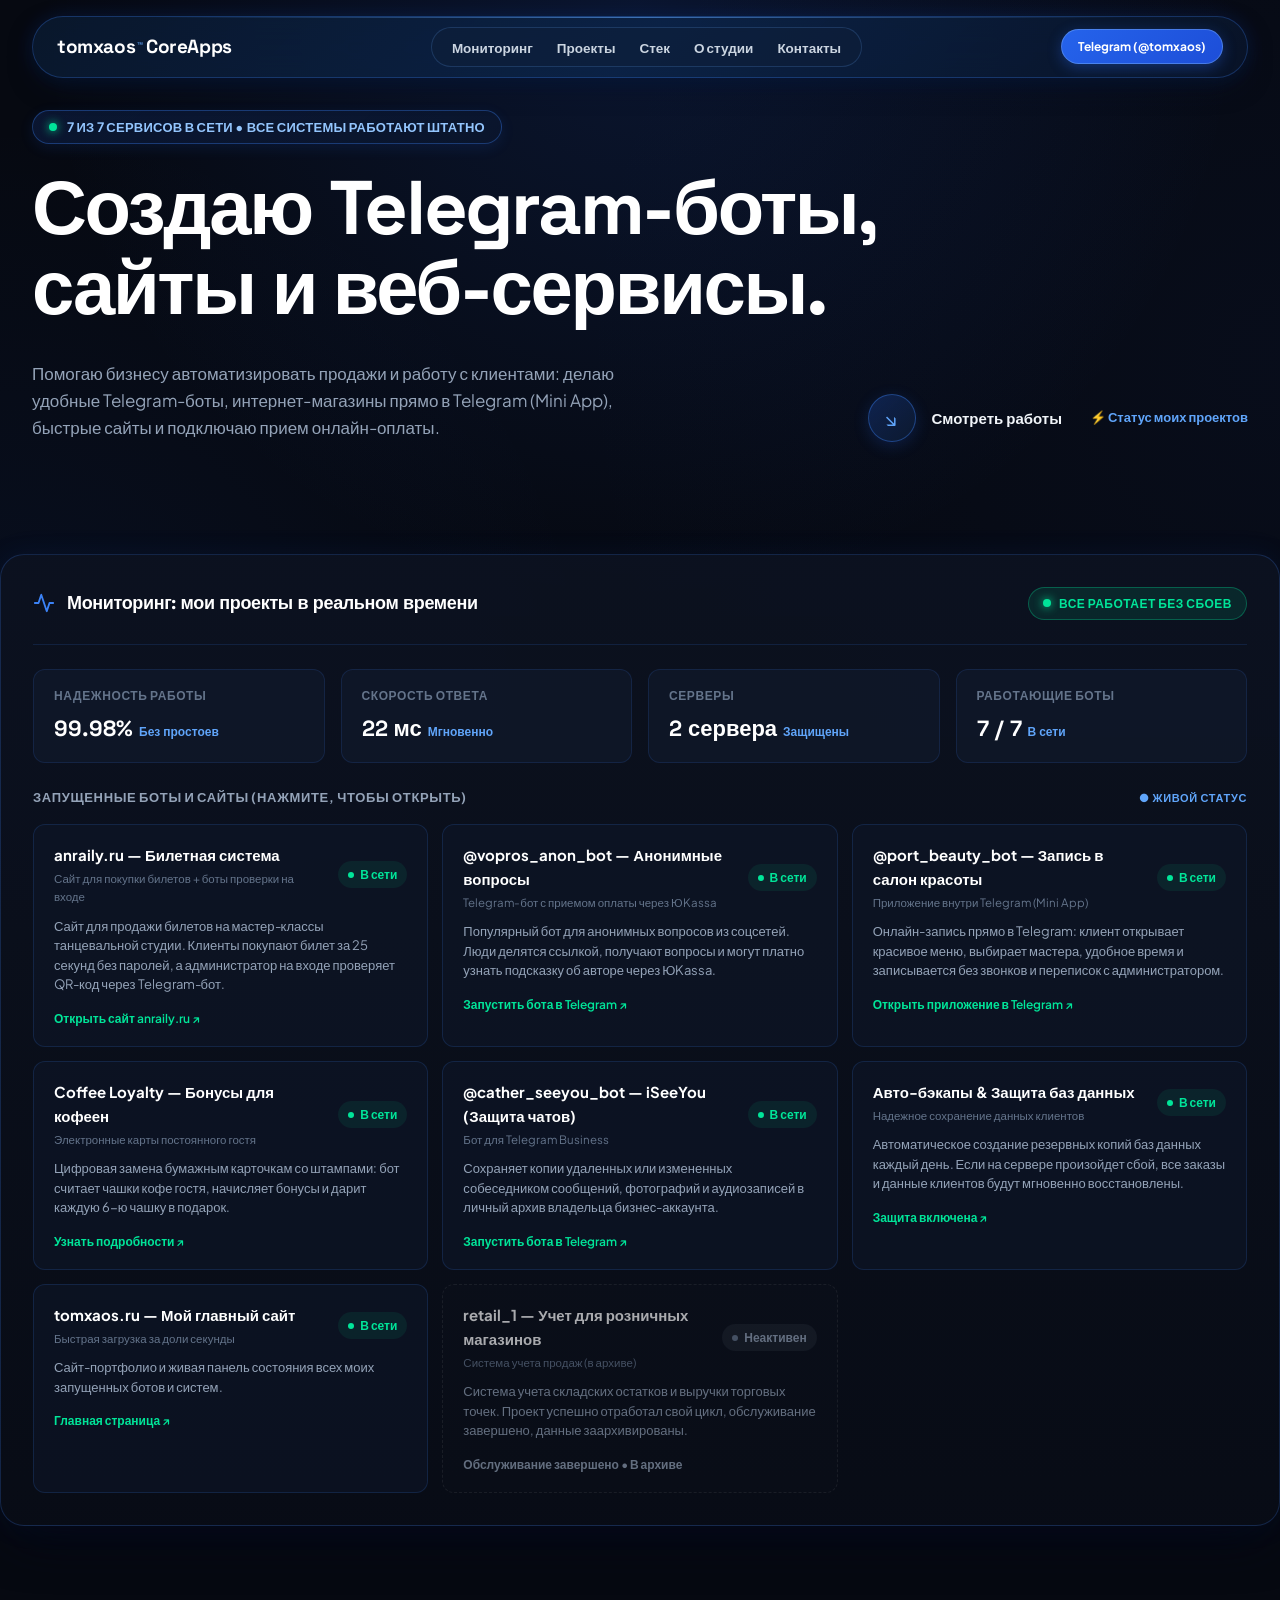
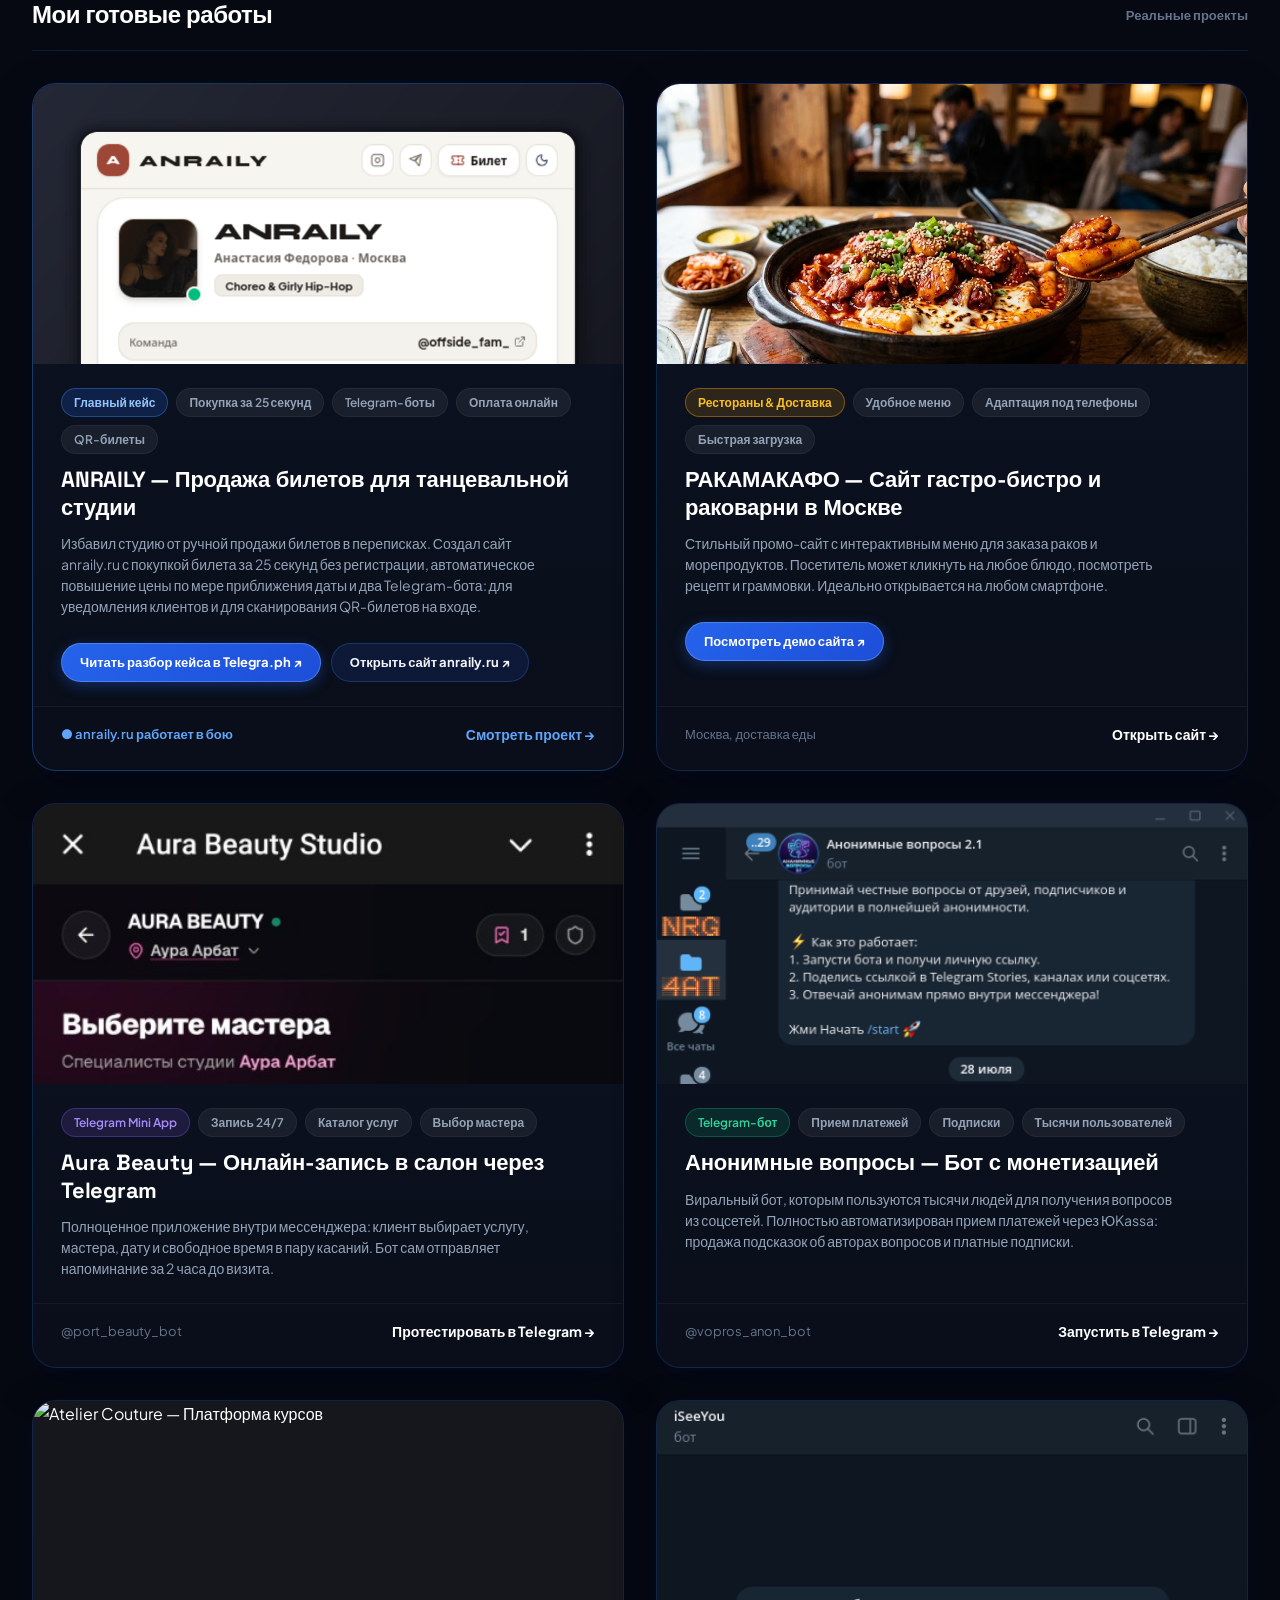
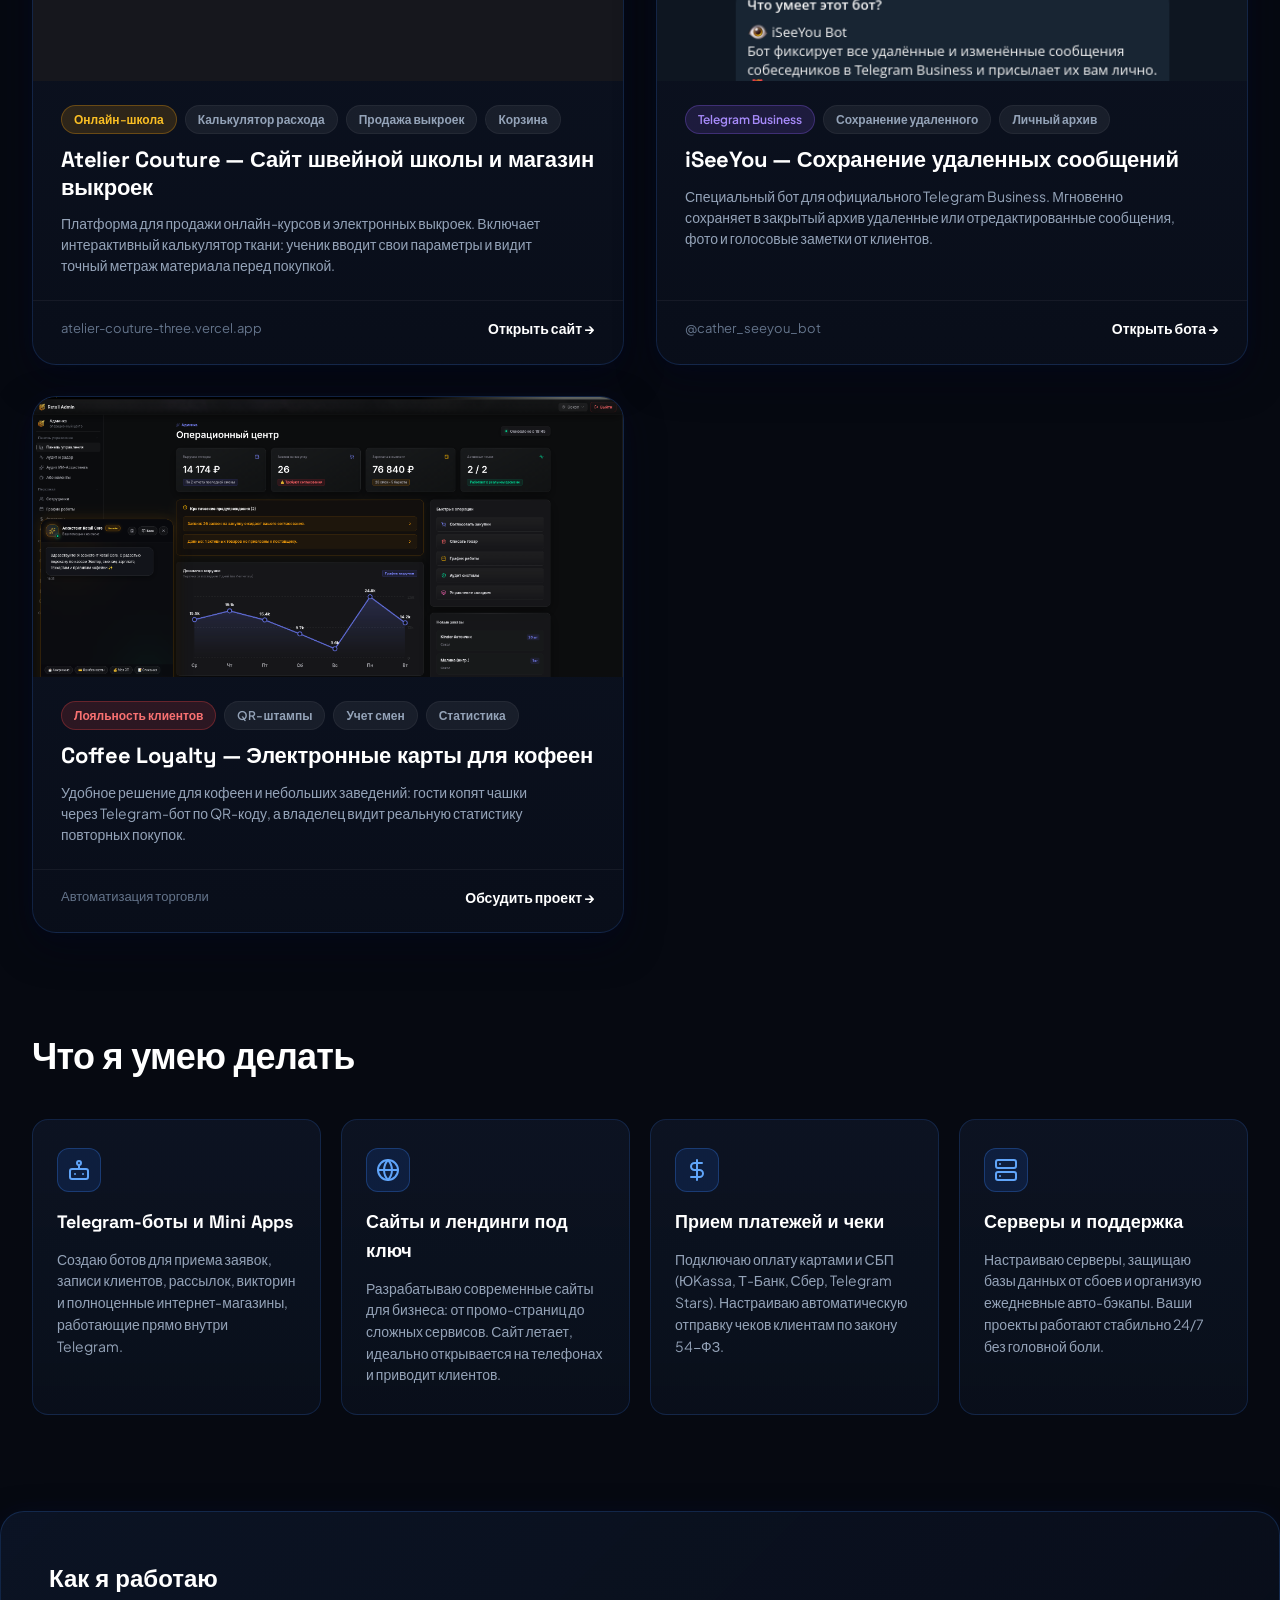
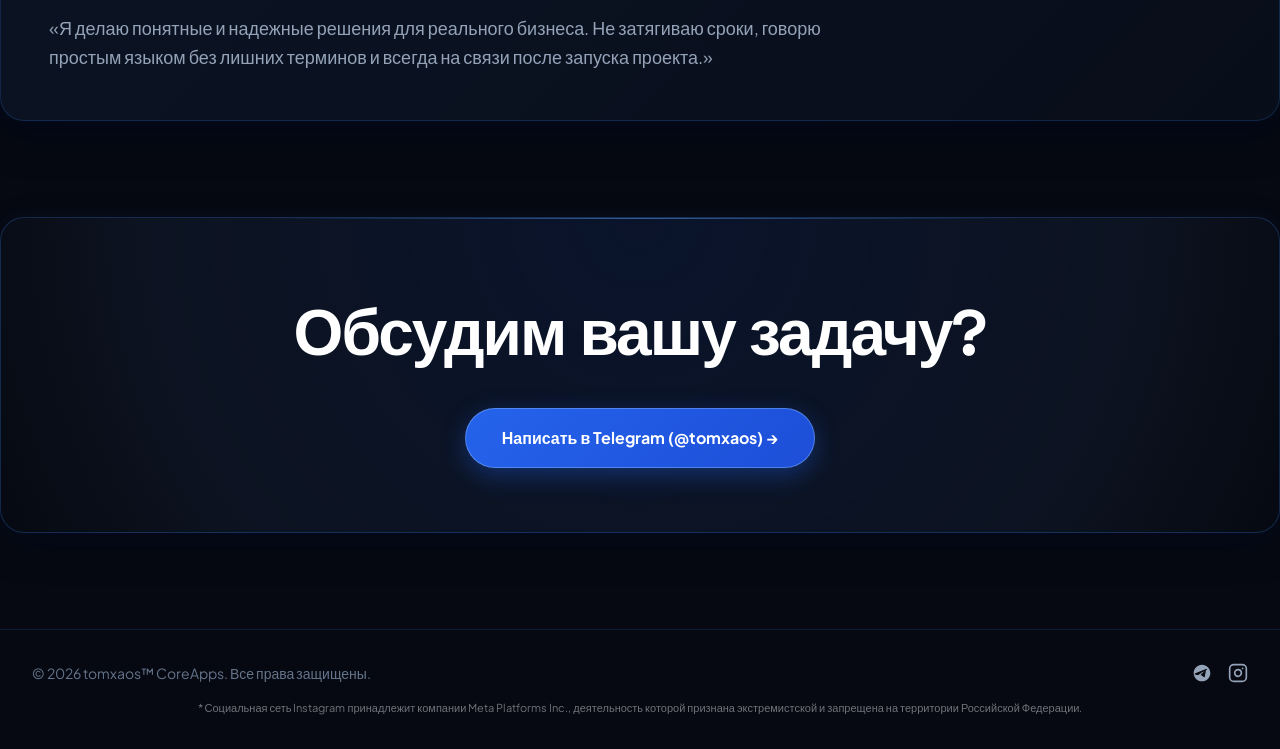
==== commit 4254bc52: "feat: simplify copywriting into plain customer language and optimize mobile responsive layout" ====
--- a/index.html
+++ b/index.html
@@ -13,7 +13,7 @@
   <meta property="og:description" content="Разработка Telegram MiniApp, ботов любой сложности, интернет-магазинов, сайтов-визиток и систем автоматизации.">
   <meta property="og:image" content="https://tomxaos.ru/assets/retail-admin-saas.png">
   <meta name="twitter:card" content="summary_large_image">
-  <link rel="stylesheet" href="styles.css?v=7">
+  <link rel="stylesheet" href="styles.css?v=8">
 </head>
 <body>
 
@@ -49,20 +49,20 @@
     </div>
 
     <h1 class="hero-display">
-      Инженерные Веб-Системы &amp;<br>
-      Telegram-Боты Под Ключ.
+      Создаю Telegram-боты,<br>
+      сайты и веб-сервисы.
     </h1>
 
     <div class="hero-grid">
       <p class="hero-desc">
-        Разработка автономных цифровых экосистем под брендом <strong>tomxaos™ CoreApps</strong>. Создаю высоконагруженные Telegram-боты, билетные платформы, Mini App, облачные панели управления и системы онлайн-платежей.
+        Помогаю бизнесу автоматизировать продажи и работу с клиентами: делаю удобные Telegram-боты, интернет-магазины прямо в Telegram (Mini App), быстрые сайты и подключаю прием онлайн-оплаты.
       </p>
 
       <div class="hero-cta-group">
-        <a href="#projects" class="btn-circle-arrow" aria-label="Смотреть проекты">↘</a>
-        <span style="font-weight: 700; font-size: 15px;">Смотреть проекты</span>
-        <a href="#monitoring" style="margin-left: 12px; font-size: 13px; color: var(--accent-emerald); text-decoration: none; font-weight: 700; display: inline-flex; align-items: center; gap: 6px;">
-          <span>⚡ Статус серверов</span>
+        <a href="#projects" class="btn-circle-arrow" aria-label="Смотреть работы">↘</a>
+        <span style="font-weight: 700; font-size: 15px;">Смотреть работы</span>
+        <a href="#monitoring" style="margin-left: 12px; font-size: 13px; color: #60a5fa; text-decoration: none; font-weight: 700; display: inline-flex; align-items: center; gap: 6px;">
+          <span>⚡ Статус моих проектов</span>
         </a>
       </div>
     </div>
@@ -73,41 +73,41 @@
     <div class="monitor-panel spotlight-card">
       <div class="monitor-top-bar">
         <div class="monitor-brand-title">
-          <svg width="22" height="22" viewBox="0 0 24 24" fill="none" stroke="var(--accent-emerald)" stroke-width="2" stroke-linecap="round" stroke-linejoin="round">
+          <svg width="22" height="22" viewBox="0 0 24 24" fill="none" stroke="#3b82f6" stroke-width="2" stroke-linecap="round" stroke-linejoin="round">
             <path d="M22 12h-4l-3 9L9 3l-3 9H2"></path>
           </svg>
-          <span>Мониторинг инфраструктуры и запущенных ботов</span>
+          <span>Мониторинг: мои проекты в реальном времени</span>
         </div>
         <div class="live-pulse-badge">
           <span class="pulse-dot-green"></span>
-          <span>Все узлы работают штатно</span>
+          <span>Все работает без сбоев</span>
         </div>
       </div>
 
       <!-- Telemetry Stats -->
       <div class="monitor-stats-grid">
         <div class="stat-box">
-          <div class="stat-box-label">Бесперебойность (90 дней)</div>
-          <div class="stat-box-value">99.98% <span class="stat-box-sub">Стабильно</span></div>
+          <div class="stat-box-label">Надежность работы</div>
+          <div class="stat-box-value">99.98% <span class="stat-box-sub">Без простоев</span></div>
         </div>
         <div class="stat-box">
-          <div class="stat-box-label">Скорость отклика (пинг)</div>
-          <div class="stat-box-value" id="live-ping-val">22 мс <span class="stat-box-sub">Быстро</span></div>
+          <div class="stat-box-label">Скорость ответа</div>
+          <div class="stat-box-value" id="live-ping-val">22 мс <span class="stat-box-sub">Мгновенно</span></div>
         </div>
         <div class="stat-box">
-          <div class="stat-box-label">Серверные кластеры</div>
-          <div class="stat-box-value">2 сервера <span class="stat-box-sub">Облако + VPS</span></div>
+          <div class="stat-box-label">Серверы</div>
+          <div class="stat-box-value">2 сервера <span class="stat-box-sub">Защищены</span></div>
         </div>
         <div class="stat-box">
-          <div class="stat-box-label">Сервисы в сети</div>
-          <div class="stat-box-value">7 / 7 <span class="stat-box-sub">Активны</span></div>
+          <div class="stat-box-label">Работающие боты</div>
+          <div class="stat-box-value">7 / 7 <span class="stat-box-sub">В сети</span></div>
         </div>
       </div>
 
       <!-- Active Services Matrix -->
       <div class="services-matrix-title">
-        <span>Активные боты и веб-системы (нажмите для перехода)</span>
-        <span style="font-size: 11px; color: var(--accent-emerald); font-weight: 600;">● Прямая связь с сервером</span>
+        <span>Запущенные боты и сайты (нажмите, чтобы открыть)</span>
+        <span style="font-size: 11px; color: #60a5fa; font-weight: 600;">● Живой статус</span>
       </div>
 
       <div class="services-nodes-grid">
@@ -117,17 +117,17 @@
           <div class="service-node-header">
             <div class="service-info-col">
               <div class="service-name">
-                <span>anraily.ru — Платформа ANRAILY</span>
-              </div>
-              <div class="service-stack">FastAPI • PostgreSQL • React 19 • ЮKassa</div>
-            </div>
-            <div class="service-status-col">
-              <span class="node-dot"></span>
-              <span>В сети</span>
-            </div>
-          </div>
-          <div class="service-desc">
-            Автономная билетная система для танцевального пространства Анастасии Федоровой: покупка билета за 25 секунд без регистраций, динамическое повышение цен ступенями и мобильный QR-сканер на входе.
+                <span>anraily.ru — Билетная система</span>
+              </div>
+              <div class="service-stack">Сайт для покупки билетов + боты проверки на входе</div>
+            </div>
+            <div class="service-status-col">
+              <span class="node-dot"></span>
+              <span>В сети</span>
+            </div>
+          </div>
+          <div class="service-desc">
+            Сайт для продажи билетов на мастер-классы танцевальной студии. Клиенты покупают билет за 25 секунд без паролей, а администратор на входе проверяет QR-код через Telegram-бот.
           </div>
           <div class="service-action-hint">
             <span>Открыть сайт anraily.ru ↗</span>
@@ -139,17 +139,17 @@
           <div class="service-node-header">
             <div class="service-info-col">
               <div class="service-name">
-                <span>@vopros_anon_bot — Анонимные вопросы 2.1</span>
-              </div>
-              <div class="service-stack">Aiogram 3 • Вебхуки • ЮKassa API</div>
-            </div>
-            <div class="service-status-col">
-              <span class="node-dot"></span>
-              <span>В сети</span>
-            </div>
-          </div>
-          <div class="service-desc">
-            Виральный Telegram-бот для анонимных вопросов. Встроен прием платежей через ЮKassa: платные подсказки об авторе вопроса, подписки и донаты.
+                <span>@vopros_anon_bot — Анонимные вопросы</span>
+              </div>
+              <div class="service-stack">Telegram-бот с приемом оплаты через ЮKassa</div>
+            </div>
+            <div class="service-status-col">
+              <span class="node-dot"></span>
+              <span>В сети</span>
+            </div>
+          </div>
+          <div class="service-desc">
+            Популярный бот для анонимных вопросов из соцсетей. Люди делятся ссылкой, получают вопросы и могут платно узнать подсказку об авторе через ЮKassa.
           </div>
           <div class="service-action-hint">
             <span>Запустить бота в Telegram ↗</span>
@@ -161,20 +161,20 @@
           <div class="service-node-header">
             <div class="service-info-col">
               <div class="service-name">
-                <span>@port_beauty_bot — Aura Beauty Studio</span>
-              </div>
-              <div class="service-stack">Telegram Mini App • WebApp • Корзина услуг</div>
-            </div>
-            <div class="service-status-col">
-              <span class="node-dot"></span>
-              <span>В сети</span>
-            </div>
-          </div>
-          <div class="service-desc">
-            Интерактивный Mini App онлайн-записи клиентов в салон красоты прямо в Telegram: выбор мастеров, расписания свободных окон, корзина процедур и push-напоминания.
-          </div>
-          <div class="service-action-hint">
-            <span>Открыть Mini App в Telegram ↗</span>
+                <span>@port_beauty_bot — Запись в салон красоты</span>
+              </div>
+              <div class="service-stack">Приложение внутри Telegram (Mini App)</div>
+            </div>
+            <div class="service-status-col">
+              <span class="node-dot"></span>
+              <span>В сети</span>
+            </div>
+          </div>
+          <div class="service-desc">
+            Онлайн-запись прямо в Telegram: клиент открывает красивое меню, выбирает мастера, удобное время и записывается без звонков и переписок с администратором.
+          </div>
+          <div class="service-action-hint">
+            <span>Открыть приложение в Telegram ↗</span>
           </div>
         </a>
 
@@ -183,20 +183,20 @@
           <div class="service-node-header">
             <div class="service-info-col">
               <div class="service-name">
-                <span>Coffee Loyalty SaaS — Лояльность кофеен</span>
-              </div>
-              <div class="service-stack">Node.js • Порт :3008 • База лояльности</div>
-            </div>
-            <div class="service-status-col">
-              <span class="node-dot"></span>
-              <span>В сети</span>
-            </div>
-          </div>
-          <div class="service-desc">
-            Электронные штамп-карты «6-й кофе в подарок» в Telegram-боте вместо бумажных флаеров, QR-сканер для бариста и статистика постоянных гостей.
-          </div>
-          <div class="service-action-hint">
-            <span>Обсудить внедрение с разработчиком ↗</span>
+                <span>Coffee Loyalty — Бонусы для кофеен</span>
+              </div>
+              <div class="service-stack">Электронные карты постоянного гостя</div>
+            </div>
+            <div class="service-status-col">
+              <span class="node-dot"></span>
+              <span>В сети</span>
+            </div>
+          </div>
+          <div class="service-desc">
+            Цифровая замена бумажным карточкам со штампами: бот считает чашки кофе гостя, начисляет бонусы и дарит каждую 6-ю чашку в подарок.
+          </div>
+          <div class="service-action-hint">
+            <span>Узнать подробности ↗</span>
           </div>
         </a>
 
@@ -205,17 +205,17 @@
           <div class="service-node-header">
             <div class="service-info-col">
               <div class="service-name">
-                <span>@cather_seeyou_bot — iSeeYou (Защитник чатов)</span>
-              </div>
-              <div class="service-stack">Telegram Business API • Архив медиа</div>
-            </div>
-            <div class="service-status-col">
-              <span class="node-dot"></span>
-              <span>В сети</span>
-            </div>
-          </div>
-          <div class="service-desc">
-            Моментальный перехват и безопасное сохранение удаленных или измененных сообщений, фото, видео и голосовых заметок для аккаунтов Telegram Business.
+                <span>@cather_seeyou_bot — iSeeYou (Защита чатов)</span>
+              </div>
+              <div class="service-stack">Бот для Telegram Business</div>
+            </div>
+            <div class="service-status-col">
+              <span class="node-dot"></span>
+              <span>В сети</span>
+            </div>
+          </div>
+          <div class="service-desc">
+            Сохраняет копии удаленных или измененных собеседником сообщений, фотографий и аудиозаписей в личный архив владельца бизнес-аккаунта.
           </div>
           <div class="service-action-hint">
             <span>Запустить бота в Telegram ↗</span>
@@ -227,20 +227,20 @@
           <div class="service-node-header">
             <div class="service-info-col">
               <div class="service-name">
-                <span>Боты Резервного Копирования &amp; Защита от Сбоев</span>
-              </div>
-              <div class="service-stack">PostgreSQL • Авто-дампы • Защищенный контур</div>
-            </div>
-            <div class="service-status-col">
-              <span class="node-dot"></span>
-              <span>В сети</span>
-            </div>
-          </div>
-          <div class="service-desc">
-            Непрерывное создание изолированных резервных копий баз данных и файлов проектов по расписанию. Стабильная работа и мгновенное восстановление всех сервисов на случай любых внезапных сбоев или аварий сервера без потери данных клиентов.
-          </div>
-          <div class="service-action-hint">
-            <span>Защита данных активна ↗</span>
+                <span>Авто-бэкапы &amp; Защита баз данных</span>
+              </div>
+              <div class="service-stack">Надежное сохранение данных клиентов</div>
+            </div>
+            <div class="service-status-col">
+              <span class="node-dot"></span>
+              <span>В сети</span>
+            </div>
+          </div>
+          <div class="service-desc">
+            Автоматическое создание резервных копий баз данных каждый день. Если на сервере произойдет сбой, все заказы и данные клиентов будут мгновенно восстановлены.
+          </div>
+          <div class="service-action-hint">
+            <span>Защита включена ↗</span>
           </div>
         </a>
 
@@ -249,20 +249,20 @@
           <div class="service-node-header">
             <div class="service-info-col">
               <div class="service-name">
-                <span>tomxaos.ru — Центральный веб-узел студии</span>
-              </div>
-              <div class="service-stack">Глобальная сеть Vercel Edge CDN</div>
-            </div>
-            <div class="service-status-col">
-              <span class="node-dot"></span>
-              <span>В сети</span>
-            </div>
-          </div>
-          <div class="service-desc">
-            Главный портал студии, витрина готовых решений и открытый мониторинг доступности сервисов в режиме реального времени.
-          </div>
-          <div class="service-action-hint">
-            <span>Перейти на главную ↗</span>
+                <span>tomxaos.ru — Мой главный сайт</span>
+              </div>
+              <div class="service-stack">Быстрая загрузка за доли секунды</div>
+            </div>
+            <div class="service-status-col">
+              <span class="node-dot"></span>
+              <span>В сети</span>
+            </div>
+          </div>
+          <div class="service-desc">
+            Сайт-портфолио и живая панель состояния всех моих запущенных ботов и систем.
+          </div>
+          <div class="service-action-hint">
+            <span>Главная страница ↗</span>
           </div>
         </a>
 
@@ -271,9 +271,9 @@
           <div class="service-node-header">
             <div class="service-info-col">
               <div class="service-name">
-                <span>retail_1 — Платформа розничной аналитики</span>
-              </div>
-              <div class="service-stack">Next.js • PostgreSQL • Аналитический контур</div>
+                <span>retail_1 — Учет для розничных магазинов</span>
+              </div>
+              <div class="service-stack">Система учета продаж (в архиве)</div>
             </div>
             <div class="service-status-col status-inactive">
               <span class="node-dot node-dot-muted"></span>
@@ -281,7 +281,7 @@
             </div>
           </div>
           <div class="service-desc">
-            Система автоматизации учета и сбора метрик розничных продаж. Обслуживание проекта завершено, серверный контур переведен в архивный режим с сохранением резервных дампов.
+            Система учета складских остатков и выручки торговых точек. Проект успешно отработал свой цикл, обслуживание завершено, данные заархивированы.
           </div>
           <div class="service-action-hint action-hint-inactive">
             <span>Обслуживание завершено • В архиве</span>
@@ -295,31 +295,31 @@
   <!-- 3. PROJECTS 2x2 VIVID CARDS GRID -->
   <section id="projects" class="projects-section container">
     <div class="section-header-block">
-      <div class="section-title-label">Избранные проекты &amp; Готовые решения</div>
-      <div class="section-badge">Продакшн &amp; Внедрения</div>
+      <div class="section-title-label">Мои готовые работы</div>
+      <div class="section-badge">Реальные проекты</div>
     </div>
 
     <div class="projects-vivid-grid">
 
       <!-- CARD 1: FLAGSHIP ANRAILY EVENT PLATFORM & TELEGRAM ECOSYSTEM -->
-      <div class="vivid-card card-emerald spotlight-card" style="border-color: rgba(0, 229, 153, 0.3);">
-        <div class="real-image-container">
-          <img src="assets/anraily-showcase.png" alt="ANRAILY Platform — Танцевальное пространство Анастасии Федоровой" class="real-img-preview">
-        </div>
-        <div class="vivid-card-body">
-          <div class="tags-row">
-            <span class="tag-badge tag-badge-highlight" style="background: rgba(0, 229, 153, 0.15); color: var(--accent-emerald); border-color: rgba(0, 229, 153, 0.4);">Флагманский проект</span>
+      <div class="vivid-card card-emerald spotlight-card" style="border-color: rgba(59, 130, 246, 0.35);">
+        <div class="real-image-container">
+          <img src="assets/anraily-showcase.png" alt="ANRAILY Platform — Билетная система для студии танцев" class="real-img-preview">
+        </div>
+        <div class="vivid-card-body">
+          <div class="tags-row">
+            <span class="tag-badge tag-badge-highlight" style="background: rgba(37, 99, 235, 0.2); color: #93c5fd; border-color: rgba(59, 130, 246, 0.4);">Главный кейс</span>
             <span class="tag-badge">Покупка за 25 секунд</span>
-            <span class="tag-badge">Лестница цен</span>
-            <span class="tag-badge">2 Telegram-бота</span>
-            <span class="tag-badge">ЮKassa</span>
-          </div>
-          <div class="vivid-card-title">ANRAILY — Билетная Платформа &amp; Экосистема</div>
-          <div class="vivid-card-sub">Автономная билетная система для танцевального пространства Анастасии Федоровой (anraily.ru). Покупка билетов за 25 секунд без регистраций, автоматическая лестница цен со ступенями раннего бронирования, транзакционная защита от переполнения залов и 2 Telegram-бота со сканером QR-билетов на входе в зал. Чек проекта: 140 000 ₽.</div>
+            <span class="tag-badge">Telegram-боты</span>
+            <span class="tag-badge">Оплата онлайн</span>
+            <span class="tag-badge">QR-билеты</span>
+          </div>
+          <div class="vivid-card-title">ANRAILY — Продажа билетов для танцевальной студии</div>
+          <div class="vivid-card-sub">Избавил студию от ручной продажи билетов в переписках. Создал сайт anraily.ru с покупкой билета за 25 секунд без регистрации, автоматическое повышение цены по мере приближения даты и два Telegram-бота: для уведомления клиентов и для сканирования QR-билетов на входе.</div>
           
           <div class="card-actions-row">
             <a href="https://telegra.ph/Kak-my-izbavili-tancevalnuyu-studiyu-ot-ada-v-direkte-i-sdelali-pokupku-biletov-za-25-sekund-Kejs-ANRAILY-09-21" target="_blank" rel="noopener noreferrer" class="btn-card-action btn-card-primary">
-              <span>Читать кейс в Telegra.ph ↗</span>
+              <span>Читать разбор кейса в Telegra.ph ↗</span>
             </a>
             <a href="https://anraily.ru" target="_blank" rel="noopener noreferrer" class="btn-card-action btn-card-secondary">
               <span>Открыть сайт anraily.ru ↗</span>
@@ -327,139 +327,139 @@
           </div>
         </div>
         <div class="vivid-card-footer">
-          <span style="font-size: 13px; color: var(--accent-emerald); font-weight: 600;">● Боевой запуск • anraily.ru</span>
-          <div class="card-arrow-action" style="color: var(--accent-emerald);">Внедрено в продакшн →</div>
+          <span style="font-size: 13px; color: #60a5fa; font-weight: 600;">● anraily.ru работает в бою</span>
+          <div class="card-arrow-action" style="color: #60a5fa;">Смотреть проект →</div>
         </div>
       </div>
 
       <!-- CARD 2: RAKAMAKAFO CRAYFISH & GASTRO BISTRO MOSCOW -->
       <div class="vivid-card card-orange spotlight-card">
         <div class="real-image-container">
-          <img src="assets/rakamakafo-preview.jpg" alt="РАКАМАКАФО — Гастро-бистро и раковарня Москва" class="real-img-preview">
-        </div>
-        <div class="vivid-card-body">
-          <div class="tags-row">
-            <span class="tag-badge tag-badge-highlight" style="background: rgba(245, 158, 11, 0.15); color: var(--accent-orange); border-color: rgba(245, 158, 11, 0.4);">Гастро-кейс</span>
-            <span class="tag-badge">Интерактивное меню</span>
-            <span class="tag-badge">Кинематографичный стиль</span>
-            <span class="tag-badge">Мобильная адаптация</span>
-          </div>
-          <div class="vivid-card-title">РАКАМАКАФО — Гастро-Бистро &amp; Раковарня</div>
-          <div class="vivid-card-sub">Атмосферный промо-сайт для раковарни и гастрономического бистро в Москве. Интерактивная витрина позиций, выдвижная боковая панель с описанием рецептур, сочная фуд-фотография и безупречная работа на экранах любых смартфонов.</div>
+          <img src="assets/rakamakafo-preview.jpg" alt="РАКАМАКАФО — Сайт для гастро-бистро и раковарни" class="real-img-preview">
+        </div>
+        <div class="vivid-card-body">
+          <div class="tags-row">
+            <span class="tag-badge tag-badge-highlight" style="background: rgba(245, 158, 11, 0.15); color: #fbbf24; border-color: rgba(245, 158, 11, 0.4);">Рестораны &amp; Доставка</span>
+            <span class="tag-badge">Удобное меню</span>
+            <span class="tag-badge">Адаптация под телефоны</span>
+            <span class="tag-badge">Быстрая загрузка</span>
+          </div>
+          <div class="vivid-card-title">РАКАМАКАФО — Сайт гастро-бистро и раковарни в Москве</div>
+          <div class="vivid-card-sub">Стильный промо-сайт с интерактивным меню для заказа раков и морепродуктов. Посетитель может кликнуть на любое блюдо, посмотреть рецепт и граммовки. Идеально открывается на любом смартфоне.</div>
           
           <div class="card-actions-row">
-            <a href="/rakamakafo/index.html" target="_blank" rel="noopener noreferrer" class="btn-card-action btn-card-primary" style="background: var(--accent-orange); color: #000;">
-              <span>Открыть демо сайта ↗</span>
+            <a href="/rakamakafo/index.html" target="_blank" rel="noopener noreferrer" class="btn-card-action btn-card-primary">
+              <span>Посмотреть демо сайта ↗</span>
             </a>
           </div>
         </div>
         <div class="vivid-card-footer">
-          <span style="font-size: 13px; color: var(--text-dim);">Москва, гастрономия &amp; доставка</span>
-          <div class="card-arrow-action">Смотреть меню →</div>
+          <span style="font-size: 13px; color: var(--text-dim);">Москва, доставка еды</span>
+          <div class="card-arrow-action">Открыть сайт →</div>
         </div>
       </div>
 
       <!-- CARD 3: REAL AURA BEAUTY STUDIO TELEGRAM MINIAPP (@port_beauty_bot) -->
       <a href="https://t.me/port_beauty_bot" target="_blank" rel="noopener noreferrer" class="vivid-card card-purple spotlight-card">
         <div class="real-image-container">
-          <img src="assets/aura-beauty-miniapp-1.jpg" alt="Aura Beauty Studio Telegram Mini App" class="real-img-preview">
+          <img src="assets/aura-beauty-miniapp-1.jpg" alt="Aura Beauty Studio — Запись в салон прямо в Telegram" class="real-img-preview">
         </div>
         <div class="vivid-card-body">
           <div class="tags-row">
             <span class="tag-badge tag-badge-highlight">Telegram Mini App</span>
-            <span class="tag-badge">Онлайн-запись</span>
+            <span class="tag-badge">Запись 24/7</span>
             <span class="tag-badge">Каталог услуг</span>
-            <span class="tag-badge">Календарь мастеров</span>
-          </div>
-          <div class="vivid-card-title">Aura Beauty Studio — Онлайн-Запись</div>
-          <div class="vivid-card-sub">Интерактивное приложение онлайн-записи клиентов в салон красоты прямо в чате Telegram: выбор топ-мастеров, свободных окон в расписании, корзина процедур и push-напоминания перед сеансом.</div>
+            <span class="tag-badge">Выбор мастера</span>
+          </div>
+          <div class="vivid-card-title">Aura Beauty — Онлайн-запись в салон через Telegram</div>
+          <div class="vivid-card-sub">Полноценное приложение внутри мессенджера: клиент выбирает услугу, мастера, дату и свободное время в пару касаний. Бот сам отправляет напоминание за 2 часа до визита.</div>
         </div>
         <div class="vivid-card-footer">
           <span style="font-size: 13px; color: var(--text-dim);">@port_beauty_bot</span>
-          <div class="card-arrow-action">Открыть бот в Telegram →</div>
+          <div class="card-arrow-action">Протестировать в Telegram →</div>
         </div>
       </a>
 
       <!-- CARD 4: REAL ANONASK BOT 2.1 YUKASSA (@vopros_anon_bot) -->
       <a href="https://t.me/vopros_anon_bot" target="_blank" rel="noopener noreferrer" class="vivid-card card-green spotlight-card">
         <div class="real-image-container">
-          <img src="assets/anon-ask-bot.png" alt="AnonAsk Bot 2.1 Telegram Bot" class="real-img-preview">
+          <img src="assets/anon-ask-bot.png" alt="AnonAsk Bot — Бот анонимных вопросов" class="real-img-preview">
         </div>
         <div class="vivid-card-body">
           <div class="tags-row">
             <span class="tag-badge tag-badge-highlight">Telegram-бот</span>
-            <span class="tag-badge">Эквайринг ЮKassa</span>
-            <span class="tag-badge">Платные подписки</span>
-            <span class="tag-badge">Высокая нагрузка</span>
-          </div>
-          <div class="vivid-card-title">Анонимные вопросы 2.1</div>
-          <div class="vivid-card-sub">Виральный Telegram-бот для анонимных вопросов в соцсетях. Встроен прием платежей через ЮKassa: платные подсказки об авторе вопроса, добровольные донаты и система регулярных подписок.</div>
+            <span class="tag-badge">Прием платежей</span>
+            <span class="tag-badge">Подписки</span>
+            <span class="tag-badge">Тысячи пользователей</span>
+          </div>
+          <div class="vivid-card-title">Анонимные вопросы — Бот с монетизацией</div>
+          <div class="vivid-card-sub">Виральный бот, которым пользуются тысячи людей для получения вопросов из соцсетей. Полностью автоматизирован прием платежей через ЮKassa: продажа подсказок об авторах вопросов и платные подписки.</div>
         </div>
         <div class="vivid-card-footer">
           <span style="font-size: 13px; color: var(--text-dim);">@vopros_anon_bot</span>
-          <div class="card-arrow-action">Открыть бот в Telegram →</div>
+          <div class="card-arrow-action">Запустить в Telegram →</div>
         </div>
       </a>
 
       <!-- CARD 5: ATELIER COUTURE SEWING SCHOOL & E-COMMERCE -->
       <a href="https://atelier-couture-three.vercel.app" target="_blank" rel="noopener noreferrer" class="vivid-card card-orange spotlight-card">
         <div class="real-image-container">
-          <img src="https://images.unsplash.com/photo-1595777457583-95e059d581b8?auto=format&fit=crop&w=1000&q=80" alt="Atelier Couture — Швейная школа и курсы" class="real-img-preview">
-        </div>
-        <div class="vivid-card-body">
-          <div class="tags-row">
-            <span class="tag-badge tag-badge-highlight">Онлайн-школа &amp; Курсы</span>
-            <span class="tag-badge">Калькулятор ткани</span>
-            <span class="tag-badge">PDF-выкройки</span>
-            <span class="tag-badge">Чек-лист</span>
-          </div>
-          <div class="vivid-card-title">Atelier Couture — Швейная Школа</div>
-          <div class="vivid-card-sub">Премиальная онлайн-платформа курсов по пошиву одежды, продаже PDF-выкроек и тканей. Включает журнальный дизайн, интерактивный калькулятор расхода метража и чекаут.</div>
+          <img src="https://images.unsplash.com/photo-1595777457583-95e059d581b8?auto=format&fit=crop&w=1000&q=80" alt="Atelier Couture — Платформа курсов" class="real-img-preview">
+        </div>
+        <div class="vivid-card-body">
+          <div class="tags-row">
+            <span class="tag-badge tag-badge-highlight">Онлайн-школа</span>
+            <span class="tag-badge">Калькулятор расхода</span>
+            <span class="tag-badge">Продажа выкроек</span>
+            <span class="tag-badge">Корзина</span>
+          </div>
+          <div class="vivid-card-title">Atelier Couture — Сайт швейной школы и магазин выкроек</div>
+          <div class="vivid-card-sub">Платформа для продажи онлайн-курсов и электронных выкроек. Включает интерактивный калькулятор ткани: ученик вводит свои параметры и видит точный метраж материала перед покупкой.</div>
         </div>
         <div class="vivid-card-footer">
           <span style="font-size: 13px; color: var(--text-dim);">atelier-couture-three.vercel.app</span>
-          <div class="card-arrow-action">Открыть платформу →</div>
+          <div class="card-arrow-action">Открыть сайт →</div>
         </div>
       </a>
 
       <!-- CARD 6: iSEEYOU TELEGRAM BUSINESS BOT (@cather_seeyou_bot) -->
       <a href="https://t.me/cather_seeyou_bot" target="_blank" rel="noopener noreferrer" class="vivid-card card-purple spotlight-card">
         <div class="real-image-container">
-          <img src="assets/iseeyou-bot.png" alt="iSeeYou Telegram Business Bot" class="real-img-preview">
+          <img src="assets/iseeyou-bot.png" alt="iSeeYou — Бот для Telegram Business" class="real-img-preview">
         </div>
         <div class="vivid-card-body">
           <div class="tags-row">
             <span class="tag-badge tag-badge-highlight">Telegram Business</span>
-            <span class="tag-badge">Перехват удалений</span>
+            <span class="tag-badge">Сохранение удаленного</span>
             <span class="tag-badge">Личный архив</span>
           </div>
-          <div class="vivid-card-title">iSeeYou — Защитник чатов</div>
-          <div class="vivid-card-sub">Мгновенный перехват и безопасное сохранение удалённых и изменённых сообщений, фото, видео и голосовых заметок для официальных аккаунтов Telegram Business.</div>
+          <div class="vivid-card-title">iSeeYou — Сохранение удаленных сообщений</div>
+          <div class="vivid-card-sub">Специальный бот для официального Telegram Business. Мгновенно сохраняет в закрытый архив удаленные или отредактированные сообщения, фото и голосовые заметки от клиентов.</div>
         </div>
         <div class="vivid-card-footer">
           <span style="font-size: 13px; color: var(--text-dim);">@cather_seeyou_bot</span>
-          <div class="card-arrow-action">Открыть бот в Telegram →</div>
+          <div class="card-arrow-action">Открыть бота →</div>
         </div>
       </a>
 
       <!-- CARD 7: COFFEE LOYALTY SAAS & RETAIL CORE -->
       <a href="https://t.me/tomxaos" target="_blank" rel="noopener noreferrer" class="vivid-card card-red spotlight-card">
         <div class="real-image-container">
-          <img src="assets/retail-admin-saas.png" alt="Система лояльности кофеен и автоматизация торговли" class="real-img-preview">
-        </div>
-        <div class="vivid-card-body">
-          <div class="tags-row">
-            <span class="tag-badge tag-badge-highlight">Система лояльности</span>
+          <img src="assets/retail-admin-saas.png" alt="Система лояльности для кофеен" class="real-img-preview">
+        </div>
+        <div class="vivid-card-body">
+          <div class="tags-row">
+            <span class="tag-badge tag-badge-highlight">Лояльность клиентов</span>
             <span class="tag-badge">QR-штампы</span>
             <span class="tag-badge">Учет смен</span>
-            <span class="tag-badge">База данных</span>
-          </div>
-          <div class="vivid-card-title">Coffee Loyalty &amp; Автоматизация</div>
-          <div class="vivid-card-sub">Облачные панели автоматизации для кофеен и торговли: цифровые карты лояльности в Telegram, QR-штампы для бариста, учет кассовых смен и повторных визитов.</div>
-        </div>
-        <div class="vivid-card-footer">
-          <span style="font-size: 13px; color: var(--text-dim);">Облачный модуль лояльности</span>
-          <div class="card-arrow-action">Обсудить разработку →</div>
+            <span class="tag-badge">Статистика</span>
+          </div>
+          <div class="vivid-card-title">Coffee Loyalty — Электронные карты для кофеен</div>
+          <div class="vivid-card-sub">Удобное решение для кофеен и небольших заведений: гости копят чашки через Telegram-бот по QR-коду, а владелец видит реальную статистику повторных покупок.</div>
+        </div>
+        <div class="vivid-card-footer">
+          <span style="font-size: 13px; color: var(--text-dim);">Автоматизация торговли</span>
+          <div class="card-arrow-action">Обсудить проект →</div>
         </div>
       </a>
 
@@ -469,7 +469,7 @@
   <!-- 4. EXPERTISE SECTION -->
   <section id="expertise" class="expertise-section container">
     <div class="expertise-layout">
-      <h2 class="expertise-h2">Стек технологий &amp; Компетенции</h2>
+      <h2 class="expertise-h2">Что я умею делать</h2>
 
       <div class="expertise-grid">
         <div class="expertise-card-item">
@@ -482,8 +482,8 @@
               <line x1="16" y1="16" x2="16" y2="16"></line>
             </svg>
           </div>
-          <h3 class="expertise-col-h3">Telegram-Боты &amp; Mini App</h3>
-          <p class="expertise-col-desc">Сложные диалоговые цепочки на Python (Aiogram 3), полноэкранные Mini App на React, перехват событий и интеграция с Telegram Business API.</p>
+          <h3 class="expertise-col-h3">Telegram-боты и Mini Apps</h3>
+          <p class="expertise-col-desc">Создаю ботов для приема заявок, записи клиентов, рассылок, викторин и полноценные интернет-магазины, работающие прямо внутри Telegram.</p>
         </div>
 
         <div class="expertise-card-item">
@@ -494,8 +494,18 @@
               <path d="M12 2a15.3 15.3 0 0 1 4 10 15.3 15.3 0 0 1-4 10 15.3 15.3 0 0 1-4-10 15.3 15.3 0 0 1 4-10z"></path>
             </svg>
           </div>
-          <h3 class="expertise-col-h3">Промо-Сайты &amp; Витрины</h3>
-          <p class="expertise-col-desc">Индивидуальный дизайн студийного уровня, мгновенная скорость открытия за 200 мс, адаптивная верстка под экраны любых смартфонов и планшетов.</p>
+          <h3 class="expertise-col-h3">Сайты и лендинги под ключ</h3>
+          <p class="expertise-col-desc">Разрабатываю современные сайты для бизнеса: от промо-страниц до сложных сервисов. Сайт летает, идеально открывается на телефонах и приводит клиентов.</p>
+        </div>
+
+        <div class="expertise-card-item">
+          <div class="expertise-icon-box">
+            <svg width="24" height="24" viewBox="0 0 24 24" fill="none" stroke="currentColor" stroke-width="2" stroke-linecap="round" stroke-linejoin="round">
+              <path d="M12 2v20M17 5H9.5a3.5 3.5 0 0 0 0 7h5a3.5 3.5 0 0 1 0 7H6"></path>
+            </svg>
+          </div>
+          <h3 class="expertise-col-h3">Прием платежей и чеки</h3>
+          <p class="expertise-col-desc">Подключаю оплату картами и СБП (ЮKassa, Т-Банк, Сбер, Telegram Stars). Настраиваю автоматическую отправку чеков клиентам по закону 54-ФЗ.</p>
         </div>
 
         <div class="expertise-card-item">
@@ -507,18 +517,8 @@
               <line x1="6" y1="18" x2="6.01" y2="18"></line>
             </svg>
           </div>
-          <h3 class="expertise-col-h3">Бэкенд &amp; Базы Данных</h3>
-          <p class="expertise-col-desc">Высокопроизводительные сервисы на FastAPI и Node.js, реляционные базы PostgreSQL с транзакционной защитой от овербукинга и авто-бэкапами.</p>
-        </div>
-
-        <div class="expertise-card-item">
-          <div class="expertise-icon-box">
-            <svg width="24" height="24" viewBox="0 0 24 24" fill="none" stroke="currentColor" stroke-width="2" stroke-linecap="round" stroke-linejoin="round">
-              <path d="M12 2v20M17 5H9.5a3.5 3.5 0 0 0 0 7h5a3.5 3.5 0 0 1 0 7H6"></path>
-            </svg>
-          </div>
-          <h3 class="expertise-col-h3">Онлайн-Платежи &amp; Фискализация</h3>
-          <p class="expertise-col-desc">Подключение официального эквайринга (ЮKassa, СБП, Т-Банк, Telegram Stars), авто-выдача электронных чеков (54-ФЗ) и соблюдение закона 152-ФЗ.</p>
+          <h3 class="expertise-col-h3">Серверы и поддержка</h3>
+          <p class="expertise-col-desc">Настраиваю серверы, защищаю базы данных от сбоев и организую ежедневные авто-бэкапы. Ваши проекты работают стабильно 24/7 без головной боли.</p>
         </div>
       </div>
     </div>
@@ -526,9 +526,9 @@
 
   <!-- 5. ABOUT ME SECTION -->
   <section id="about" class="testimonials-section container">
-    <h2 class="testimonials-h2">О подходе к разработке</h2>
+    <h2 class="testimonials-h2">Как я работаю</h2>
     <p class="quote-text">
-      «Разрабатываю надежные и практичные цифровые инструменты: без раздутых сроков, без шаблонного кода и без лишней рутины для бизнеса. Заказчик получает готовую автономную систему под ключ с прямой поддержкой.»
+      «Я делаю понятные и надежные решения для реального бизнеса. Не затягиваю сроки, говорю простым языком без лишних терминов и всегда на связи после запуска проекта.»
     </p>
   </section>
 
--- a/styles.css
+++ b/styles.css
@@ -742,23 +742,84 @@
   }
 
   .btn-header {
-    padding: 5px 12px;
-    font-size: 11px;
-    font-weight: 600;
+    padding: 6px 14px;
+    font-size: 12px;
+    font-weight: 700;
+  }
+
+  .hero-section {
+    margin-bottom: 44px;
+    gap: 18px;
   }
 
   .hero-status-bar {
-    padding: 3px 10px;
-    gap: 6px;
+    padding: 4px 12px;
+    gap: 8px;
+    max-width: 100%;
+    box-sizing: border-box;
   }
 
   .status-dot {
-    width: 6px;
-    height: 6px;
+    width: 7px;
+    height: 7px;
+    flex-shrink: 0;
   }
 
   .status-text {
     font-size: 11px;
+    line-height: 1.4;
+  }
+
+  .hero-display {
+    font-size: clamp(30px, 8.5vw, 46px);
+    line-height: 1.1;
+  }
+
+  .hero-desc {
+    font-size: 15px;
+    line-height: 1.55;
+  }
+
+  .hero-cta-group {
+    flex-wrap: wrap;
+    gap: 12px;
+    align-items: center;
+  }
+
+  .projects-vivid-grid {
+    gap: 20px;
+  }
+
+  .vivid-card-body {
+    padding: 20px 18px 16px 18px;
+    gap: 10px;
+  }
+
+  .vivid-card-title {
+    font-size: 19px;
+  }
+
+  .vivid-card-sub {
+    font-size: 13.5px;
+    line-height: 1.5;
+  }
+
+  .vivid-card-footer {
+    padding: 14px 18px 18px 18px;
+  }
+
+  .card-actions-row {
+    flex-direction: column;
+    align-items: stretch;
+    gap: 8px;
+  }
+
+  .btn-card-action {
+    justify-content: center;
+    padding: 10px 16px;
+    width: 100%;
+    box-sizing: border-box;
+    text-align: center;
   }
 
   .cta-section {
@@ -789,15 +850,29 @@
   }
 
   .testimonials-section {
-    padding: 28px;
+    padding: 24px 18px;
+    margin-bottom: 48px;
+  }
+
+  .testimonials-h2 {
+    font-size: 20px;
+  }
+
+  .quote-text {
+    font-size: 15px;
+  }
+
+  .expertise-section {
+    margin-bottom: 48px;
   }
 
   .expertise-grid {
     grid-template-columns: 1fr;
+    gap: 16px;
   }
 
   .real-image-container {
-    height: 220px;
+    height: 200px;
   }
 }
 
@@ -1150,3 +1225,38 @@
   }
 }
 
+@media (max-width: 480px) {
+  .hero-display {
+    font-size: 28px;
+    letter-spacing: -0.02em;
+  }
+
+  .brand-logo {
+    font-size: 14px;
+  }
+
+  .stat-box {
+    padding: 14px 16px;
+  }
+
+  .stat-box-value {
+    font-size: 20px;
+  }
+
+  .service-node {
+    padding: 14px 16px;
+  }
+
+  .service-name {
+    font-size: 14.5px;
+  }
+
+  .service-desc {
+    font-size: 12.5px;
+  }
+
+  .real-image-container {
+    height: 180px;
+  }
+}
+
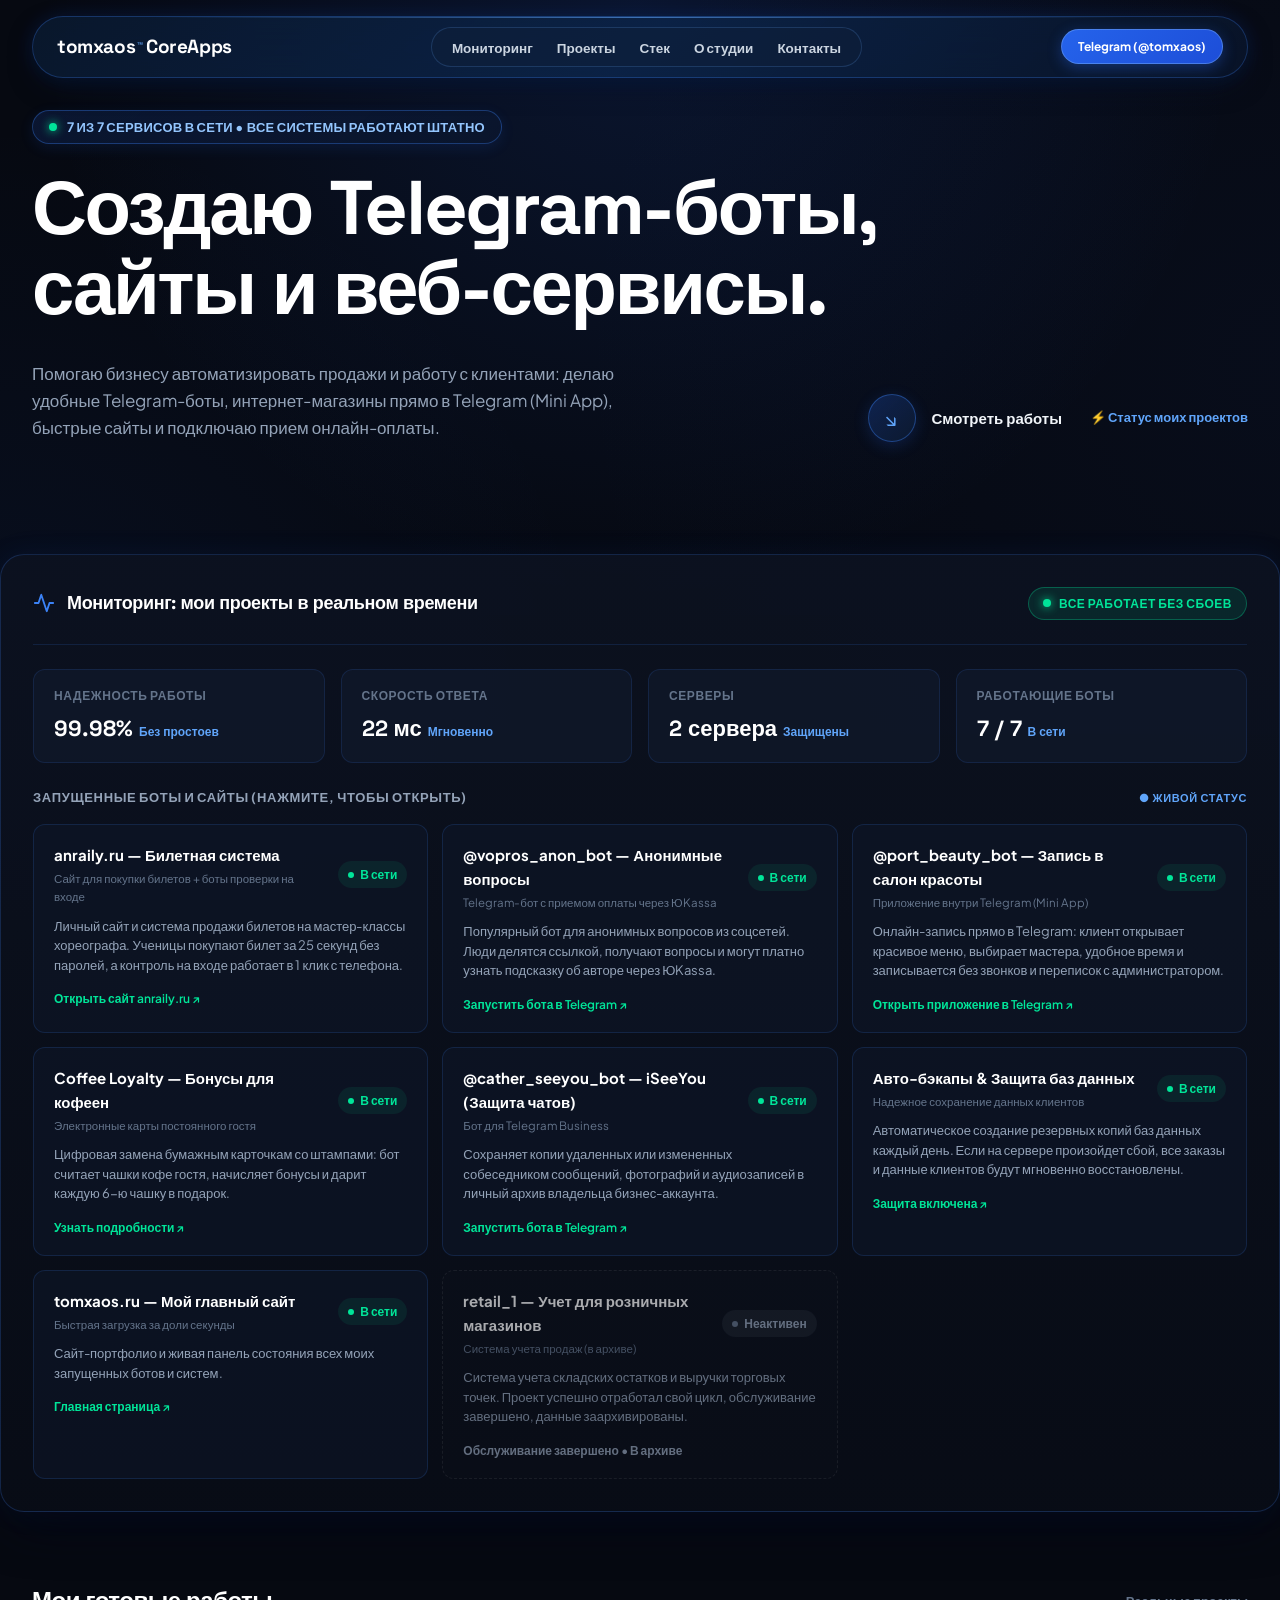
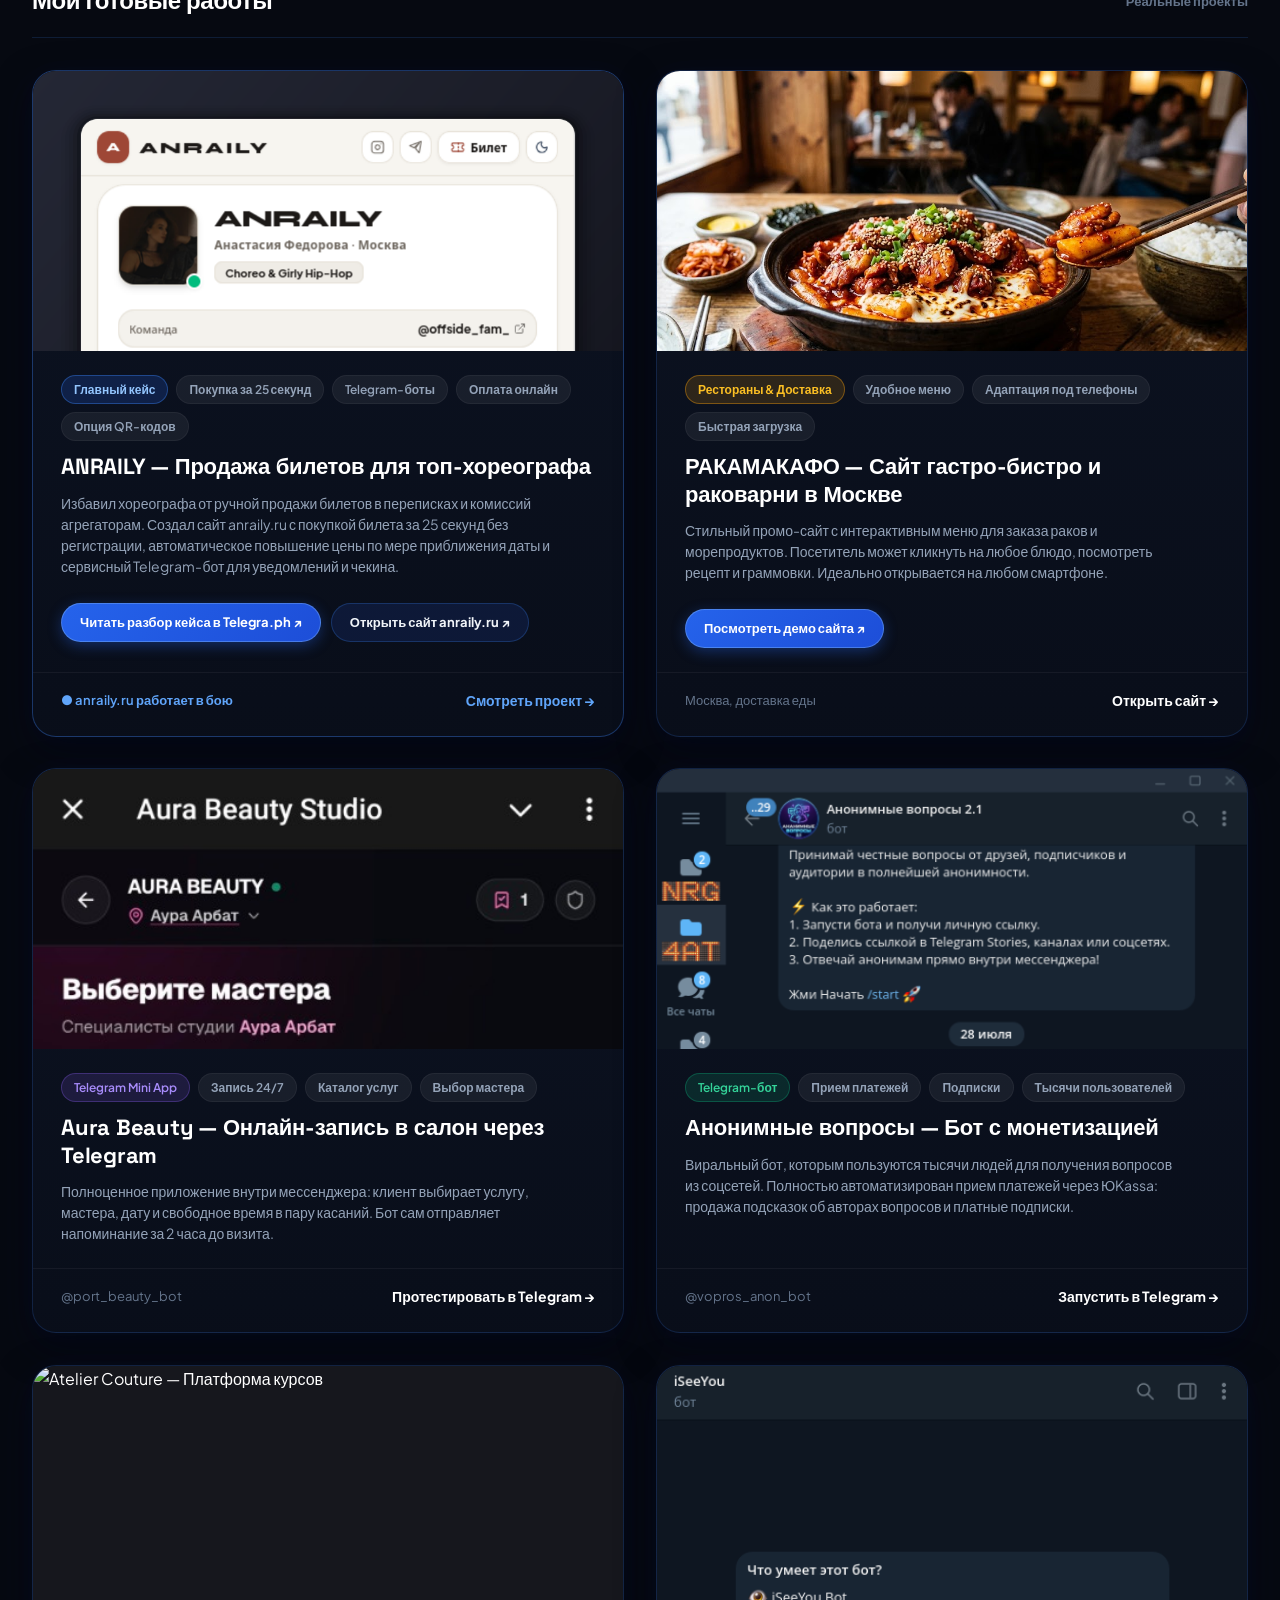
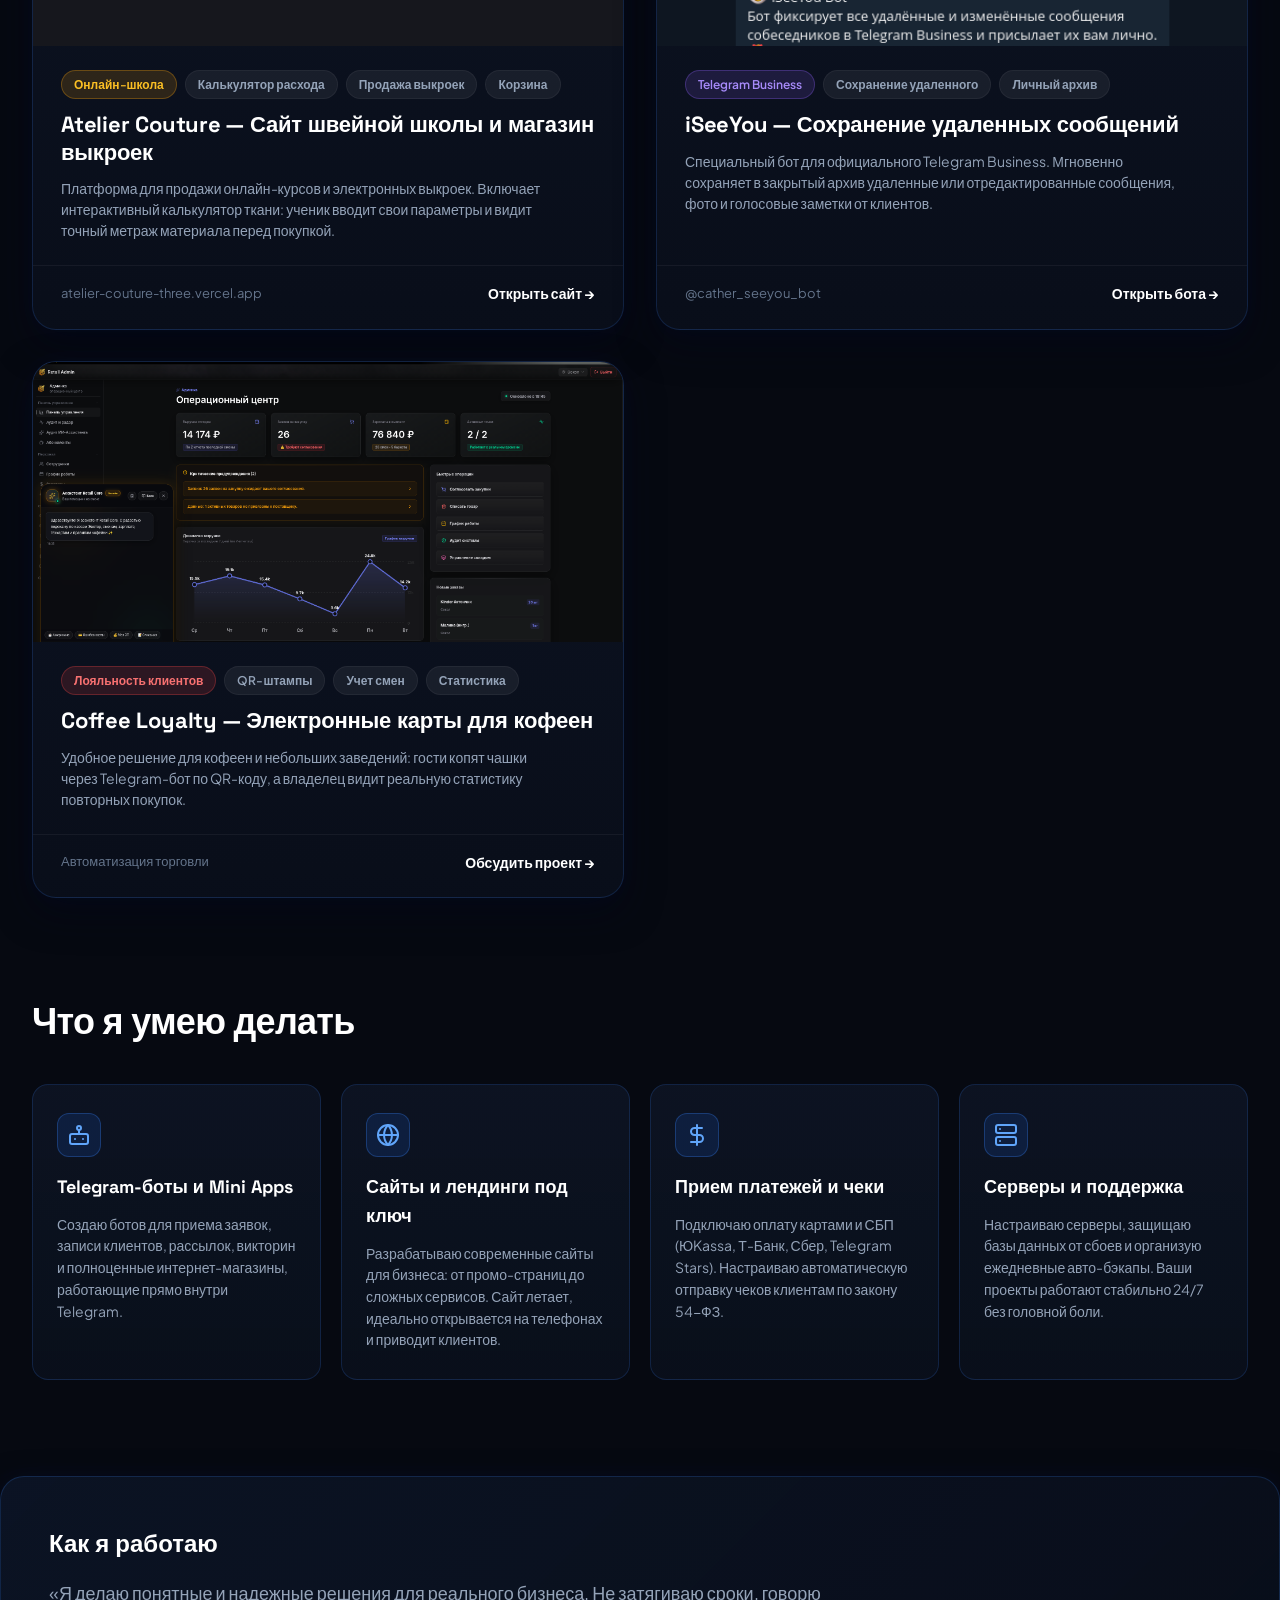
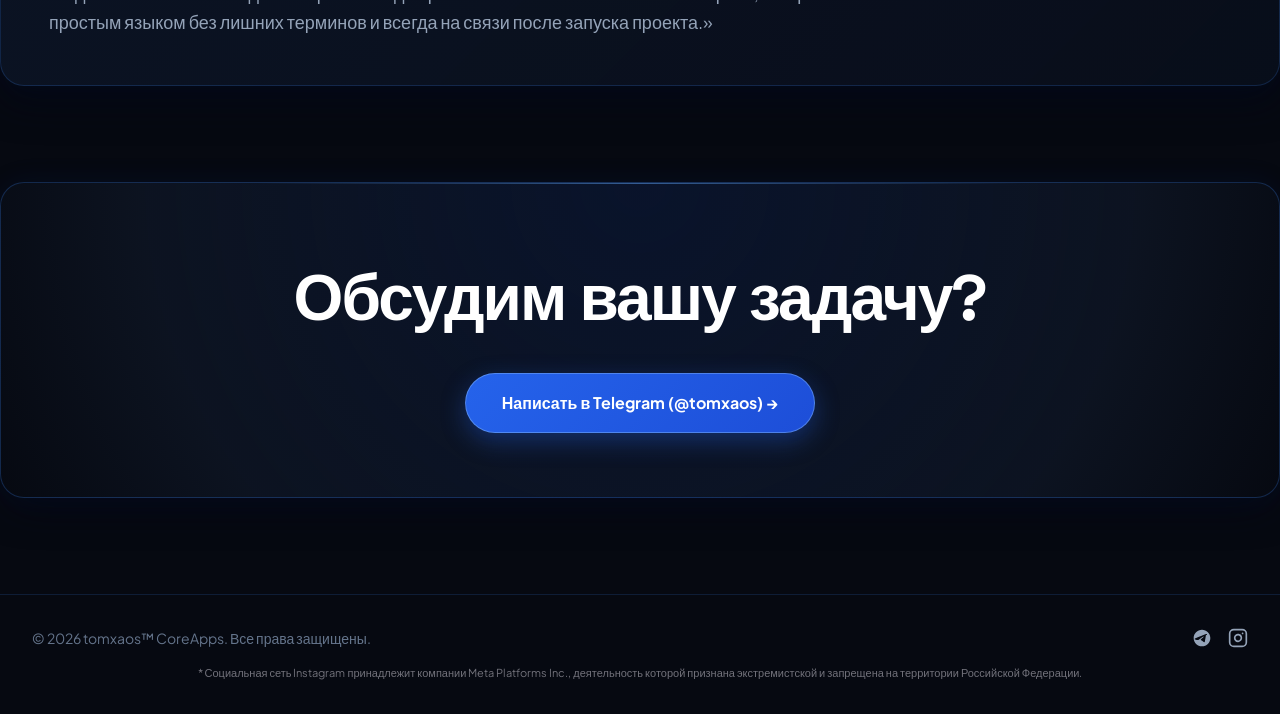
==== commit 4bd69a05: "docs: update ANRAILY case link to new Telegraph article" ====
--- a/index.html
+++ b/index.html
@@ -127,7 +127,7 @@
             </div>
           </div>
           <div class="service-desc">
-            Сайт для продажи билетов на мастер-классы танцевальной студии. Клиенты покупают билет за 25 секунд без паролей, а администратор на входе проверяет QR-код через Telegram-бот.
+            Личный сайт и система продажи билетов на мастер-классы хореографа. Ученицы покупают билет за 25 секунд без паролей, а контроль на входе работает в 1 клик с телефона.
           </div>
           <div class="service-action-hint">
             <span>Открыть сайт anraily.ru ↗</span>
@@ -312,13 +312,13 @@
             <span class="tag-badge">Покупка за 25 секунд</span>
             <span class="tag-badge">Telegram-боты</span>
             <span class="tag-badge">Оплата онлайн</span>
-            <span class="tag-badge">QR-билеты</span>
-          </div>
-          <div class="vivid-card-title">ANRAILY — Продажа билетов для танцевальной студии</div>
-          <div class="vivid-card-sub">Избавил студию от ручной продажи билетов в переписках. Создал сайт anraily.ru с покупкой билета за 25 секунд без регистрации, автоматическое повышение цены по мере приближения даты и два Telegram-бота: для уведомления клиентов и для сканирования QR-билетов на входе.</div>
+            <span class="tag-badge">Опция QR-кодов</span>
+          </div>
+          <div class="vivid-card-title">ANRAILY — Продажа билетов для топ-хореографа</div>
+          <div class="vivid-card-sub">Избавил хореографа от ручной продажи билетов в переписках и комиссий агрегаторам. Создал сайт anraily.ru с покупкой билета за 25 секунд без регистрации, автоматическое повышение цены по мере приближения даты и сервисный Telegram-бот для уведомлений и чекина.</div>
           
           <div class="card-actions-row">
-            <a href="https://telegra.ph/Kak-my-izbavili-tancevalnuyu-studiyu-ot-ada-v-direkte-i-sdelali-pokupku-biletov-za-25-sekund-Kejs-ANRAILY-09-21" target="_blank" rel="noopener noreferrer" class="btn-card-action btn-card-primary">
+            <a href="https://telegra.ph/Kak-my-izbavili-top-horeografa-ot-ada-v-direkte-i-sdelali-pokupku-biletov-za-25-sekund-09-22" target="_blank" rel="noopener noreferrer" class="btn-card-action btn-card-primary">
               <span>Читать разбор кейса в Telegra.ph ↗</span>
             </a>
             <a href="https://anraily.ru" target="_blank" rel="noopener noreferrer" class="btn-card-action btn-card-secondary">
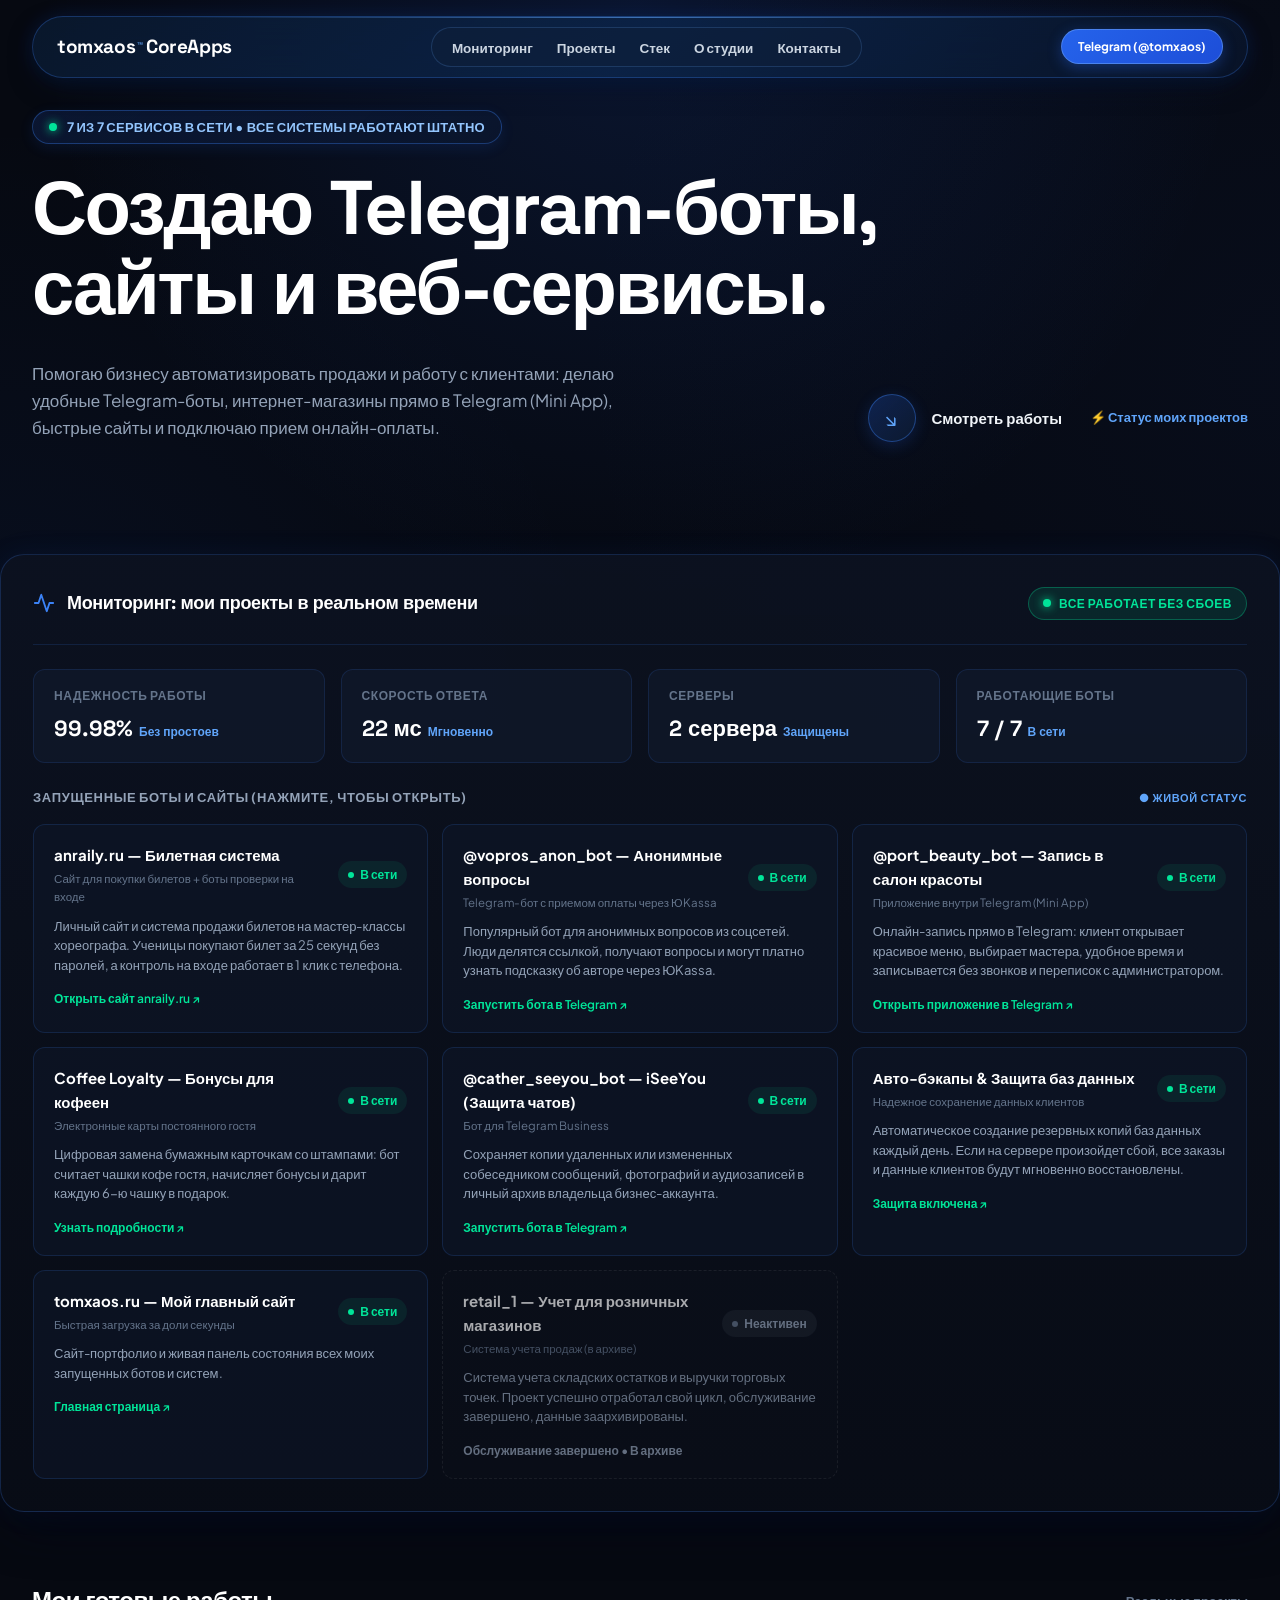
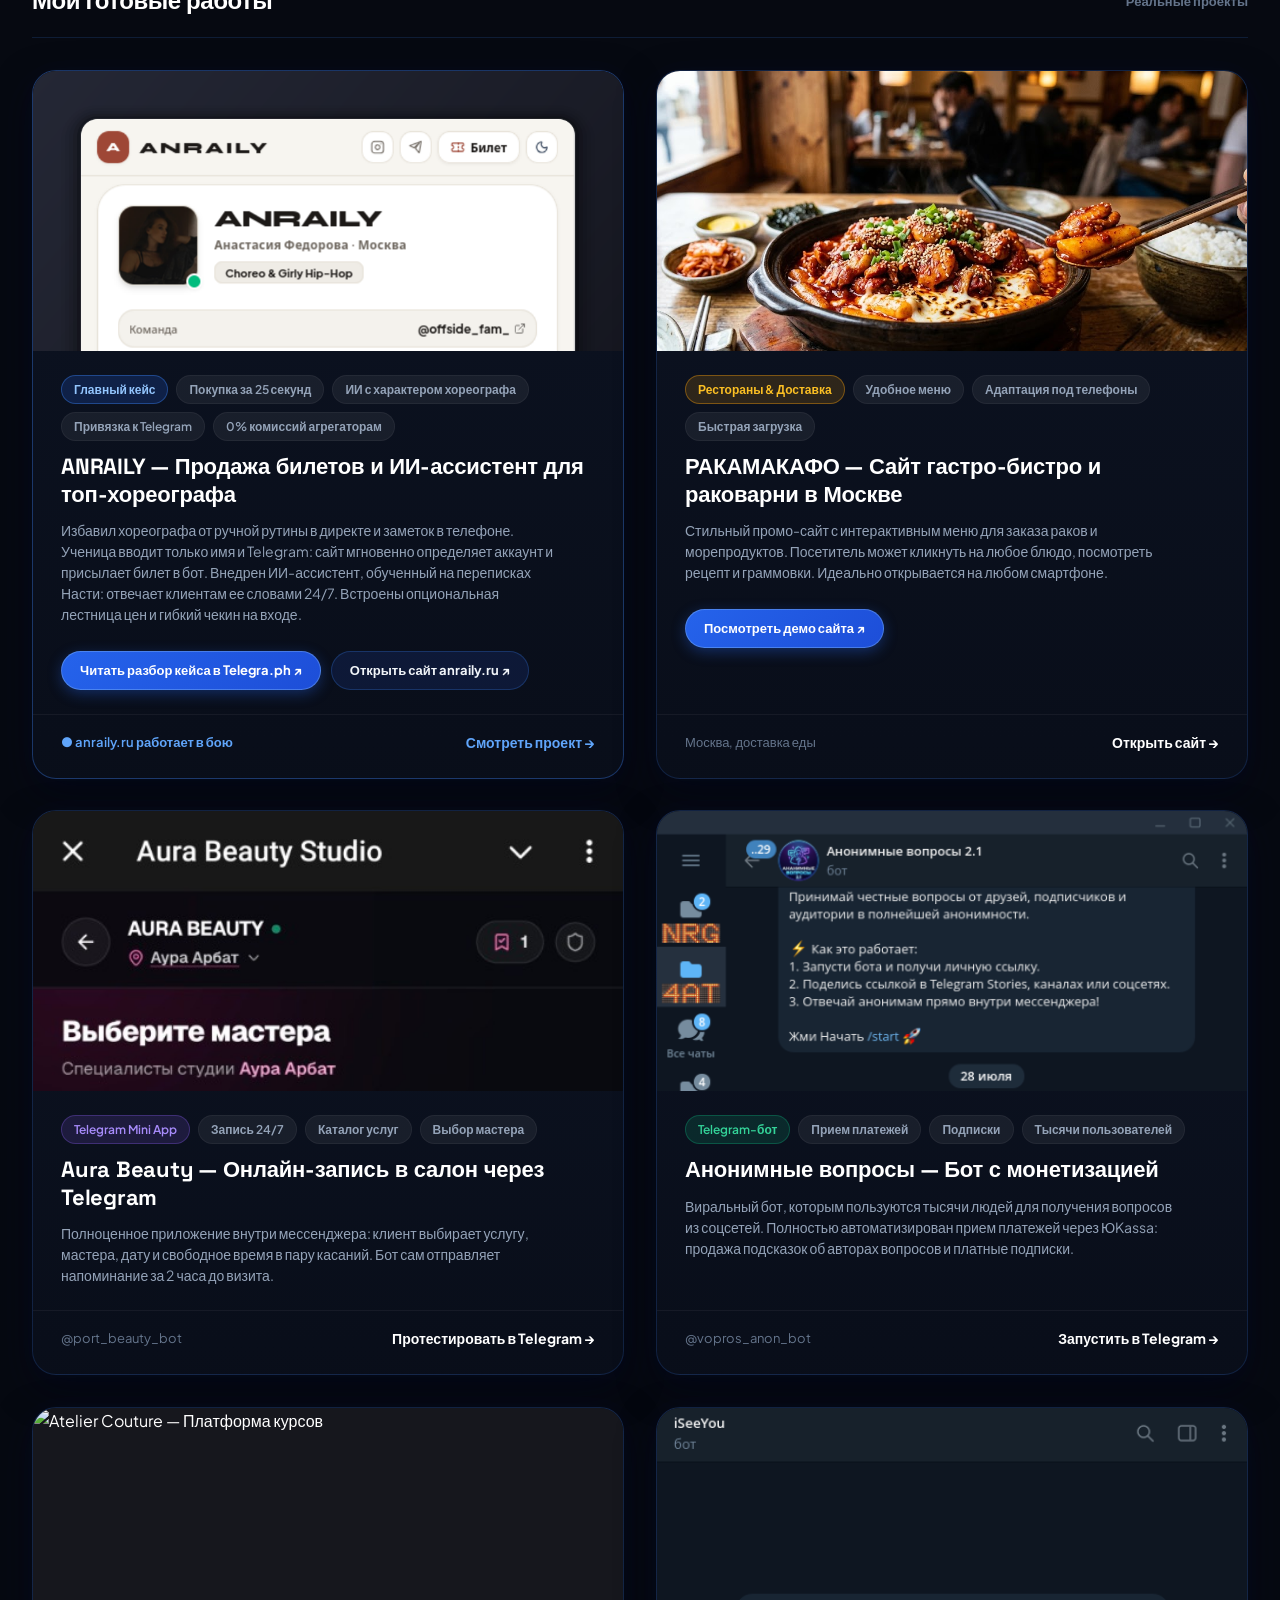
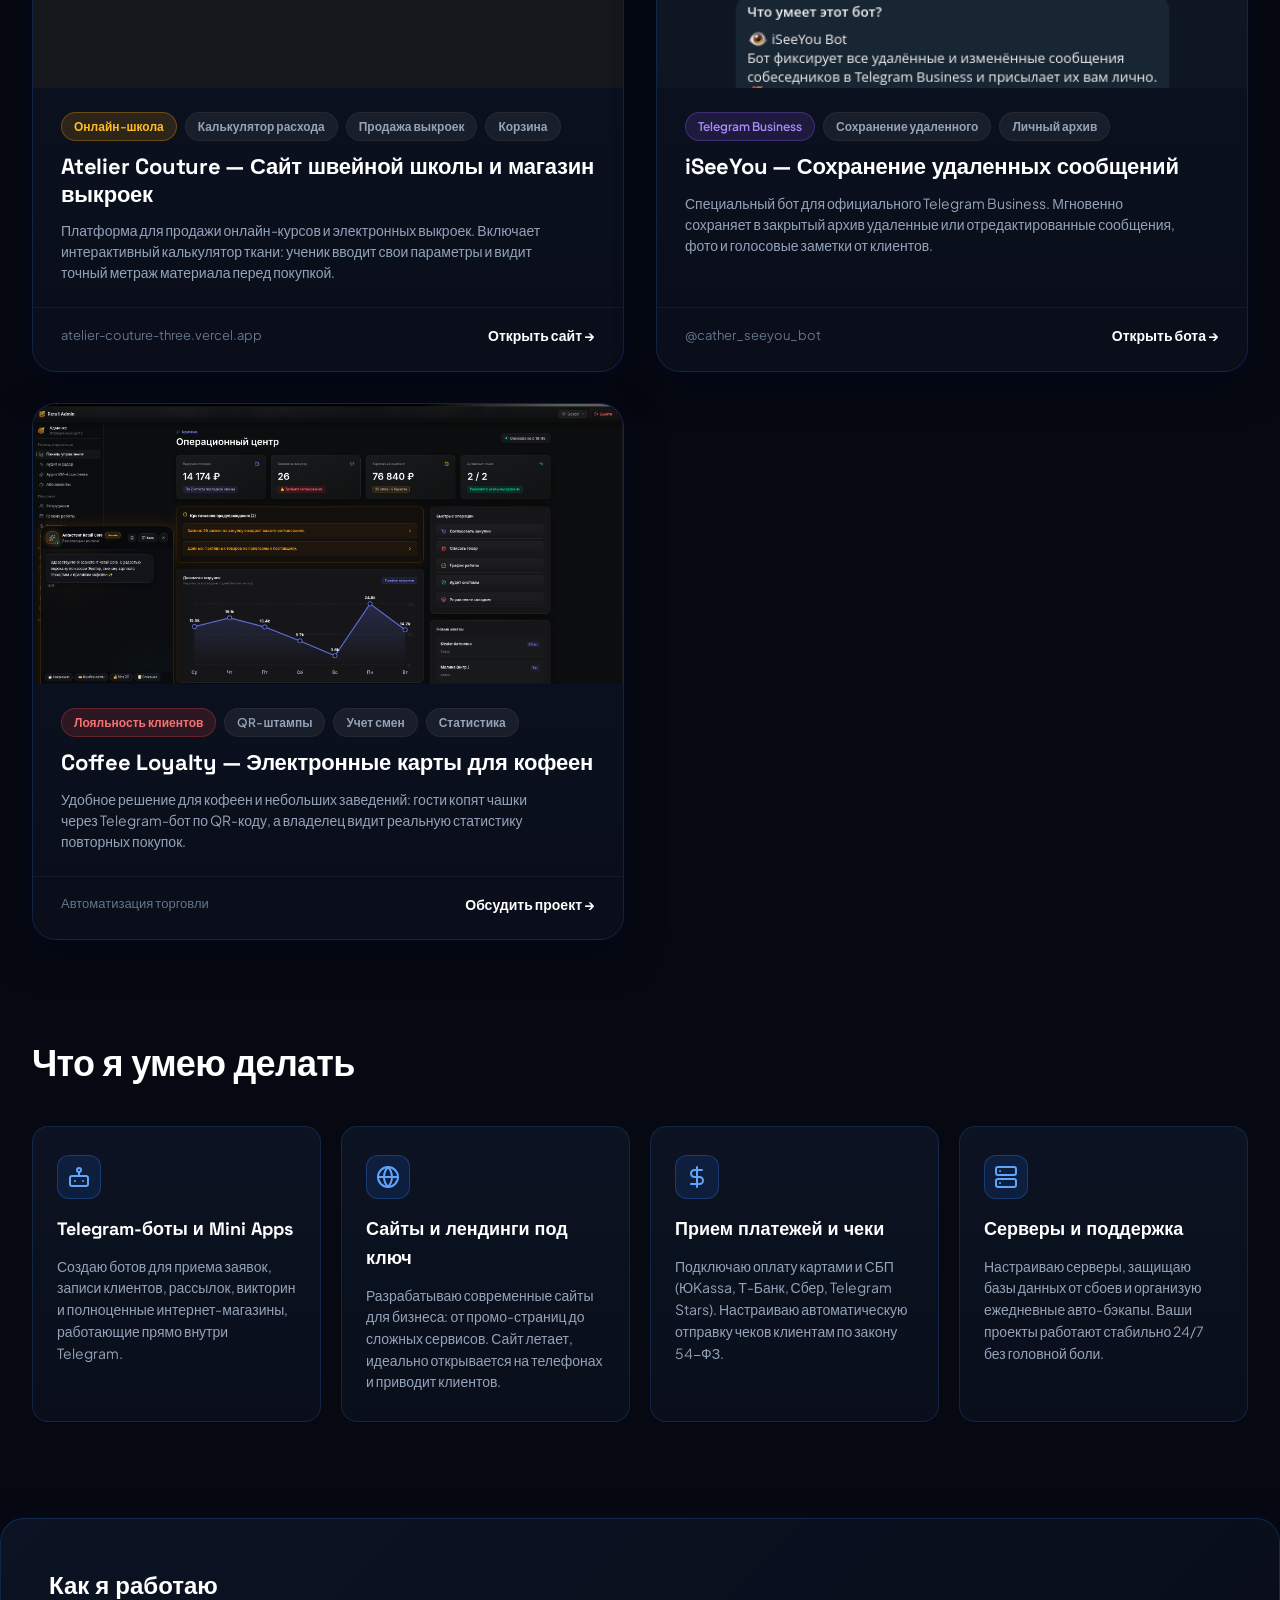
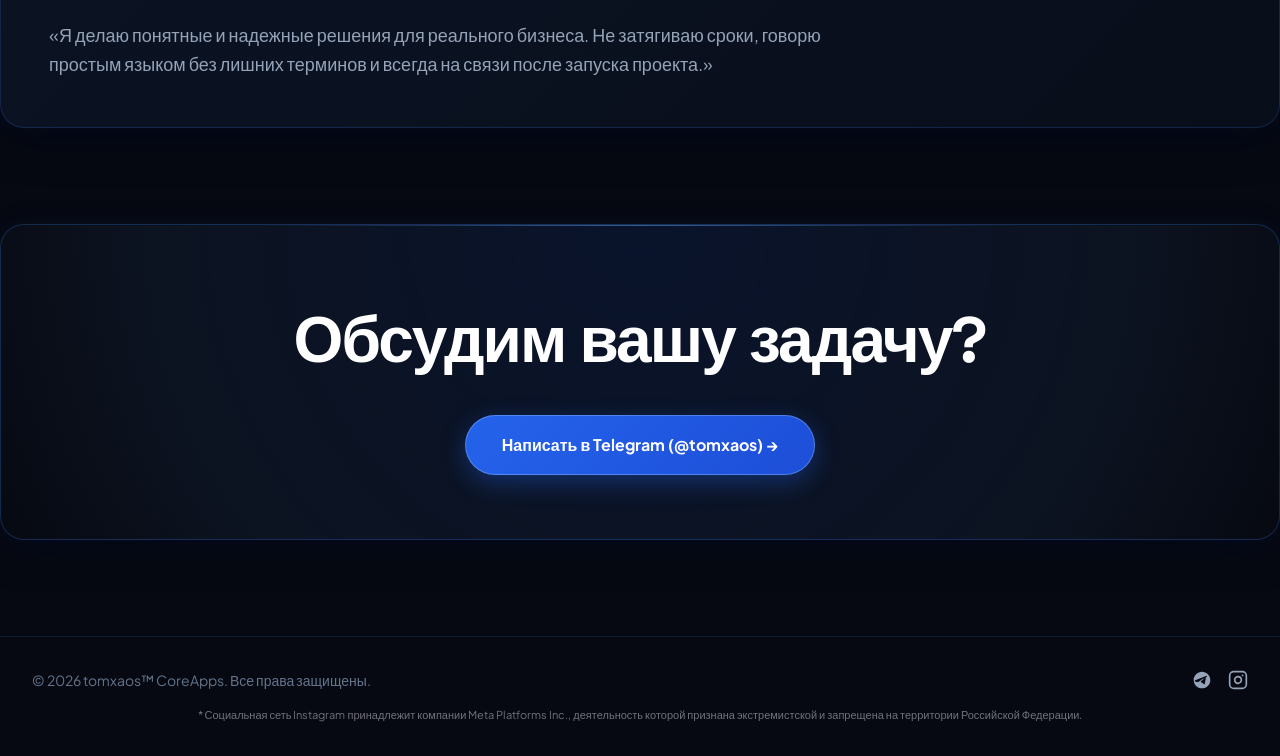
==== commit 8240cdee: "update: refresh ANRAILY card with AI assistant and auto-linking flow" ====
--- a/index.html
+++ b/index.html
@@ -310,12 +310,12 @@
           <div class="tags-row">
             <span class="tag-badge tag-badge-highlight" style="background: rgba(37, 99, 235, 0.2); color: #93c5fd; border-color: rgba(59, 130, 246, 0.4);">Главный кейс</span>
             <span class="tag-badge">Покупка за 25 секунд</span>
-            <span class="tag-badge">Telegram-боты</span>
-            <span class="tag-badge">Оплата онлайн</span>
-            <span class="tag-badge">Опция QR-кодов</span>
-          </div>
-          <div class="vivid-card-title">ANRAILY — Продажа билетов для топ-хореографа</div>
-          <div class="vivid-card-sub">Избавил хореографа от ручной продажи билетов в переписках и комиссий агрегаторам. Создал сайт anraily.ru с покупкой билета за 25 секунд без регистрации, автоматическое повышение цены по мере приближения даты и сервисный Telegram-бот для уведомлений и чекина.</div>
+            <span class="tag-badge">ИИ с характером хореографа</span>
+            <span class="tag-badge">Привязка к Telegram</span>
+            <span class="tag-badge">0% комиссий агрегаторам</span>
+          </div>
+          <div class="vivid-card-title">ANRAILY — Продажа билетов и ИИ-ассистент для топ-хореографа</div>
+          <div class="vivid-card-sub">Избавил хореографа от ручной рутины в директе и заметок в телефоне. Ученица вводит только имя и Telegram: сайт мгновенно определяет аккаунт и присылает билет в бот. Внедрен ИИ-ассистент, обученный на переписках Насти: отвечает клиентам ее словами 24/7. Встроены опциональная лестница цен и гибкий чекин на входе.</div>
           
           <div class="card-actions-row">
             <a href="https://telegra.ph/Kak-my-izbavili-top-horeografa-ot-ada-v-direkte-i-sdelali-pokupku-biletov-za-25-sekund-09-22" target="_blank" rel="noopener noreferrer" class="btn-card-action btn-card-primary">
